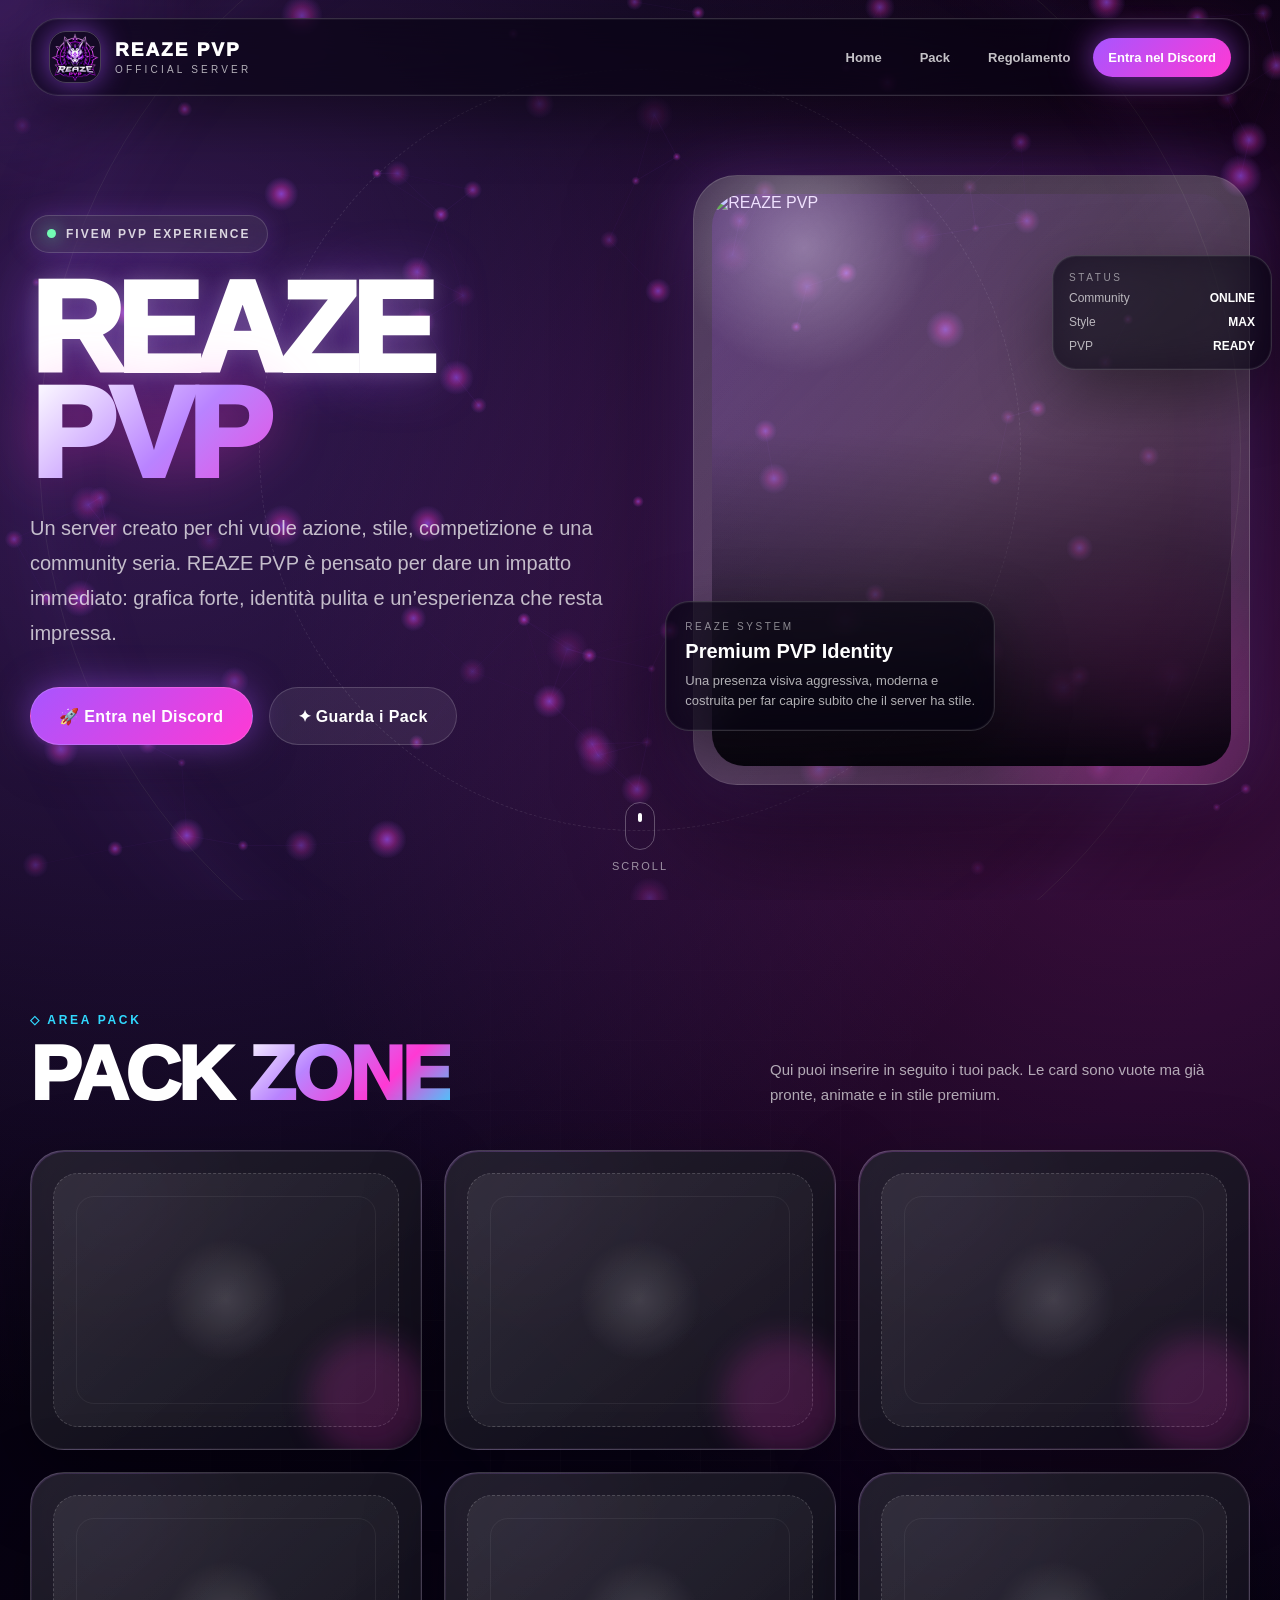
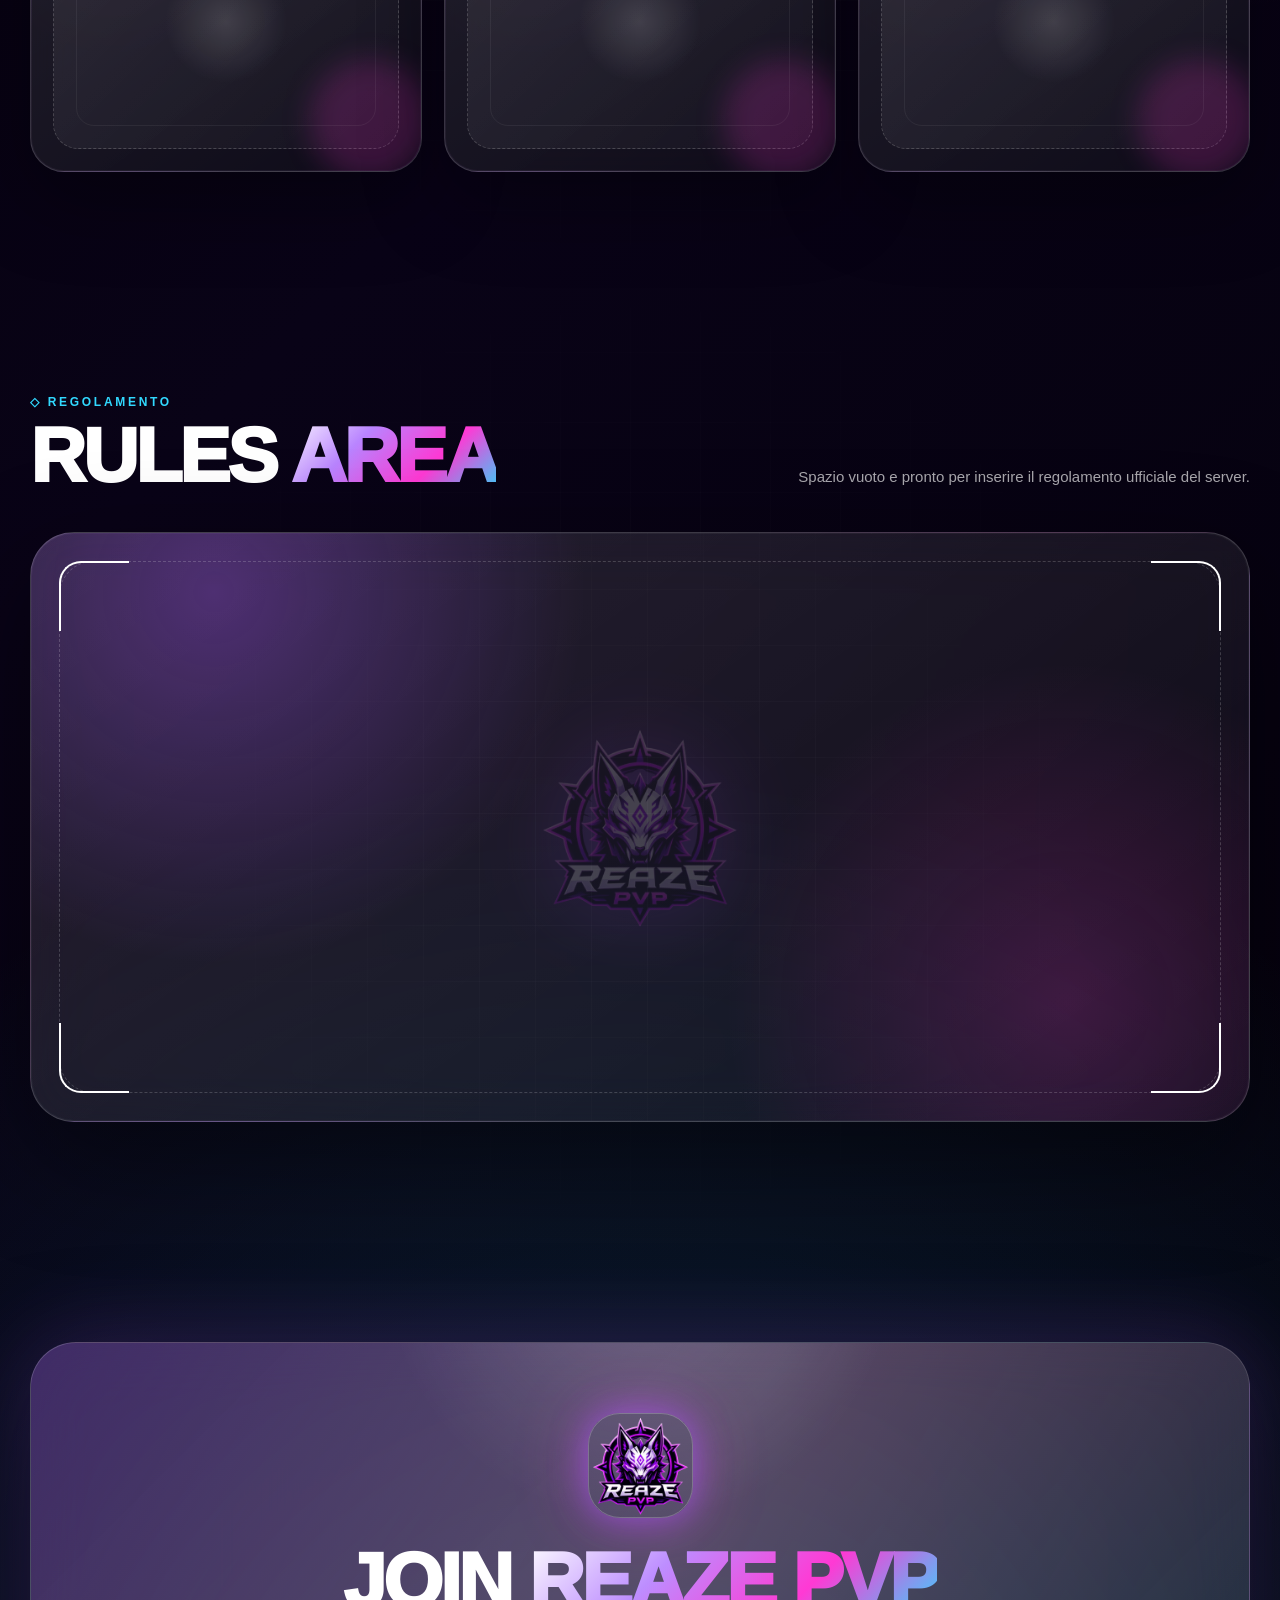
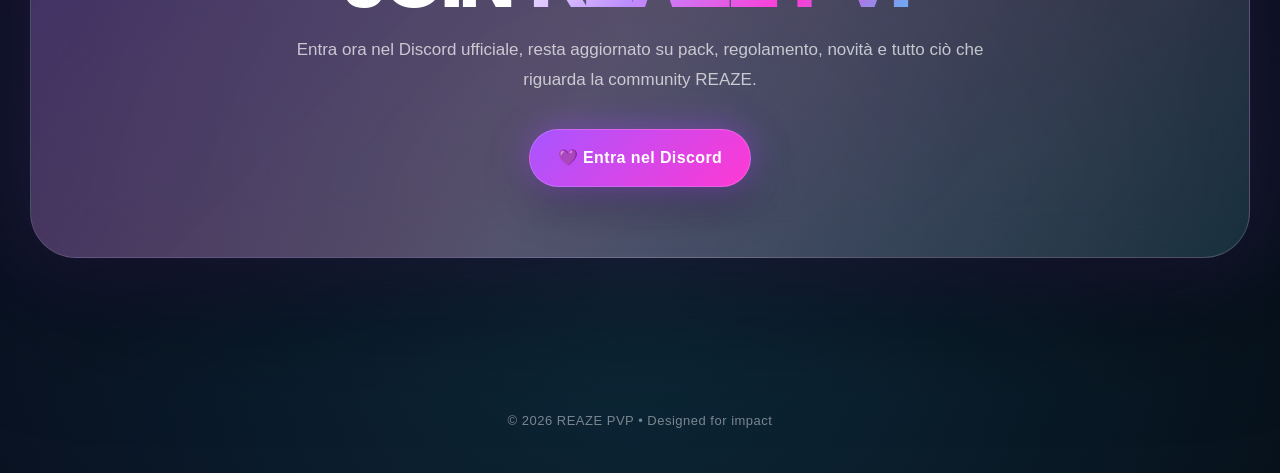
==== index.html @ be5c7ddd "Fix image filename case in index.html" ====
<!DOCTYPE html>
<html lang="it">
<head>
  <meta charset="UTF-8" />
  <meta name="viewport" content="width=device-width, initial-scale=1.0" />

  <title>REAZE PVP • Official Website</title>

  <style>
    :root {
      --bg: #030109;
      --bg2: #080313;
      --glass: rgba(255, 255, 255, 0.075);
      --glass2: rgba(255, 255, 255, 0.13);
      --border: rgba(255, 255, 255, 0.18);
      --white: #ffffff;
      --muted: rgba(255, 255, 255, 0.68);
      --purple: #a855ff;
      --purple2: #6d28ff;
      --pink: #ff39d4;
      --blue: #31d9ff;
      --green: #73ffb4;
      --danger: #ff4d6d;
      --shadow: 0 0 45px rgba(168, 85, 255, 0.45);
      --shadow2: 0 0 70px rgba(255, 57, 212, 0.32);
    }

    * {
      margin: 0;
      padding: 0;
      box-sizing: border-box;
      scroll-behavior: smooth;
    }

    html,
    body {
      min-height: 100%;
      background: var(--bg);
      color: var(--white);
      font-family: Inter, Poppins, Arial, sans-serif;
      overflow-x: hidden;
    }

    body {
      background:
        radial-gradient(circle at 10% 10%, rgba(168, 85, 255, 0.30), transparent 30%),
        radial-gradient(circle at 90% 20%, rgba(255, 57, 212, 0.22), transparent 28%),
        radial-gradient(circle at 50% 95%, rgba(49, 217, 255, 0.18), transparent 32%),
        linear-gradient(135deg, #020006 0%, #090317 45%, #030109 100%);
    }

    a {
      color: inherit;
      text-decoration: none;
    }

    button,
    input {
      font-family: inherit;
    }

    ::selection {
      background: var(--pink);
      color: white;
    }

    #particles {
      position: fixed;
      inset: 0;
      z-index: 0;
      pointer-events: none;
    }

    .noise {
      position: fixed;
      inset: 0;
      z-index: 1000;
      pointer-events: none;
      opacity: 0.07;
      background-image:
        linear-gradient(rgba(255,255,255,0.035) 1px, transparent 1px),
        linear-gradient(90deg, rgba(255,255,255,0.035) 1px, transparent 1px);
      background-size: 42px 42px;
      mask-image: linear-gradient(to bottom, black, transparent 92%);
    }

    .cursor {
      position: fixed;
      width: 420px;
      height: 420px;
      border-radius: 50%;
      background: radial-gradient(circle, rgba(168, 85, 255, 0.22), transparent 68%);
      transform: translate(-50%, -50%);
      z-index: 1;
      pointer-events: none;
      filter: blur(12px);
      opacity: 0.85;
    }

    .page {
      position: relative;
      z-index: 2;
    }

    .loader {
      position: fixed;
      inset: 0;
      z-index: 9999;
      background:
        radial-gradient(circle at center, rgba(168,85,255,0.22), transparent 35%),
        #020006;
      display: grid;
      place-items: center;
      transition: opacity 0.8s ease, visibility 0.8s ease;
    }

    .loader.hide {
      opacity: 0;
      visibility: hidden;
    }

    .loader-box {
      text-align: center;
      position: relative;
    }

    .loader-logo {
      width: 118px;
      height: 118px;
      border-radius: 34px;
      object-fit: cover;
      border: 1px solid rgba(255,255,255,0.22);
      box-shadow:
        0 0 35px rgba(168,85,255,0.65),
        0 0 80px rgba(255,57,212,0.35);
      animation: loaderPulse 1.8s infinite ease-in-out;
    }

    @keyframes loaderPulse {
      0%, 100% {
        transform: scale(1) rotate(0deg);
        filter: saturate(1.1);
      }
      50% {
        transform: scale(1.08) rotate(2deg);
        filter: saturate(1.45);
      }
    }

    .loader-title {
      margin-top: 22px;
      font-size: 28px;
      letter-spacing: 6px;
      font-weight: 900;
      text-transform: uppercase;
      background: linear-gradient(135deg, #fff, #cba5ff, #ff39d4);
      -webkit-background-clip: text;
      background-clip: text;
      color: transparent;
    }

    .loader-bar {
      width: 260px;
      height: 8px;
      border-radius: 999px;
      background: rgba(255,255,255,0.08);
      margin: 22px auto 0;
      overflow: hidden;
      border: 1px solid rgba(255,255,255,0.12);
    }

    .loader-bar span {
      display: block;
      width: 0%;
      height: 100%;
      border-radius: inherit;
      background: linear-gradient(90deg, var(--purple), var(--pink), var(--blue));
      animation: loading 1.6s ease forwards;
      box-shadow: 0 0 25px rgba(255,57,212,0.75);
    }

    @keyframes loading {
      to {
        width: 100%;
      }
    }

    .progress {
      position: fixed;
      top: 0;
      left: 0;
      height: 3px;
      width: 0%;
      z-index: 5000;
      background: linear-gradient(90deg, var(--purple), var(--pink), var(--blue));
      box-shadow: 0 0 25px rgba(255,57,212,0.9);
    }

    .nav {
      position: fixed;
      top: 18px;
      left: 50%;
      transform: translateX(-50%);
      width: min(1220px, calc(100% - 28px));
      min-height: 78px;
      padding: 12px 18px;
      border: 1px solid rgba(255,255,255,0.16);
      background: rgba(5, 2, 15, 0.62);
      backdrop-filter: blur(26px);
      -webkit-backdrop-filter: blur(26px);
      border-radius: 28px;
      display: flex;
      align-items: center;
      justify-content: space-between;
      z-index: 3000;
      box-shadow:
        0 22px 60px rgba(0,0,0,0.42),
        inset 0 0 0 1px rgba(255,255,255,0.045);
    }

    .brand {
      display: flex;
      align-items: center;
      gap: 14px;
    }

    .brand img {
      width: 52px;
      height: 52px;
      object-fit: cover;
      border-radius: 17px;
      border: 1px solid rgba(255,255,255,0.22);
      box-shadow: 0 0 28px rgba(168,85,255,0.62);
    }

    .brand-text {
      line-height: 1;
    }

    .brand-text strong {
      display: block;
      font-size: 19px;
      letter-spacing: 2px;
      font-weight: 950;
    }

    .brand-text span {
      display: block;
      margin-top: 6px;
      font-size: 10px;
      letter-spacing: 3.2px;
      color: var(--muted);
    }

    .nav-links {
      display: flex;
      align-items: center;
      gap: 8px;
    }

    .nav-links a {
      padding: 12px 15px;
      border-radius: 999px;
      color: rgba(255,255,255,0.76);
      font-size: 13px;
      font-weight: 700;
      transition: 0.25s ease;
    }

    .nav-links a:hover {
      color: white;
      background: rgba(255,255,255,0.10);
      box-shadow: inset 0 0 0 1px rgba(255,255,255,0.12);
    }

    .discord-btn {
      position: relative;
      color: white !important;
      background: linear-gradient(135deg, var(--purple), var(--pink)) !important;
      box-shadow:
        0 0 28px rgba(168,85,255,0.55),
        0 0 55px rgba(255,57,212,0.22);
      overflow: hidden;
    }

    .discord-btn::after {
      content: "";
      position: absolute;
      inset: 0;
      background: linear-gradient(120deg, transparent, rgba(255,255,255,0.55), transparent);
      transform: translateX(-110%);
      transition: 0.55s ease;
    }

    .discord-btn:hover::after {
      transform: translateX(110%);
    }

    .hero {
      min-height: 100vh;
      padding: 150px 22px 90px;
      display: grid;
      place-items: center;
      position: relative;
      overflow: hidden;
    }

    .hero::before {
      content: "";
      position: absolute;
      width: 1200px;
      height: 1200px;
      border-radius: 50%;
      border: 1px solid rgba(255,255,255,0.08);
      box-shadow:
        inset 0 0 80px rgba(168,85,255,0.08),
        0 0 120px rgba(168,85,255,0.08);
      animation: rotateRing 26s linear infinite;
    }

    .hero::after {
      content: "";
      position: absolute;
      width: 760px;
      height: 760px;
      border-radius: 50%;
      border: 1px dashed rgba(255,255,255,0.14);
      animation: rotateRing 18s linear infinite reverse;
      opacity: 0.7;
    }

    @keyframes rotateRing {
      from {
        transform: rotate(0deg);
      }
      to {
        transform: rotate(360deg);
      }
    }

    .hero-inner {
      width: min(1220px, 100%);
      display: grid;
      grid-template-columns: 1.05fr 0.95fr;
      align-items: center;
      gap: 48px;
      position: relative;
      z-index: 4;
    }

    .eyebrow {
      display: inline-flex;
      align-items: center;
      gap: 10px;
      padding: 11px 16px;
      border-radius: 999px;
      border: 1px solid rgba(255,255,255,0.16);
      background: rgba(255,255,255,0.075);
      backdrop-filter: blur(18px);
      color: rgba(255,255,255,0.82);
      font-size: 12px;
      letter-spacing: 2px;
      font-weight: 800;
      text-transform: uppercase;
      box-shadow: 0 0 25px rgba(168,85,255,0.22);
      margin-bottom: 24px;
      animation: fadeUp 0.7s ease both;
    }

    .pulse-dot {
      width: 9px;
      height: 9px;
      border-radius: 50%;
      background: var(--green);
      box-shadow: 0 0 18px var(--green);
      animation: livePulse 1.5s infinite;
    }

    @keyframes livePulse {
      0%, 100% {
        transform: scale(1);
        opacity: 1;
      }
      50% {
        transform: scale(1.6);
        opacity: 0.45;
      }
    }

    .hero-title {
      font-size: clamp(68px, 10vw, 148px);
      line-height: 0.82;
      letter-spacing: -7px;
      text-transform: uppercase;
      font-weight: 1000;
      animation: fadeUp 0.8s ease 0.1s both;
      position: relative;
    }

    .hero-title .top {
      display: block;
      color: white;
      text-shadow:
        0 0 20px rgba(255,255,255,0.18),
        0 0 55px rgba(168,85,255,0.45);
    }

    .hero-title .bottom {
      display: block;
      background: linear-gradient(135deg, #ffffff 0%, #b983ff 28%, #ff39d4 58%, #31d9ff 100%);
      -webkit-background-clip: text;
      background-clip: text;
      color: transparent;
      filter: drop-shadow(0 0 28px rgba(255,57,212,0.35));
      animation: gradientMove 4s ease-in-out infinite alternate;
    }

    @keyframes gradientMove {
      from {
        filter: drop-shadow(0 0 20px rgba(168,85,255,0.35));
      }
      to {
        filter: drop-shadow(0 0 45px rgba(49,217,255,0.28));
      }
    }

    .hero-desc {
      max-width: 690px;
      margin-top: 25px;
      font-size: clamp(16px, 2vw, 20px);
      color: rgba(255,255,255,0.72);
      line-height: 1.75;
      animation: fadeUp 0.8s ease 0.2s both;
    }

    .hero-actions {
      margin-top: 36px;
      display: flex;
      align-items: center;
      gap: 16px;
      flex-wrap: wrap;
      animation: fadeUp 0.8s ease 0.3s both;
    }

    .btn {
      position: relative;
      min-height: 58px;
      display: inline-flex;
      align-items: center;
      justify-content: center;
      gap: 11px;
      padding: 0 28px;
      border-radius: 999px;
      border: 1px solid rgba(255,255,255,0.16);
      font-weight: 900;
      letter-spacing: 0.4px;
      overflow: hidden;
      transition: 0.28s ease;
      isolation: isolate;
    }

    .btn::before {
      content: "";
      position: absolute;
      inset: -1px;
      background: linear-gradient(120deg, transparent, rgba(255,255,255,0.5), transparent);
      transform: translateX(-120%);
      transition: 0.65s ease;
      z-index: -1;
    }

    .btn:hover::before {
      transform: translateX(120%);
    }

    .btn-primary {
      background: linear-gradient(135deg, var(--purple), var(--pink));
      box-shadow:
        0 0 35px rgba(168,85,255,0.52),
        0 16px 45px rgba(0,0,0,0.34);
    }

    .btn-primary:hover {
      transform: translateY(-4px) scale(1.025);
      box-shadow:
        0 0 55px rgba(255,57,212,0.55),
        0 24px 60px rgba(0,0,0,0.44);
    }

    .btn-glass {
      background: rgba(255,255,255,0.075);
      backdrop-filter: blur(18px);
    }

    .btn-glass:hover {
      background: rgba(255,255,255,0.13);
      transform: translateY(-4px);
    }

    .hero-visual {
      position: relative;
      min-height: 610px;
      animation: fadeUp 0.9s ease 0.2s both;
      perspective: 1200px;
    }

    .visual-card {
      position: absolute;
      inset: 0;
      padding: 18px;
      border-radius: 44px;
      border: 1px solid rgba(255,255,255,0.18);
      background:
        linear-gradient(145deg, rgba(255,255,255,0.14), rgba(255,255,255,0.035)),
        rgba(255,255,255,0.045);
      backdrop-filter: blur(26px);
      box-shadow:
        0 45px 120px rgba(0,0,0,0.50),
        0 0 70px rgba(168,85,255,0.30);
      overflow: hidden;
      transform-style: preserve-3d;
      animation: megaFloat 5.5s ease-in-out infinite;
    }

    @keyframes megaFloat {
      0%, 100% {
        transform: translateY(0) rotateX(0deg) rotateY(0deg);
      }
      50% {
        transform: translateY(-17px) rotateX(2.2deg) rotateY(-2.4deg);
      }
    }

    .visual-card::before {
      content: "";
      position: absolute;
      inset: -2px;
      background:
        radial-gradient(circle at 20% 12%, rgba(255,255,255,0.35), transparent 18%),
        radial-gradient(circle at 80% 88%, rgba(255,57,212,0.24), transparent 24%),
        linear-gradient(130deg, transparent, rgba(255,255,255,0.10), transparent);
      z-index: 3;
      pointer-events: none;
    }

    .visual-card img {
      width: 100%;
      height: 100%;
      object-fit: cover;
      border-radius: 32px;
      display: block;
      filter: saturate(1.22) contrast(1.08);
    }

    .visual-overlay {
      position: absolute;
      inset: 18px;
      border-radius: 32px;
      z-index: 4;
      background:
        linear-gradient(to top, rgba(3,1,9,0.92), transparent 58%),
        linear-gradient(135deg, rgba(168,85,255,0.20), transparent 54%);
      pointer-events: none;
    }

    .hud {
      position: absolute;
      z-index: 6;
      border: 1px solid rgba(255,255,255,0.16);
      background: rgba(5,2,15,0.68);
      backdrop-filter: blur(20px);
      border-radius: 24px;
      box-shadow:
        0 25px 70px rgba(0,0,0,0.42),
        inset 0 0 0 1px rgba(255,255,255,0.045);
    }

    .hud-left {
      left: -28px;
      bottom: 54px;
      width: min(330px, 78%);
      padding: 19px;
      animation: hudFloat 4s ease-in-out infinite;
    }

    .hud-right {
      right: -22px;
      top: 80px;
      width: 220px;
      padding: 16px;
      animation: hudFloat 4.7s ease-in-out infinite reverse;
    }

    @keyframes hudFloat {
      0%, 100% {
        transform: translateY(0);
      }
      50% {
        transform: translateY(-12px);
      }
    }

    .hud small {
      display: block;
      color: rgba(255,255,255,0.52);
      letter-spacing: 2.6px;
      font-size: 10px;
      text-transform: uppercase;
      margin-bottom: 8px;
    }

    .hud strong {
      display: block;
      font-size: 20px;
      margin-bottom: 8px;
    }

    .hud p {
      color: rgba(255,255,255,0.68);
      font-size: 13px;
      line-height: 1.55;
    }

    .status-row {
      display: grid;
      gap: 10px;
    }

    .status {
      display: flex;
      align-items: center;
      justify-content: space-between;
      gap: 10px;
      font-size: 12px;
      color: rgba(255,255,255,0.68);
    }

    .status span:last-child {
      color: white;
      font-weight: 900;
    }

    .scroll-indicator {
      position: absolute;
      bottom: 28px;
      left: 50%;
      transform: translateX(-50%);
      z-index: 6;
      display: grid;
      place-items: center;
      gap: 10px;
      color: rgba(255,255,255,0.55);
      font-size: 11px;
      letter-spacing: 2px;
      text-transform: uppercase;
    }

    .mouse {
      width: 30px;
      height: 48px;
      border-radius: 999px;
      border: 1px solid rgba(255,255,255,0.28);
      position: relative;
    }

    .mouse::after {
      content: "";
      position: absolute;
      top: 10px;
      left: 50%;
      width: 4px;
      height: 9px;
      border-radius: 999px;
      background: white;
      transform: translateX(-50%);
      animation: mouseDot 1.45s infinite;
    }

    @keyframes mouseDot {
      0% {
        opacity: 0;
        transform: translate(-50%, 0);
      }
      35% {
        opacity: 1;
      }
      100% {
        opacity: 0;
        transform: translate(-50%, 15px);
      }
    }

    @keyframes fadeUp {
      from {
        opacity: 0;
        transform: translateY(38px);
      }
      to {
        opacity: 1;
        transform: translateY(0);
      }
    }

    section {
      position: relative;
      padding: 110px 22px;
    }

    .container {
      width: min(1220px, 100%);
      margin: 0 auto;
      position: relative;
      z-index: 3;
    }

    .section-head {
      display: flex;
      align-items: end;
      justify-content: space-between;
      gap: 28px;
      margin-bottom: 42px;
    }

    .kicker {
      display: inline-flex;
      align-items: center;
      gap: 10px;
      margin-bottom: 12px;
      color: var(--blue);
      font-size: 12px;
      font-weight: 900;
      letter-spacing: 2.7px;
      text-transform: uppercase;
    }

    .section-title {
      font-size: clamp(42px, 6vw, 82px);
      line-height: 0.9;
      text-transform: uppercase;
      letter-spacing: -3px;
      font-weight: 1000;
    }

    .section-title span {
      background: linear-gradient(135deg, #fff, #b984ff, #ff39d4, #31d9ff);
      -webkit-background-clip: text;
      background-clip: text;
      color: transparent;
    }

    .section-text {
      max-width: 480px;
      color: rgba(255,255,255,0.65);
      line-height: 1.72;
      font-size: 15px;
    }

    .pack-section::before,
    .rules-section::before {
      content: "";
      position: absolute;
      inset: 0;
      background:
        linear-gradient(rgba(255,255,255,0.025) 1px, transparent 1px),
        linear-gradient(90deg, rgba(255,255,255,0.025) 1px, transparent 1px);
      background-size: 70px 70px;
      mask-image: radial-gradient(circle at center, black 0%, transparent 75%);
      pointer-events: none;
    }

    .pack-grid {
      display: grid;
      grid-template-columns: repeat(3, 1fr);
      gap: 22px;
    }

    .pack-card {
      height: 300px;
      position: relative;
      border-radius: 34px;
      padding: 22px;
      border: 1px solid rgba(255,255,255,0.16);
      background:
        radial-gradient(circle at 22% 18%, rgba(168,85,255,0.26), transparent 34%),
        linear-gradient(145deg, rgba(255,255,255,0.12), rgba(255,255,255,0.035));
      backdrop-filter: blur(26px);
      overflow: hidden;
      box-shadow:
        0 28px 80px rgba(0,0,0,0.34),
        inset 0 0 0 1px rgba(255,255,255,0.04);
      transition: 0.35s ease;
    }

    .pack-card::before {
      content: "";
      position: absolute;
      inset: -2px;
      background: conic-gradient(
        from 180deg,
        transparent,
        rgba(168,85,255,0.75),
        rgba(255,57,212,0.72),
        rgba(49,217,255,0.55),
        transparent
      );
      opacity: 0;
      transition: 0.35s ease;
      animation: spin 5s linear infinite;
    }

    .pack-card::after {
      content: "";
      position: absolute;
      inset: 1px;
      border-radius: 33px;
      background:
        radial-gradient(circle at var(--mx, 50%) var(--my, 50%), rgba(255,255,255,0.14), transparent 25%),
        linear-gradient(145deg, rgba(255,255,255,0.10), rgba(255,255,255,0.035)),
        rgba(5,2,15,0.88);
      z-index: 1;
    }

    .pack-card:hover {
      transform: translateY(-12px) scale(1.018);
      box-shadow:
        0 38px 105px rgba(0,0,0,0.48),
        0 0 60px rgba(168,85,255,0.26);
    }

    .pack-card:hover::before {
      opacity: 1;
    }

    @keyframes spin {
      to {
        transform: rotate(360deg);
      }
    }

    .pack-empty {
      position: relative;
      z-index: 2;
      height: 100%;
      border-radius: 25px;
      border: 1px dashed rgba(255,255,255,0.18);
      background:
        linear-gradient(135deg, rgba(255,255,255,0.05), transparent),
        rgba(255,255,255,0.025);
    }

    .pack-empty::before {
      content: "";
      position: absolute;
      width: 120px;
      height: 120px;
      border-radius: 50%;
      right: -32px;
      bottom: -32px;
      background: rgba(255,57,212,0.18);
      filter: blur(14px);
    }

    .pack-empty::after {
      content: "";
      position: absolute;
      inset: 22px;
      border-radius: 18px;
      border: 1px solid rgba(255,255,255,0.06);
    }

    .rules-shell {
      position: relative;
      min-height: 590px;
      border-radius: 44px;
      border: 1px solid rgba(255,255,255,0.17);
      background:
        radial-gradient(circle at 15% 10%, rgba(168,85,255,0.32), transparent 32%),
        radial-gradient(circle at 85% 80%, rgba(255,57,212,0.18), transparent 30%),
        linear-gradient(145deg, rgba(255,255,255,0.12), rgba(255,255,255,0.035));
      backdrop-filter: blur(28px);
      box-shadow:
        0 38px 110px rgba(0,0,0,0.43),
        inset 0 0 0 1px rgba(255,255,255,0.04);
      overflow: hidden;
    }

    .rules-shell::before {
      content: "";
      position: absolute;
      inset: 28px;
      border-radius: 34px;
      border: 1px dashed rgba(255,255,255,0.18);
      z-index: 2;
    }

    .rules-shell::after {
      content: "";
      position: absolute;
      inset: 0;
      background:
        linear-gradient(rgba(255,255,255,0.035) 1px, transparent 1px),
        linear-gradient(90deg, rgba(255,255,255,0.035) 1px, transparent 1px);
      background-size: 56px 56px;
      mask-image: radial-gradient(circle at center, black, transparent 75%);
      opacity: 0.8;
    }

    .rules-logo {
      position: absolute;
      width: 210px;
      height: 210px;
      object-fit: cover;
      border-radius: 48px;
      left: 50%;
      top: 50%;
      transform: translate(-50%, -50%);
      opacity: 0.18;
      filter: drop-shadow(0 0 45px rgba(168,85,255,0.85));
      animation: rulesPulse 4s ease-in-out infinite;
      z-index: 1;
    }

    @keyframes rulesPulse {
      0%, 100% {
        transform: translate(-50%, -50%) scale(1) rotate(0deg);
      }
      50% {
        transform: translate(-50%, -50%) scale(1.08) rotate(2deg);
      }
    }

    .rules-corners span {
      position: absolute;
      width: 70px;
      height: 70px;
      border-color: rgba(255,255,255,0.28);
      z-index: 4;
    }

    .rules-corners span:nth-child(1) {
      top: 28px;
      left: 28px;
      border-top: 2px solid;
      border-left: 2px solid;
      border-radius: 22px 0 0 0;
    }

    .rules-corners span:nth-child(2) {
      top: 28px;
      right: 28px;
      border-top: 2px solid;
      border-right: 2px solid;
      border-radius: 0 22px 0 0;
    }

    .rules-corners span:nth-child(3) {
      bottom: 28px;
      left: 28px;
      border-bottom: 2px solid;
      border-left: 2px solid;
      border-radius: 0 0 0 22px;
    }

    .rules-corners span:nth-child(4) {
      bottom: 28px;
      right: 28px;
      border-bottom: 2px solid;
      border-right: 2px solid;
      border-radius: 0 0 22px 0;
    }

    .cta {
      padding-bottom: 120px;
    }

    .cta-box {
      position: relative;
      text-align: center;
      padding: 70px 35px;
      border-radius: 46px;
      border: 1px solid rgba(255,255,255,0.18);
      background:
        radial-gradient(circle at 50% -15%, rgba(255,255,255,0.18), transparent 30%),
        linear-gradient(135deg, rgba(168,85,255,0.28), rgba(255,57,212,0.13), rgba(49,217,255,0.08)),
        rgba(255,255,255,0.06);
      backdrop-filter: blur(30px);
      box-shadow:
        0 45px 120px rgba(0,0,0,0.50),
        0 0 90px rgba(168,85,255,0.25);
      overflow: hidden;
    }

    .cta-box::before {
      content: "";
      position: absolute;
      inset: -2px;
      background: linear-gradient(120deg, transparent, rgba(255,255,255,0.16), transparent);
      animation: shineBox 4s infinite;
    }

    @keyframes shineBox {
      0% {
        transform: translateX(-120%);
      }
      40%, 100% {
        transform: translateX(120%);
      }
    }

    .cta-content {
      position: relative;
      z-index: 2;
    }

    .cta-logo {
      width: 105px;
      height: 105px;
      object-fit: cover;
      border-radius: 32px;
      border: 1px solid rgba(255,255,255,0.22);
      box-shadow:
        0 0 35px rgba(168,85,255,0.68),
        0 0 75px rgba(255,57,212,0.32);
      margin-bottom: 24px;
      animation: loaderPulse 2.4s infinite ease-in-out;
    }

    .cta-title {
      font-size: clamp(42px, 6vw, 88px);
      line-height: 0.9;
      letter-spacing: -3px;
      text-transform: uppercase;
      font-weight: 1000;
      margin-bottom: 20px;
    }

    .cta-title span {
      background: linear-gradient(135deg, #fff, #bd8dff, #ff39d4, #31d9ff);
      -webkit-background-clip: text;
      background-clip: text;
      color: transparent;
    }

    .cta-text {
      max-width: 720px;
      margin: 0 auto 34px;
      color: rgba(255,255,255,0.70);
      line-height: 1.75;
      font-size: 17px;
    }

    footer {
      padding: 35px 22px 45px;
      text-align: center;
      color: rgba(255,255,255,0.46);
      font-size: 13px;
      letter-spacing: 0.5px;
    }

    .reveal {
      opacity: 0;
      transform: translateY(42px);
      transition: 0.85s ease;
    }

    .reveal.show {
      opacity: 1;
      transform: translateY(0);
    }

    @media (max-width: 980px) {
      .nav-links a:not(.discord-btn) {
        display: none;
      }

      .hero-inner {
        grid-template-columns: 1fr;
      }

      .hero-visual {
        min-height: 480px;
      }

      .hud-right {
        display: none;
      }

      .pack-grid {
        grid-template-columns: 1fr;
      }

      .section-head {
        flex-direction: column;
        align-items: start;
      }
    }

    @media (max-width: 560px) {
      .nav {
        width: calc(100% - 22px);
        border-radius: 22px;
      }

      .brand img {
        width: 46px;
        height: 46px;
      }

      .brand-text strong {
        font-size: 15px;
      }

      .brand-text span {
        font-size: 8px;
      }

      .discord-btn {
        padding: 11px 13px !important;
        font-size: 12px !important;
      }

      .hero {
        padding-top: 132px;
      }

      .hero-title {
        font-size: 68px;
        letter-spacing: -4px;
      }

      .hero-actions {
        width: 100%;
      }

      .btn {
        width: 100%;
      }

      .hero-visual {
        min-height: 390px;
      }

      .visual-card {
        border-radius: 30px;
      }

      .visual-card img,
      .visual-overlay {
        border-radius: 22px;
      }

      .hud-left {
        left: 14px;
        bottom: 32px;
      }

      section {
        padding: 82px 18px;
      }

      .pack-card {
        height: 250px;
      }

      .rules-shell {
        min-height: 430px;
      }

      .cta-box {
        padding: 50px 20px;
        border-radius: 34px;
      }
    }
  </style>
</head>

<body>
  <div class="loader" id="loader">
    <div class="loader-box">
      <img src="REAZE.png" class="loader-logo" alt="REAZE Logo">
      <div class="loader-title">REAZE PVP</div>
      <div class="loader-bar">
        <span></span>
      </div>
    </div>
  </div>

  <div class="progress" id="progress"></div>
  <canvas id="particles"></canvas>
  <div class="cursor" id="cursor"></div>
  <div class="noise"></div>

  <main class="page">
    <nav class="nav">
      <a href="#home" class="brand">
        <img src="REAZE.png" alt="REAZE PVP Logo">
        <div class="brand-text">
          <strong>REAZE PVP</strong>
          <span>OFFICIAL SERVER</span>
        </div>
      </a>

      <div class="nav-links">
        <a href="#home">Home</a>
        <a href="#pack">Pack</a>
        <a href="#regolamento">Regolamento</a>
        <a href="https://discord.gg/Bb2KFnT65" target="_blank" class="discord-btn">Entra nel Discord</a>
      </div>
    </nav>

    <header class="hero" id="home">
      <div class="hero-inner">
        <div class="hero-copy">
          <div class="eyebrow">
            <span class="pulse-dot"></span>
            FiveM PVP Experience
          </div>

          <h1 class="hero-title">
            <span class="top">REAZE</span>
            <span class="bottom">PVP</span>
          </h1>

          <p class="hero-desc">
            Un server creato per chi vuole azione, stile, competizione e una community seria.
            REAZE PVP è pensato per dare un impatto immediato: grafica forte, identità pulita
            e un’esperienza che resta impressa.
          </p>

          <div class="hero-actions">
            <a href="https://discord.gg/Bb2KFnT65" target="_blank" class="btn btn-primary">
              🚀 Entra nel Discord
            </a>

            <a href="#pack" class="btn btn-glass">
              ✦ Guarda i Pack
            </a>
          </div>
        </div>

        <div class="hero-visual">
          <div class="visual-card" id="visualCard">
            <img src="REAZE.gif" alt="REAZE PVP ">
            <div class="visual-overlay"></div>
          </div>

          <div class="hud hud-left">
            <small>REAZE SYSTEM</small>
            <strong>Premium PVP Identity</strong>
            <p>
              Una presenza visiva aggressiva, moderna e costruita per far capire subito
              che il server ha stile.
            </p>
          </div>

          <div class="hud hud-right">
            <small>STATUS</small>
            <div class="status-row">
              <div class="status">
                <span>Community</span>
                <span>ONLINE</span>
              </div>
              <div class="status">
                <span>Style</span>
                <span>MAX</span>
              </div>
              <div class="status">
                <span>PVP</span>
                <span>READY</span>
              </div>
            </div>
          </div>
        </div>
      </div>

      <a href="#pack" class="scroll-indicator">
        <div class="mouse"></div>
        Scroll
      </a>
    </header>

    <section class="pack-section" id="pack">
      <div class="container">
        <div class="section-head reveal">
          <div>
            <div class="kicker">◇ Area Pack</div>
            <h2 class="section-title">Pack <span>Zone</span></h2>
          </div>

          <p class="section-text">
            Qui puoi inserire in seguito i tuoi pack. Le card sono vuote ma già pronte,
            animate e in stile premium.
          </p>
        </div>

        <div class="pack-grid reveal">
          <div class="pack-card">
            <div class="pack-empty"></div>
          </div>

          <div class="pack-card">
            <div class="pack-empty"></div>
          </div>

          <div class="pack-card">
            <div class="pack-empty"></div>
          </div>

          <div class="pack-card">
            <div class="pack-empty"></div>
          </div>

          <div class="pack-card">
            <div class="pack-empty"></div>
          </div>

          <div class="pack-card">
            <div class="pack-empty"></div>
          </div>
        </div>
      </div>
    </section>

    <section class="rules-section" id="regolamento">
      <div class="container">
        <div class="section-head reveal">
          <div>
            <div class="kicker">◇ Regolamento</div>
            <h2 class="section-title">Rules <span>Area</span></h2>
          </div>

          <p class="section-text">
            Spazio vuoto e pronto per inserire il regolamento ufficiale del server.
          </p>
        </div>

        <div class="rules-shell reveal">
          <img src="REAZE.png" class="rules-logo" alt="REAZE Logo">

          <div class="rules-corners">
            <span></span>
            <span></span>
            <span></span>
            <span></span>
          </div>

          <!-- REGOLAMENTO VUOTO -->
        </div>
      </div>
    </section>

    <section class="cta">
      <div class="container">
        <div class="cta-box reveal">
          <div class="cta-content">
            <img src="REAZE.png" class="cta-logo" alt="REAZE Logo">

            <h2 class="cta-title">
              Join <span>REAZE PVP</span>
            </h2>

            <p class="cta-text">
              Entra ora nel Discord ufficiale, resta aggiornato su pack, regolamento,
              novità e tutto ciò che riguarda la community REAZE.
            </p>

            <a href="https://discord.gg/Bb2KFnT65" target="_blank" class="btn btn-primary">
              💜 Entra nel Discord
            </a>
          </div>
        </div>
      </div>
    </section>

    <footer>
      © 2026 REAZE PVP • Designed for impact
    </footer>
  </main>

  <script>
    const loader = document.getElementById("loader");

    window.addEventListener("load", () => {
      setTimeout(() => {
        loader.classList.add("hide");
      }, 1350);
    });

    const cursor = document.getElementById("cursor");

    window.addEventListener("mousemove", (e) => {
      cursor.style.left = e.clientX + "px";
      cursor.style.top = e.clientY + "px";
    });

    const progress = document.getElementById("progress");

    window.addEventListener("scroll", () => {
      const scrollTop = window.scrollY;
      const docHeight = document.documentElement.scrollHeight - window.innerHeight;
      const width = docHeight > 0 ? (scrollTop / docHeight) * 100 : 0;
      progress.style.width = width + "%";
    });

    const reveals = document.querySelectorAll(".reveal");

    const observer = new IntersectionObserver(
      (entries) => {
        entries.forEach((entry) => {
          if (entry.isIntersecting) {
            entry.target.classList.add("show");
          }
        });
      },
      {
        threshold: 0.14
      }
    );

    reveals.forEach((el) => observer.observe(el));

    const visualCard = document.getElementById("visualCard");

    if (visualCard) {
      visualCard.addEventListener("mousemove", (e) => {
        const rect = visualCard.getBoundingClientRect();
        const x = e.clientX - rect.left;
        const y = e.clientY - rect.top;

        const centerX = rect.width / 2;
        const centerY = rect.height / 2;

        const rotateX = ((y - centerY) / centerY) * -6;
        const rotateY = ((x - centerX) / centerX) * 6;

        visualCard.style.transform = `translateY(-14px) rotateX(${rotateX}deg) rotateY(${rotateY}deg)`;
      });

      visualCard.addEventListener("mouseleave", () => {
        visualCard.style.transform = "";
      });
    }

    const packCards = document.querySelectorAll(".pack-card");

    packCards.forEach((card) => {
      card.addEventListener("mousemove", (e) => {
        const rect = card.getBoundingClientRect();
        const x = e.clientX - rect.left;
        const y = e.clientY - rect.top;

        card.style.setProperty("--mx", x + "px");
        card.style.setProperty("--my", y + "px");
      });
    });

    const canvas = document.getElementById("particles");
    const ctx = canvas.getContext("2d");

    let particles = [];

    function resizeCanvas() {
      canvas.width = window.innerWidth;
      canvas.height = window.innerHeight;
    }

    resizeCanvas();

    window.addEventListener("resize", () => {
      resizeCanvas();
      createParticles();
    });

    function createParticles() {
      particles = [];

      const amount = Math.min(120, Math.floor(window.innerWidth / 12));

      for (let i = 0; i < amount; i++) {
        particles.push({
          x: Math.random() * canvas.width,
          y: Math.random() * canvas.height,
          size: Math.random() * 2.2 + 0.5,
          speedX: (Math.random() - 0.5) * 0.35,
          speedY: (Math.random() - 0.5) * 0.35,
          opacity: Math.random() * 0.55 + 0.16
        });
      }
    }

    createParticles();

    function drawParticles() {
      ctx.clearRect(0, 0, canvas.width, canvas.height);

      particles.forEach((p, index) => {
        p.x += p.speedX;
        p.y += p.speedY;

        if (p.x < 0 || p.x > canvas.width) p.speedX *= -1;
        if (p.y < 0 || p.y > canvas.height) p.speedY *= -1;

        const gradient = ctx.createRadialGradient(p.x, p.y, 0, p.x, p.y, p.size * 8);
        gradient.addColorStop(0, `rgba(168, 85, 255, ${p.opacity})`);
        gradient.addColorStop(0.45, `rgba(255, 57, 212, ${p.opacity * 0.45})`);
        gradient.addColorStop(1, "rgba(168, 85, 255, 0)");

        ctx.fillStyle = gradient;
        ctx.beginPath();
        ctx.arc(p.x, p.y, p.size * 8, 0, Math.PI * 2);
        ctx.fill();

        for (let j = index + 1; j < particles.length; j++) {
          const p2 = particles[j];
          const dx = p.x - p2.x;
          const dy = p.y - p2.y;
          const dist = Math.sqrt(dx * dx + dy * dy);

          if (dist < 115) {
            ctx.strokeStyle = `rgba(168, 85, 255, ${0.10 * (1 - dist / 115)})`;
            ctx.lineWidth = 1;
            ctx.beginPath();
            ctx.moveTo(p.x, p.y);
            ctx.lineTo(p2.x, p2.y);
            ctx.stroke();
          }
        }
      });

      requestAnimationFrame(drawParticles);
    }

    drawParticles();
  </script>
</body>
</html>
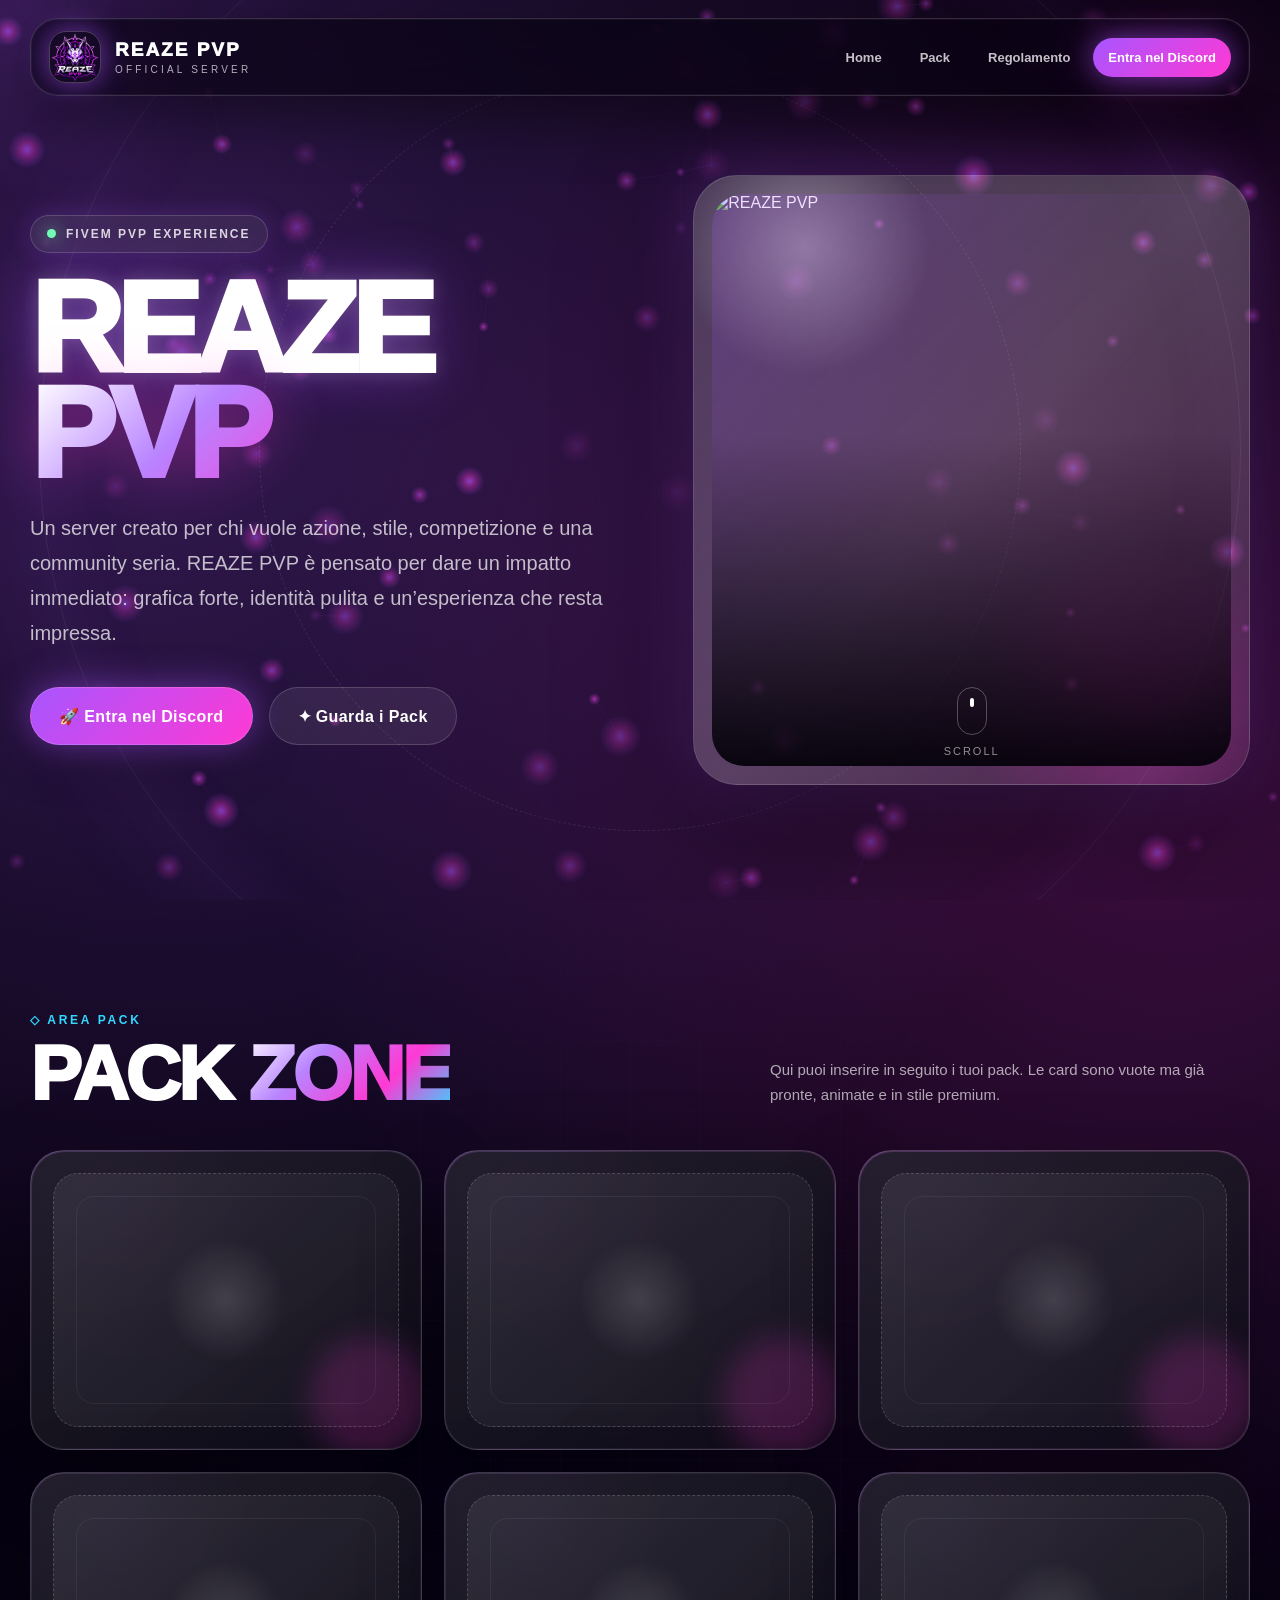
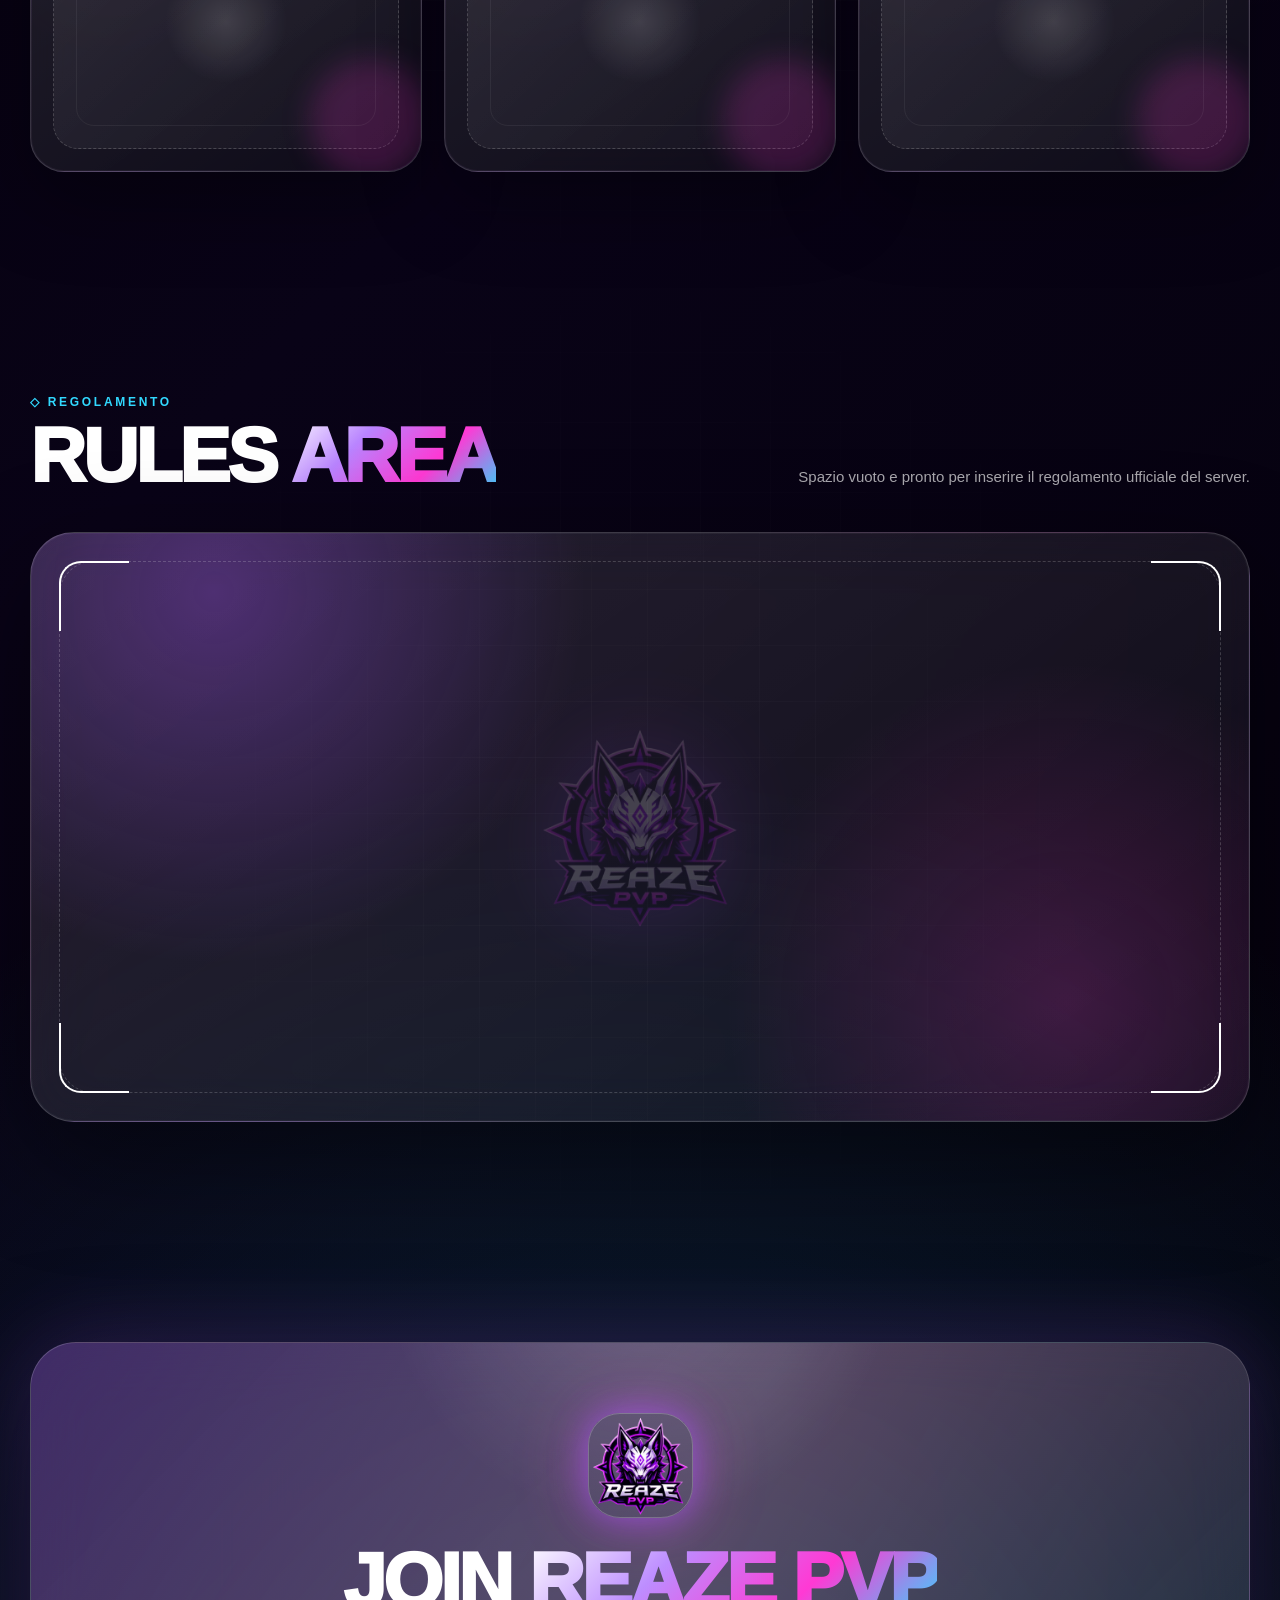
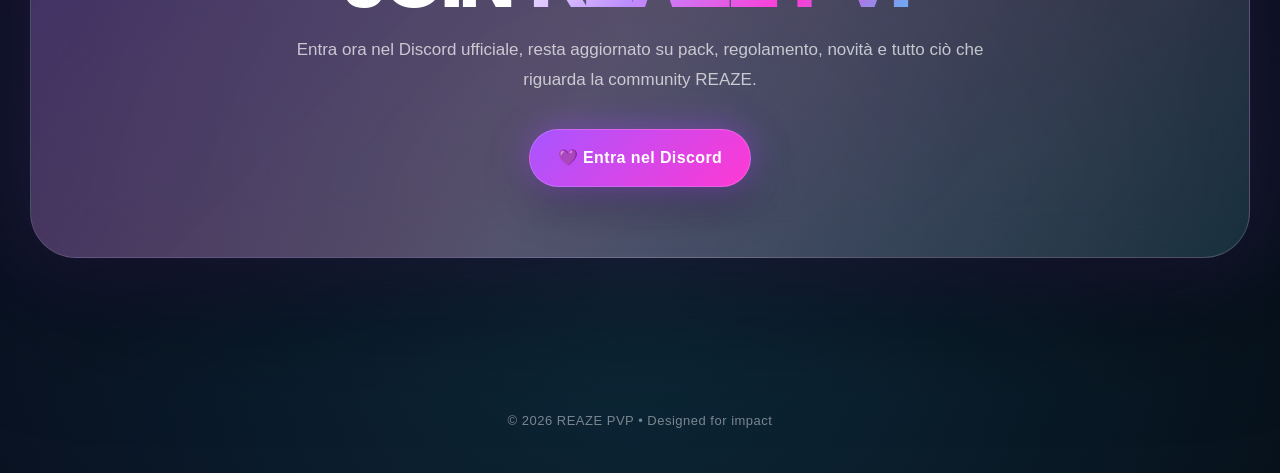
==== commit 3d62f78c: "Remove HUD sections from index.html Removed HUD elements including system status and descriptions." ====
--- a/index.html
+++ b/index.html
@@ -1244,34 +1244,8 @@
             <div class="visual-overlay"></div>
           </div>
 
-          <div class="hud hud-left">
-            <small>REAZE SYSTEM</small>
-            <strong>Premium PVP Identity</strong>
-            <p>
-              Una presenza visiva aggressiva, moderna e costruita per far capire subito
-              che il server ha stile.
-            </p>
-          </div>
-
-          <div class="hud hud-right">
-            <small>STATUS</small>
-            <div class="status-row">
-              <div class="status">
-                <span>Community</span>
-                <span>ONLINE</span>
-              </div>
-              <div class="status">
-                <span>Style</span>
-                <span>MAX</span>
-              </div>
-              <div class="status">
-                <span>PVP</span>
-                <span>READY</span>
-              </div>
-            </div>
-          </div>
-        </div>
-      </div>
+
+
 
       <a href="#pack" class="scroll-indicator">
         <div class="mouse"></div>
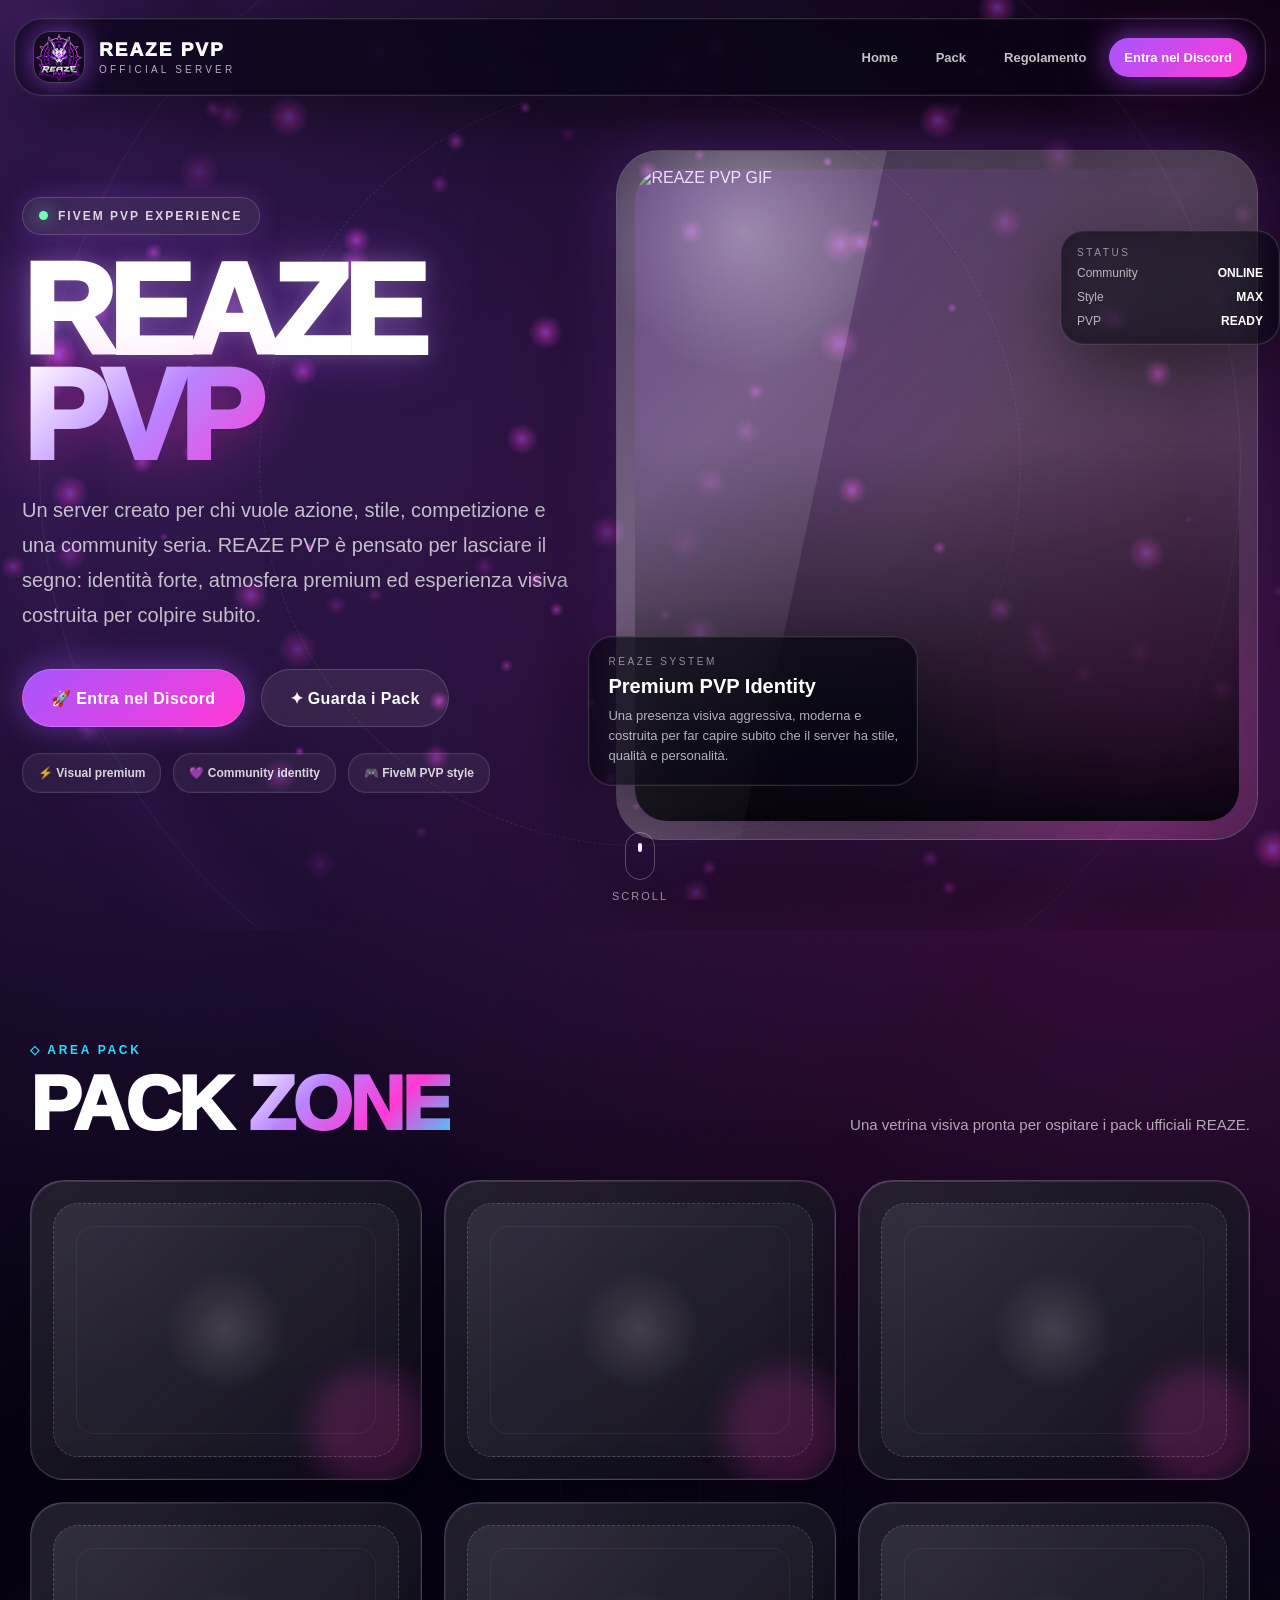
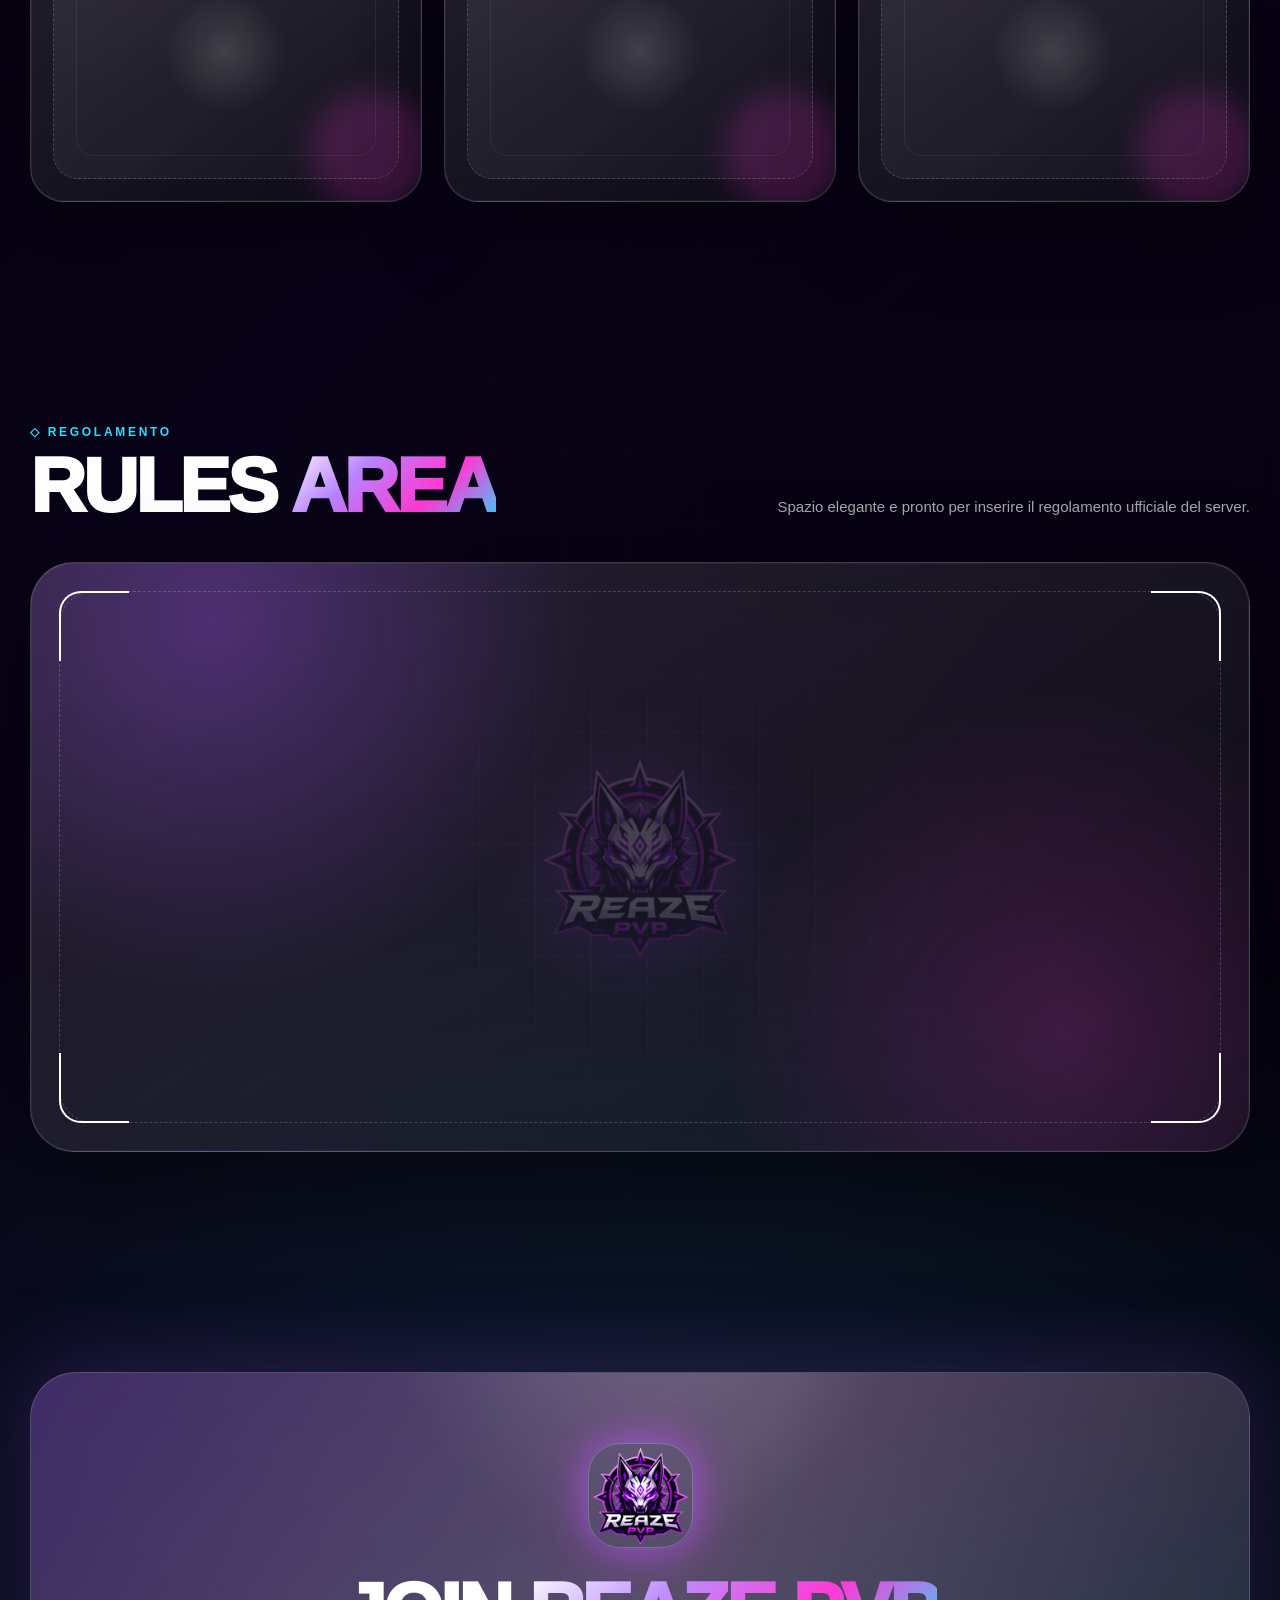
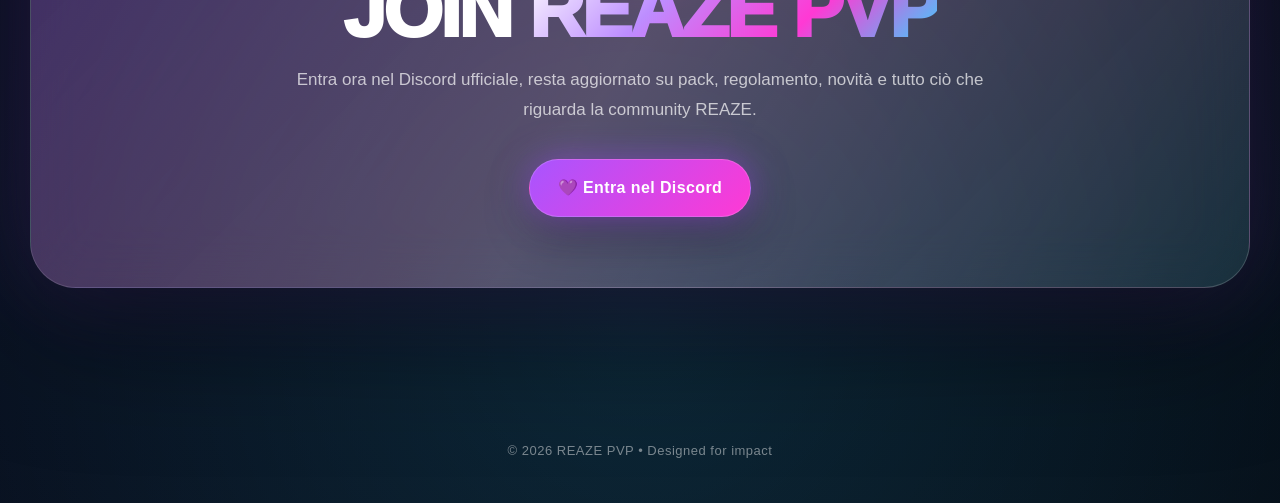
==== commit 9af48c45: "Update index.html" ====
--- a/index.html
+++ b/index.html
@@ -3,7 +3,6 @@
 <head>
   <meta charset="UTF-8" />
   <meta name="viewport" content="width=device-width, initial-scale=1.0" />
-
   <title>REAZE PVP • Official Website</title>
 
   <style>
@@ -20,7 +19,6 @@
       --pink: #ff39d4;
       --blue: #31d9ff;
       --green: #73ffb4;
-      --danger: #ff4d6d;
       --shadow: 0 0 45px rgba(168, 85, 255, 0.45);
       --shadow2: 0 0 70px rgba(255, 57, 212, 0.32);
     }
@@ -201,7 +199,7 @@
       top: 18px;
       left: 50%;
       transform: translateX(-50%);
-      width: min(1220px, calc(100% - 28px));
+      width: min(1260px, calc(100% - 28px));
       min-height: 78px;
       padding: 12px 18px;
       border: 1px solid rgba(255,255,255,0.16);
@@ -330,18 +328,14 @@
     }
 
     @keyframes rotateRing {
-      from {
-        transform: rotate(0deg);
-      }
-      to {
-        transform: rotate(360deg);
-      }
+      from { transform: rotate(0deg); }
+      to { transform: rotate(360deg); }
     }
 
     .hero-inner {
-      width: min(1220px, 100%);
+      width: min(1280px, 100%);
       display: grid;
-      grid-template-columns: 1.05fr 0.95fr;
+      grid-template-columns: 0.92fr 1.08fr;
       align-items: center;
       gap: 48px;
       position: relative;
@@ -377,14 +371,8 @@
     }
 
     @keyframes livePulse {
-      0%, 100% {
-        transform: scale(1);
-        opacity: 1;
-      }
-      50% {
-        transform: scale(1.6);
-        opacity: 0.45;
-      }
+      0%, 100% { transform: scale(1); opacity: 1; }
+      50% { transform: scale(1.6); opacity: 0.45; }
     }
 
     .hero-title {
@@ -416,12 +404,8 @@
     }
 
     @keyframes gradientMove {
-      from {
-        filter: drop-shadow(0 0 20px rgba(168,85,255,0.35));
-      }
-      to {
-        filter: drop-shadow(0 0 45px rgba(49,217,255,0.28));
-      }
+      from { filter: drop-shadow(0 0 20px rgba(168,85,255,0.35)); }
+      to { filter: drop-shadow(0 0 45px rgba(49,217,255,0.28)); }
     }
 
     .hero-desc {
@@ -440,6 +424,26 @@
       gap: 16px;
       flex-wrap: wrap;
       animation: fadeUp 0.8s ease 0.3s both;
+    }
+
+    .hero-mini-info {
+      margin-top: 26px;
+      display: flex;
+      flex-wrap: wrap;
+      gap: 12px;
+      animation: fadeUp 0.8s ease 0.4s both;
+    }
+
+    .mini-box {
+      padding: 12px 15px;
+      border-radius: 18px;
+      border: 1px solid rgba(255,255,255,0.12);
+      background: rgba(255,255,255,0.055);
+      backdrop-filter: blur(16px);
+      color: rgba(255,255,255,0.82);
+      font-size: 12px;
+      font-weight: 700;
+      box-shadow: inset 0 0 0 1px rgba(255,255,255,0.03);
     }
 
     .btn {
@@ -499,7 +503,7 @@
 
     .hero-visual {
       position: relative;
-      min-height: 610px;
+      min-height: 690px;
       animation: fadeUp 0.9s ease 0.2s both;
       perspective: 1200px;
     }
@@ -523,12 +527,8 @@
     }
 
     @keyframes megaFloat {
-      0%, 100% {
-        transform: translateY(0) rotateX(0deg) rotateY(0deg);
-      }
-      50% {
-        transform: translateY(-17px) rotateX(2.2deg) rotateY(-2.4deg);
-      }
+      0%, 100% { transform: translateY(0) rotateX(0deg) rotateY(0deg); }
+      50% { transform: translateY(-17px) rotateX(2.2deg) rotateY(-2.4deg); }
     }
 
     .visual-card::before {
@@ -561,6 +561,24 @@
         linear-gradient(to top, rgba(3,1,9,0.92), transparent 58%),
         linear-gradient(135deg, rgba(168,85,255,0.20), transparent 54%);
       pointer-events: none;
+    }
+
+    .visual-shine {
+      position: absolute;
+      top: -15%;
+      left: -20%;
+      width: 50%;
+      height: 130%;
+      background: linear-gradient(120deg, transparent, rgba(255,255,255,0.16), transparent);
+      transform: rotate(12deg);
+      z-index: 5;
+      pointer-events: none;
+      animation: shineMove 5s linear infinite;
+    }
+
+    @keyframes shineMove {
+      0% { transform: translateX(-120%) rotate(12deg); }
+      100% { transform: translateX(320%) rotate(12deg); }
     }
 
     .hud {
@@ -592,12 +610,8 @@
     }
 
     @keyframes hudFloat {
-      0%, 100% {
-        transform: translateY(0);
-      }
-      50% {
-        transform: translateY(-12px);
-      }
+      0%, 100% { transform: translateY(0); }
+      50% { transform: translateY(-12px); }
     }
 
     .hud small {
@@ -677,28 +691,14 @@
     }
 
     @keyframes mouseDot {
-      0% {
-        opacity: 0;
-        transform: translate(-50%, 0);
-      }
-      35% {
-        opacity: 1;
-      }
-      100% {
-        opacity: 0;
-        transform: translate(-50%, 15px);
-      }
+      0% { opacity: 0; transform: translate(-50%, 0); }
+      35% { opacity: 1; }
+      100% { opacity: 0; transform: translate(-50%, 15px); }
     }
 
     @keyframes fadeUp {
-      from {
-        opacity: 0;
-        transform: translateY(38px);
-      }
-      to {
-        opacity: 1;
-        transform: translateY(0);
-      }
+      from { opacity: 0; transform: translateY(38px); }
+      to { opacity: 1; transform: translateY(0); }
     }
 
     section {
@@ -749,7 +749,7 @@
     }
 
     .section-text {
-      max-width: 480px;
+      max-width: 500px;
       color: rgba(255,255,255,0.65);
       line-height: 1.72;
       font-size: 15px;
@@ -832,9 +832,7 @@
     }
 
     @keyframes spin {
-      to {
-        transform: rotate(360deg);
-      }
+      to { transform: rotate(360deg); }
     }
 
     .pack-empty {
@@ -921,12 +919,8 @@
     }
 
     @keyframes rulesPulse {
-      0%, 100% {
-        transform: translate(-50%, -50%) scale(1) rotate(0deg);
-      }
-      50% {
-        transform: translate(-50%, -50%) scale(1.08) rotate(2deg);
-      }
+      0%, 100% { transform: translate(-50%, -50%) scale(1) rotate(0deg); }
+      50% { transform: translate(-50%, -50%) scale(1.08) rotate(2deg); }
     }
 
     .rules-corners span {
@@ -999,12 +993,8 @@
     }
 
     @keyframes shineBox {
-      0% {
-        transform: translateX(-120%);
-      }
-      40%, 100% {
-        transform: translateX(120%);
-      }
+      0% { transform: translateX(-120%); }
+      40%, 100% { transform: translateX(120%); }
     }
 
     .cta-content {
@@ -1078,7 +1068,7 @@
       }
 
       .hero-visual {
-        min-height: 480px;
+        min-height: 520px;
       }
 
       .hud-right {
@@ -1137,7 +1127,7 @@
       }
 
       .hero-visual {
-        min-height: 390px;
+        min-height: 410px;
       }
 
       .visual-card {
@@ -1223,8 +1213,8 @@
 
           <p class="hero-desc">
             Un server creato per chi vuole azione, stile, competizione e una community seria.
-            REAZE PVP è pensato per dare un impatto immediato: grafica forte, identità pulita
-            e un’esperienza che resta impressa.
+            REAZE PVP è pensato per lasciare il segno: identità forte, atmosfera premium
+            ed esperienza visiva costruita per colpire subito.
           </p>
 
           <div class="hero-actions">
@@ -1236,16 +1226,49 @@
               ✦ Guarda i Pack
             </a>
           </div>
+
+          <div class="hero-mini-info">
+            <div class="mini-box">⚡ Visual premium</div>
+            <div class="mini-box">💜 Community identity</div>
+            <div class="mini-box">🎮 FiveM PVP style</div>
+          </div>
         </div>
 
         <div class="hero-visual">
           <div class="visual-card" id="visualCard">
-            <img src="REAZE.gif" alt="REAZE PVP ">
+            <img src="REAZE.gif" alt="REAZE PVP GIF">
             <div class="visual-overlay"></div>
+            <div class="visual-shine"></div>
           </div>
 
-
-
+          <div class="hud hud-left">
+            <small>REAZE SYSTEM</small>
+            <strong>Premium PVP Identity</strong>
+            <p>
+              Una presenza visiva aggressiva, moderna e costruita per far capire subito
+              che il server ha stile, qualità e personalità.
+            </p>
+          </div>
+
+          <div class="hud hud-right">
+            <small>STATUS</small>
+            <div class="status-row">
+              <div class="status">
+                <span>Community</span>
+                <span>ONLINE</span>
+              </div>
+              <div class="status">
+                <span>Style</span>
+                <span>MAX</span>
+              </div>
+              <div class="status">
+                <span>PVP</span>
+                <span>READY</span>
+              </div>
+            </div>
+          </div>
+        </div>
+      </div>
 
       <a href="#pack" class="scroll-indicator">
         <div class="mouse"></div>
@@ -1262,35 +1285,17 @@
           </div>
 
           <p class="section-text">
-            Qui puoi inserire in seguito i tuoi pack. Le card sono vuote ma già pronte,
-            animate e in stile premium.
+            Una vetrina visiva pronta per ospitare i pack ufficiali REAZE.
           </p>
         </div>
 
         <div class="pack-grid reveal">
-          <div class="pack-card">
-            <div class="pack-empty"></div>
-          </div>
-
-          <div class="pack-card">
-            <div class="pack-empty"></div>
-          </div>
-
-          <div class="pack-card">
-            <div class="pack-empty"></div>
-          </div>
-
-          <div class="pack-card">
-            <div class="pack-empty"></div>
-          </div>
-
-          <div class="pack-card">
-            <div class="pack-empty"></div>
-          </div>
-
-          <div class="pack-card">
-            <div class="pack-empty"></div>
-          </div>
+          <div class="pack-card"><div class="pack-empty"></div></div>
+          <div class="pack-card"><div class="pack-empty"></div></div>
+          <div class="pack-card"><div class="pack-empty"></div></div>
+          <div class="pack-card"><div class="pack-empty"></div></div>
+          <div class="pack-card"><div class="pack-empty"></div></div>
+          <div class="pack-card"><div class="pack-empty"></div></div>
         </div>
       </div>
     </section>
@@ -1304,7 +1309,7 @@
           </div>
 
           <p class="section-text">
-            Spazio vuoto e pronto per inserire il regolamento ufficiale del server.
+            Spazio elegante e pronto per inserire il regolamento ufficiale del server.
           </p>
         </div>
 
@@ -1447,7 +1452,6 @@
 
     function createParticles() {
       particles = [];
-
       const amount = Math.min(120, Math.floor(window.innerWidth / 12));
 
       for (let i = 0; i < amount; i++) {
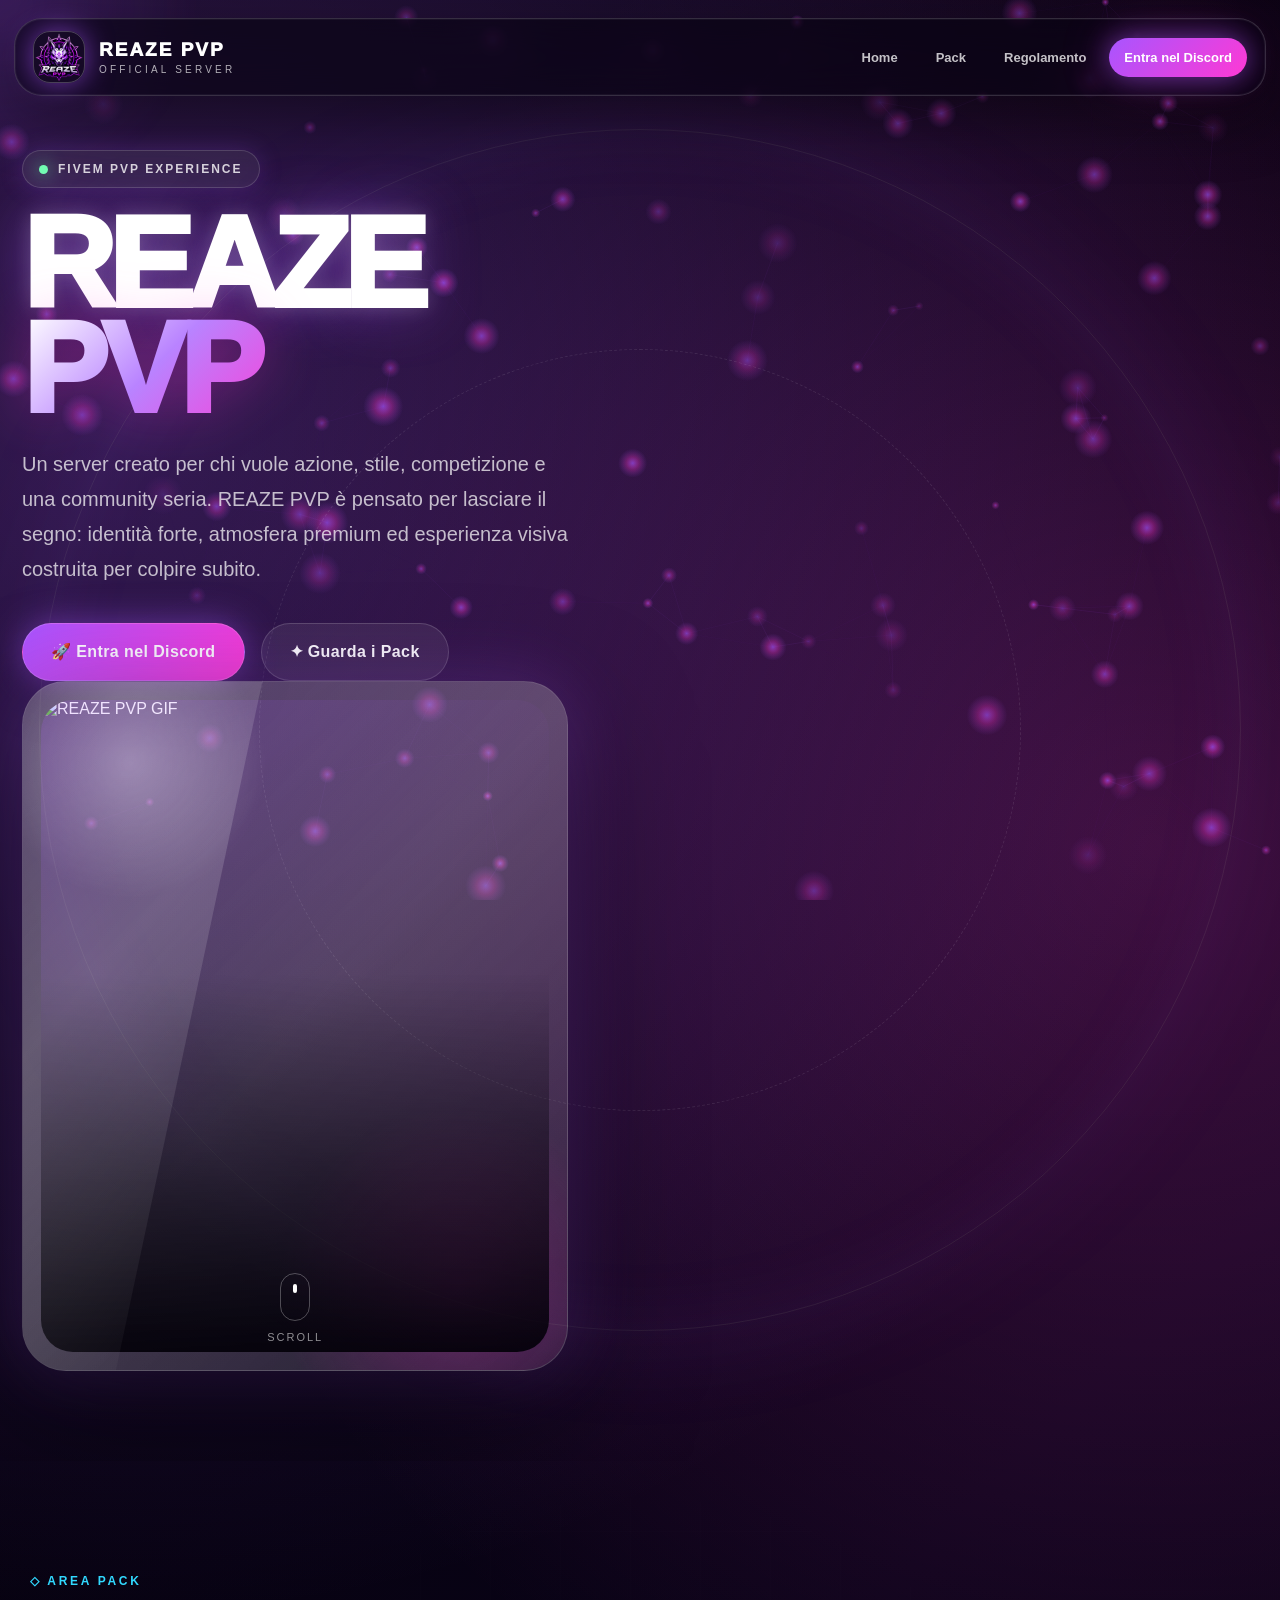
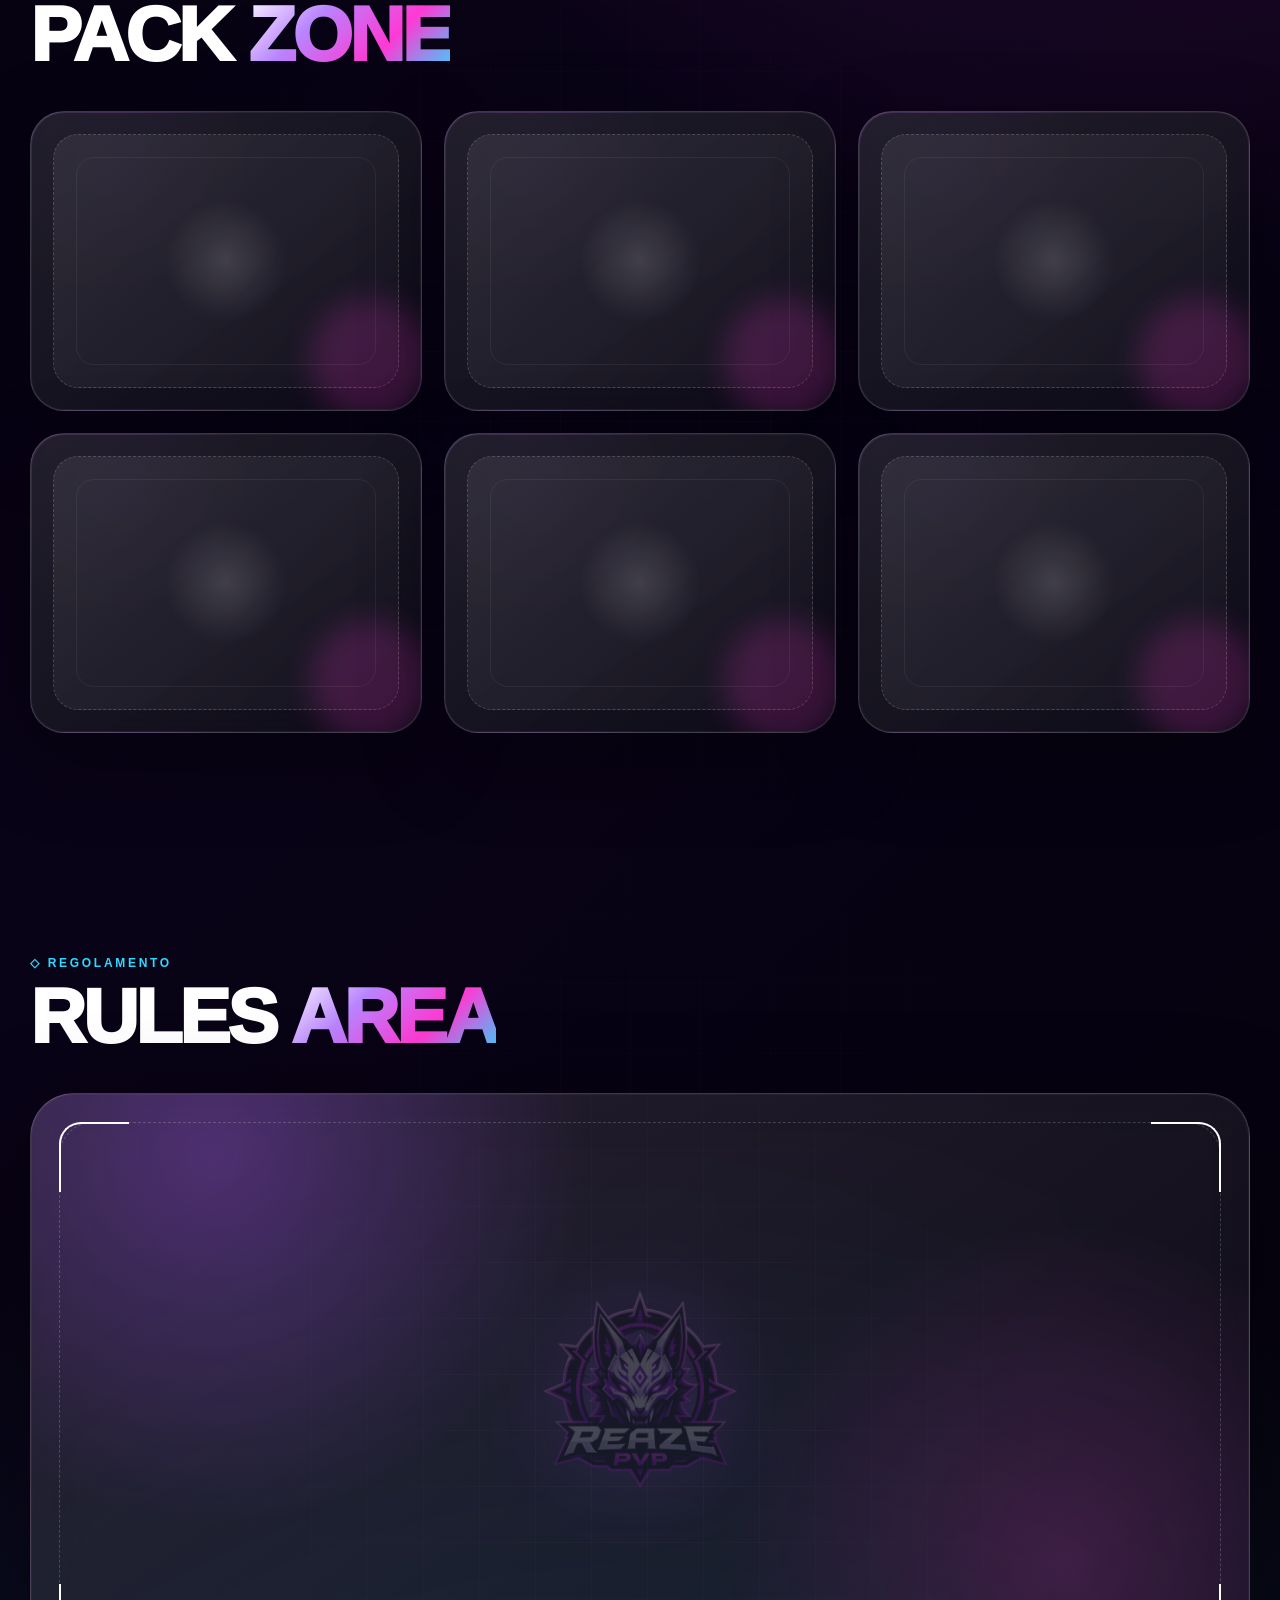
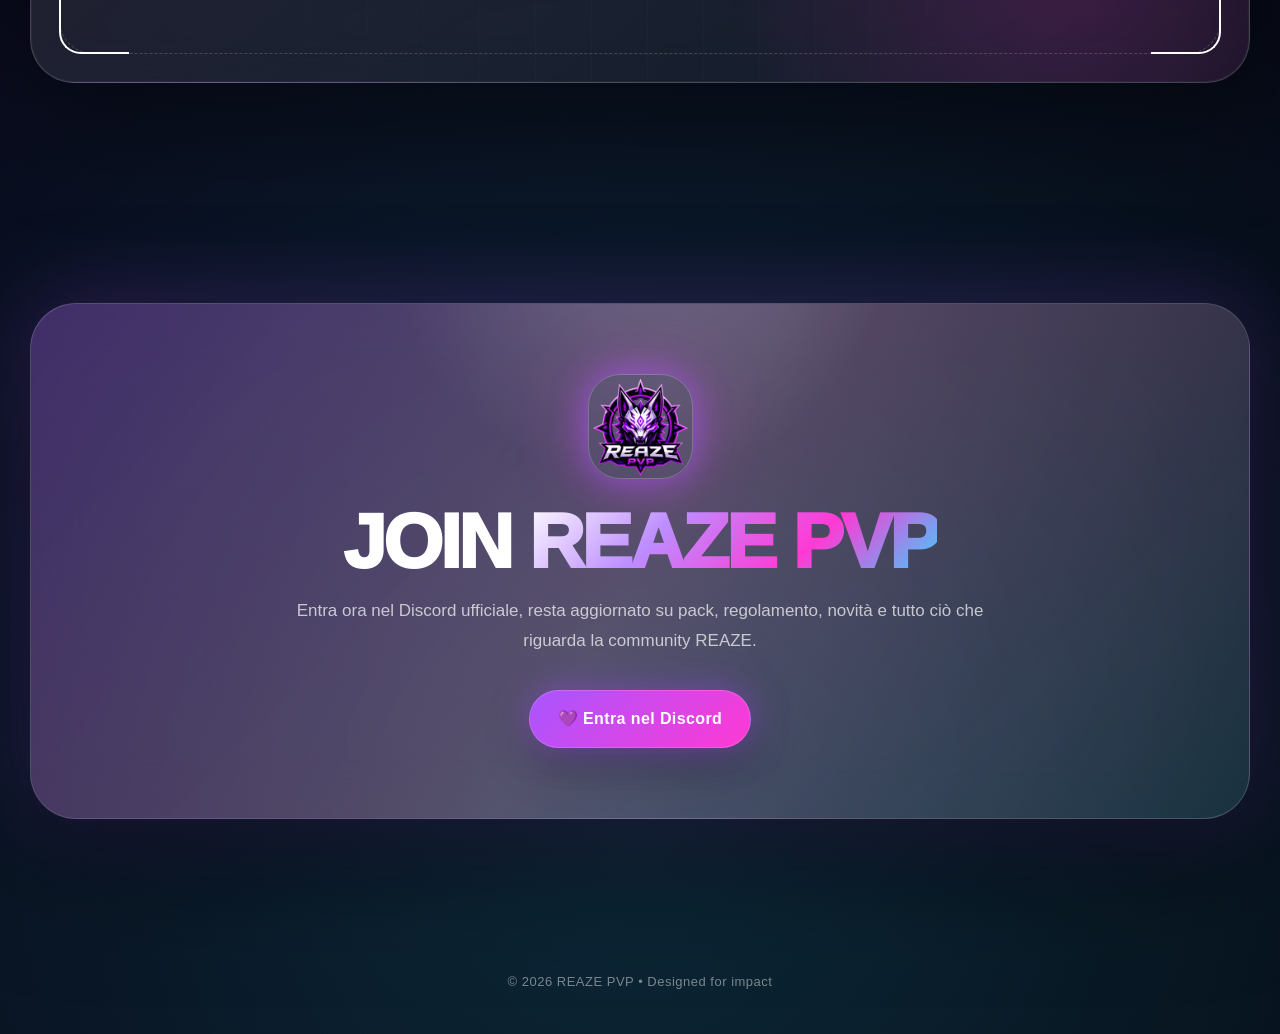
==== commit 7863e128: "Remove visual and status sections from index.html Removed several sections related to visual and sta" ====
--- a/index.html
+++ b/index.html
@@ -1227,12 +1227,6 @@
             </a>
           </div>
 
-          <div class="hero-mini-info">
-            <div class="mini-box">⚡ Visual premium</div>
-            <div class="mini-box">💜 Community identity</div>
-            <div class="mini-box">🎮 FiveM PVP style</div>
-          </div>
-        </div>
 
         <div class="hero-visual">
           <div class="visual-card" id="visualCard">
@@ -1241,34 +1235,7 @@
             <div class="visual-shine"></div>
           </div>
 
-          <div class="hud hud-left">
-            <small>REAZE SYSTEM</small>
-            <strong>Premium PVP Identity</strong>
-            <p>
-              Una presenza visiva aggressiva, moderna e costruita per far capire subito
-              che il server ha stile, qualità e personalità.
-            </p>
-          </div>
-
-          <div class="hud hud-right">
-            <small>STATUS</small>
-            <div class="status-row">
-              <div class="status">
-                <span>Community</span>
-                <span>ONLINE</span>
-              </div>
-              <div class="status">
-                <span>Style</span>
-                <span>MAX</span>
-              </div>
-              <div class="status">
-                <span>PVP</span>
-                <span>READY</span>
-              </div>
-            </div>
-          </div>
-        </div>
-      </div>
+
 
       <a href="#pack" class="scroll-indicator">
         <div class="mouse"></div>
@@ -1285,7 +1252,7 @@
           </div>
 
           <p class="section-text">
-            Una vetrina visiva pronta per ospitare i pack ufficiali REAZE.
+
           </p>
         </div>
 
@@ -1309,7 +1276,7 @@
           </div>
 
           <p class="section-text">
-            Spazio elegante e pronto per inserire il regolamento ufficiale del server.
+
           </p>
         </div>
 
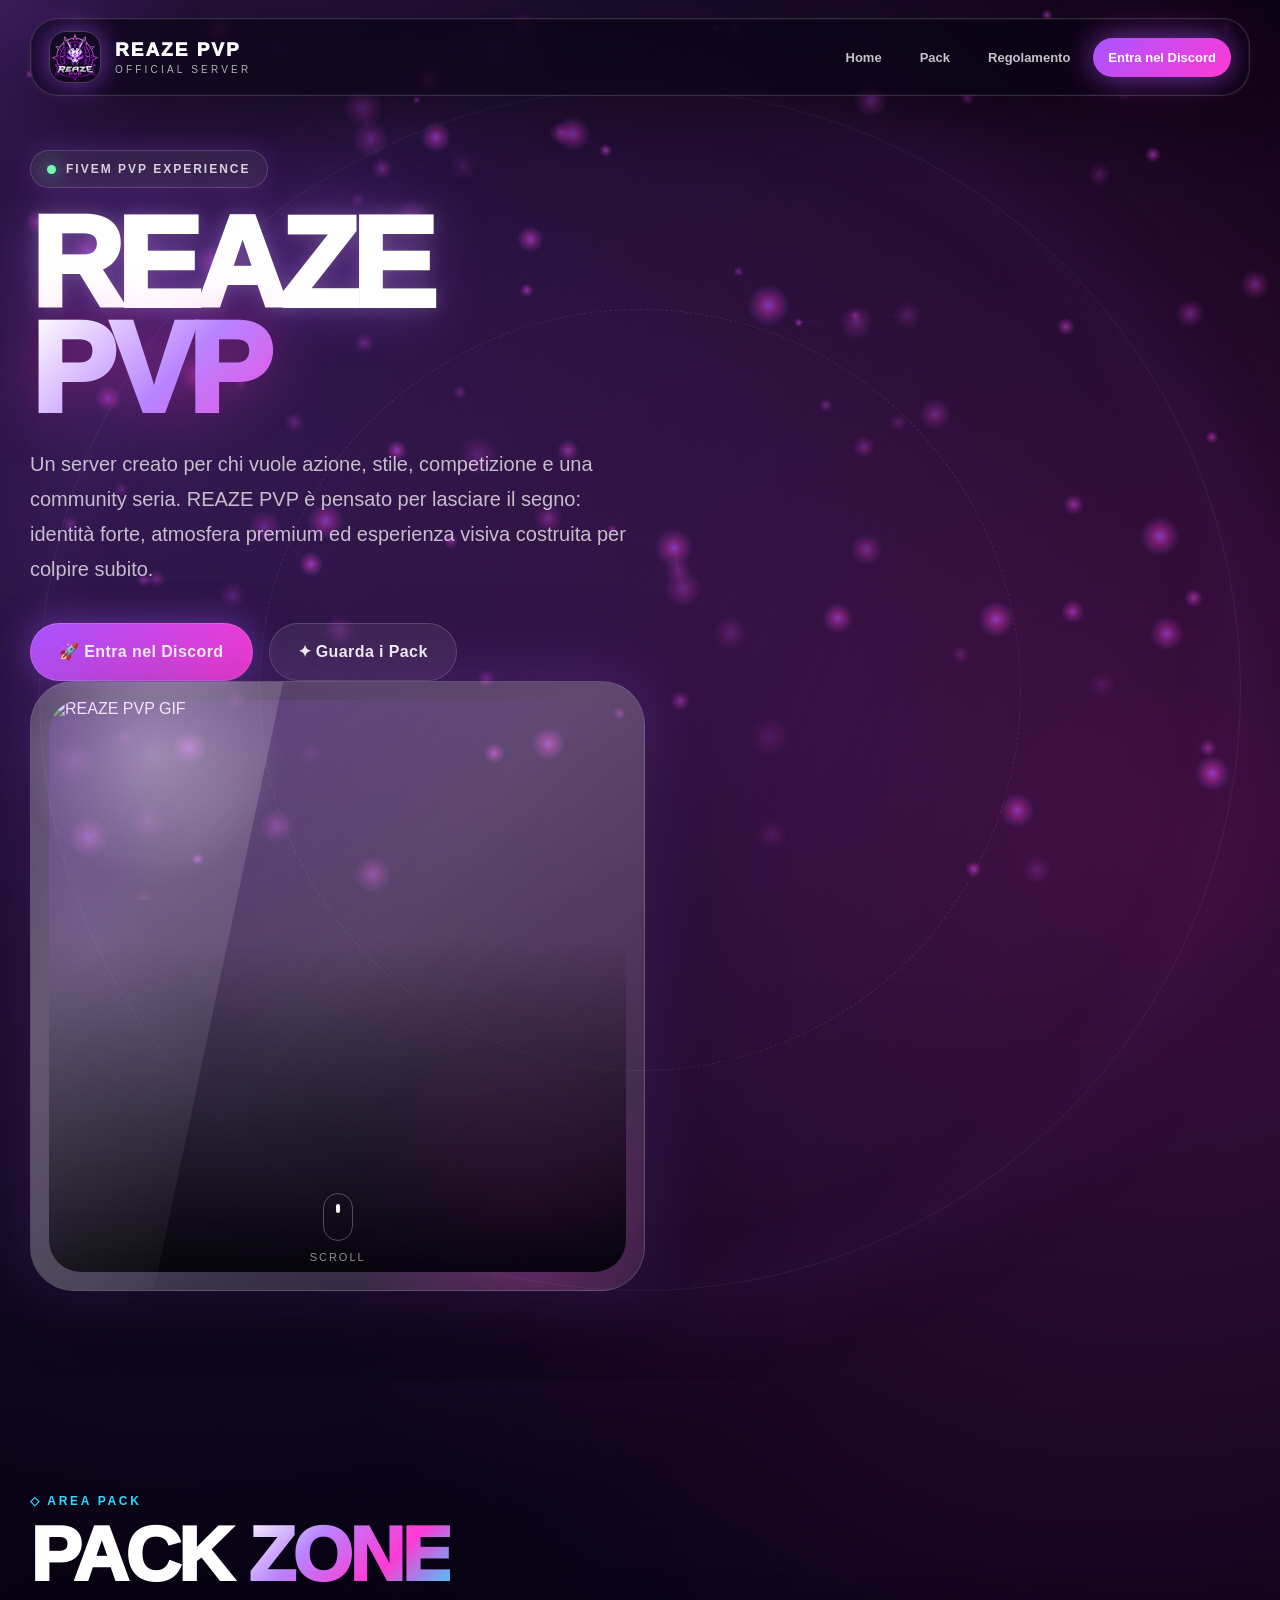
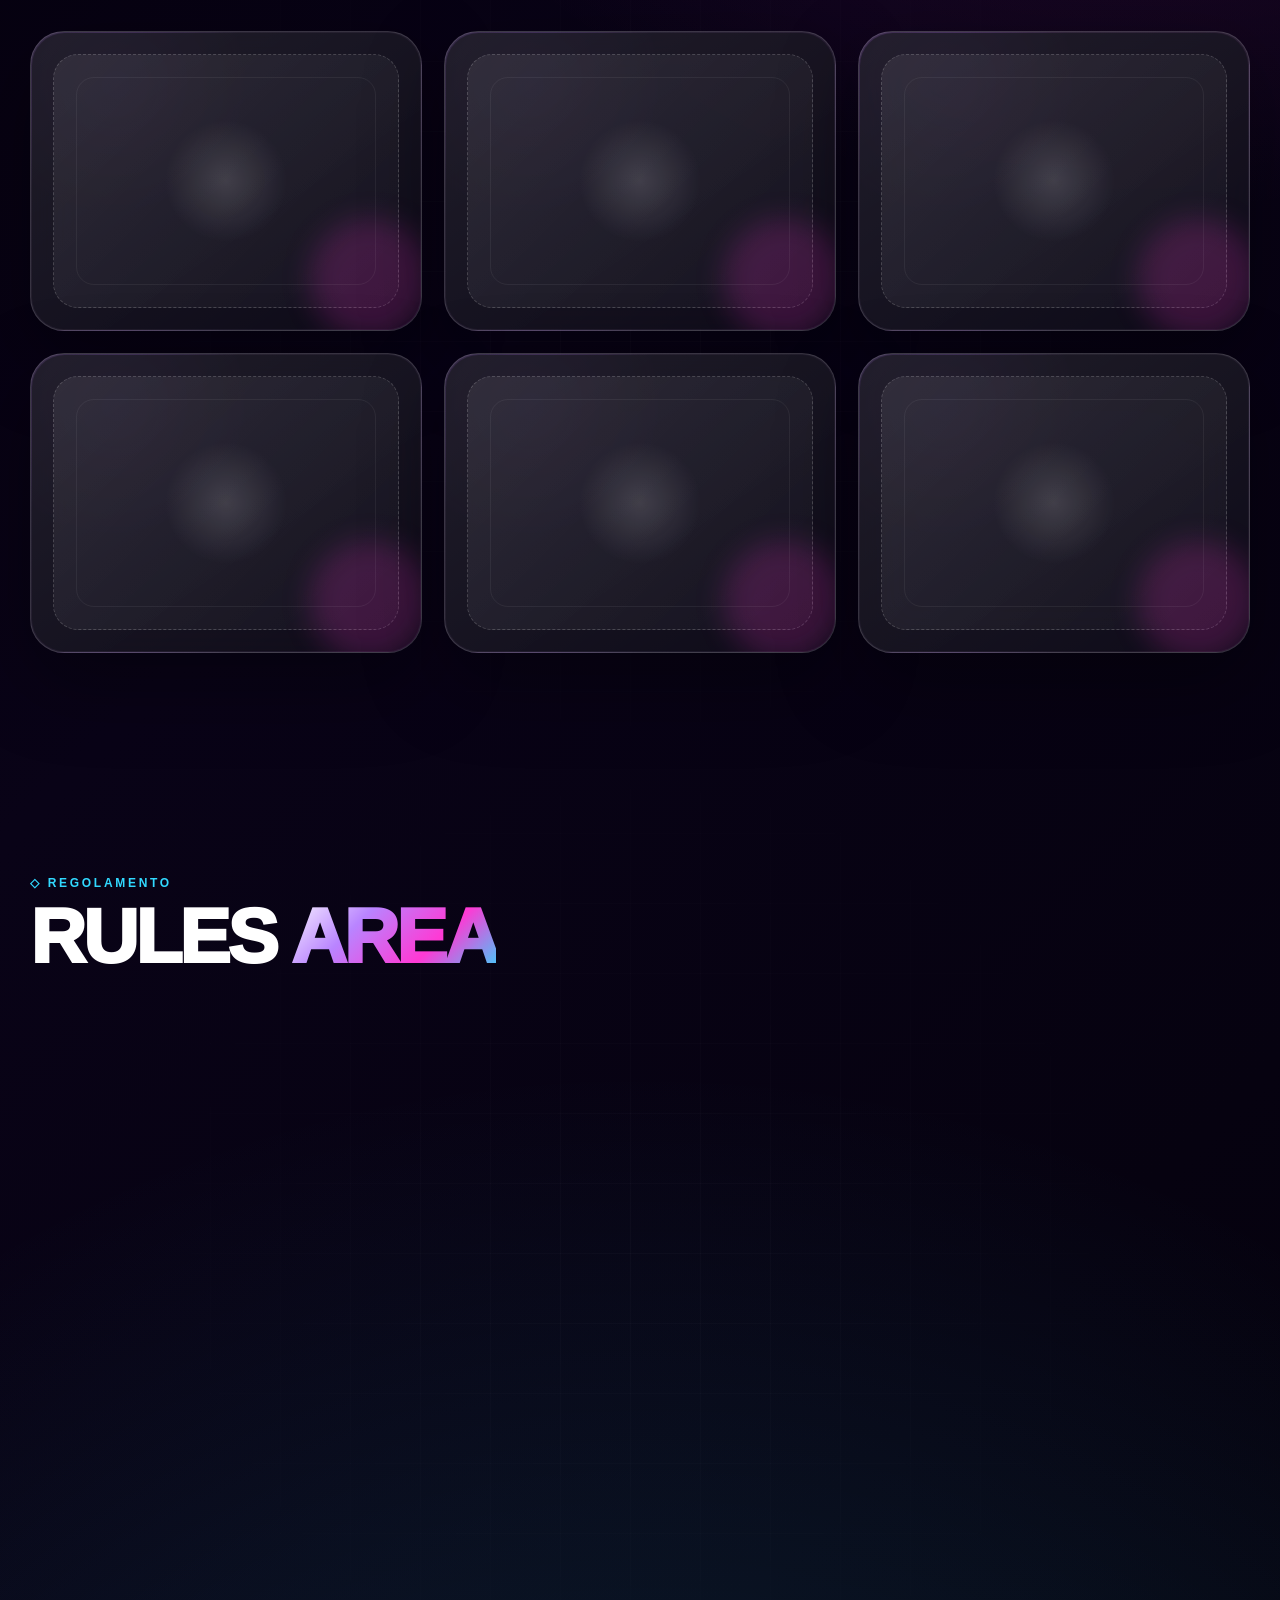
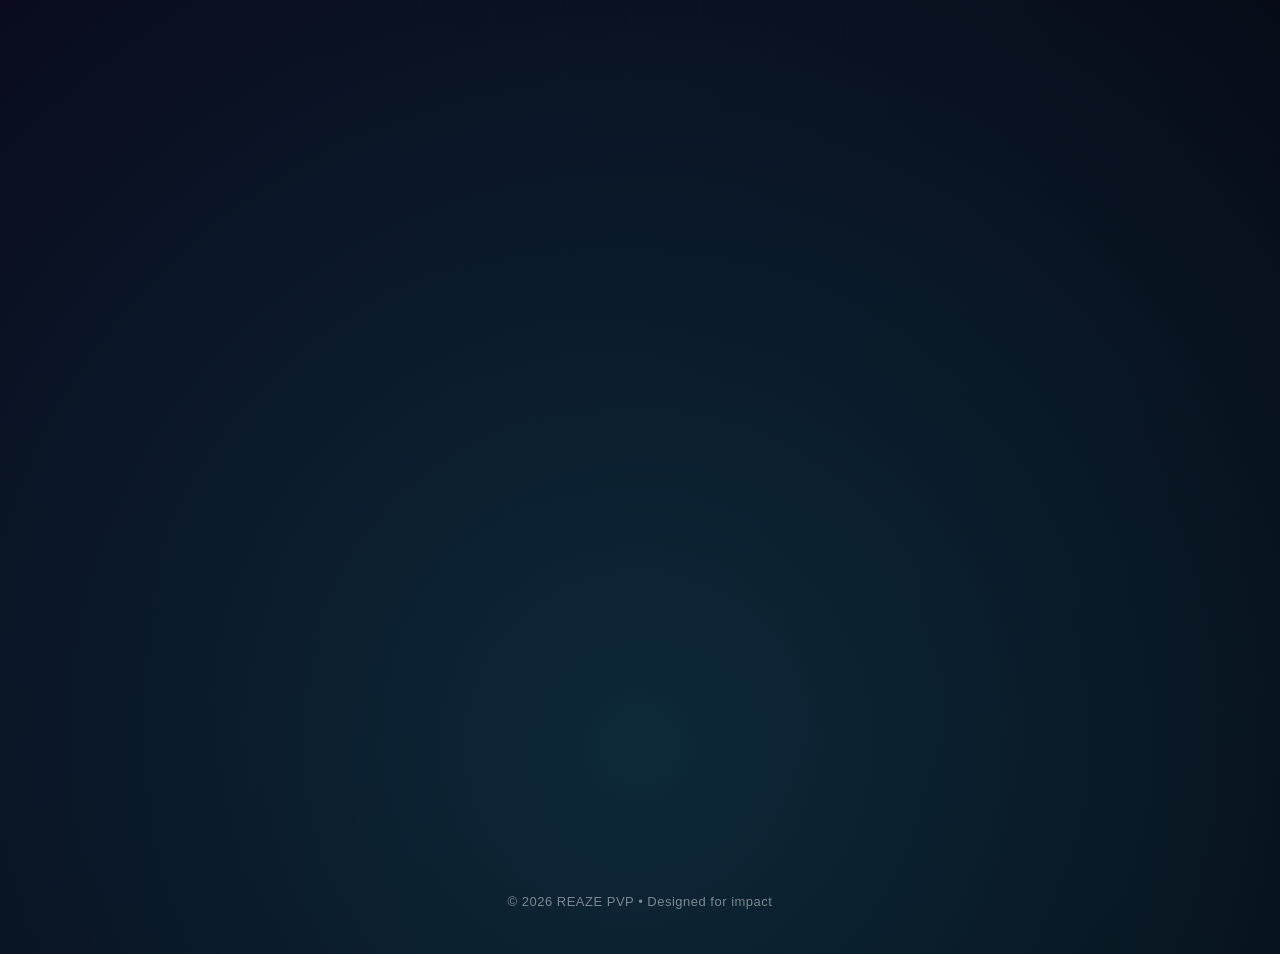
==== commit 06d3a4ad: "Refactor CSS styles for layout adjustments Adjusted various width and min-height properties for resp" ====
--- a/index.html
+++ b/index.html
@@ -199,7 +199,7 @@
       top: 18px;
       left: 50%;
       transform: translateX(-50%);
-      width: min(1260px, calc(100% - 28px));
+      width: min(1220px, calc(100% - 28px));
       min-height: 78px;
       padding: 12px 18px;
       border: 1px solid rgba(255,255,255,0.16);
@@ -333,9 +333,9 @@
     }
 
     .hero-inner {
-      width: min(1280px, 100%);
+      width: min(1220px, 100%);
       display: grid;
-      grid-template-columns: 0.92fr 1.08fr;
+      grid-template-columns: 1.05fr 0.95fr;
       align-items: center;
       gap: 48px;
       position: relative;
@@ -503,7 +503,7 @@
 
     .hero-visual {
       position: relative;
-      min-height: 690px;
+      min-height: 610px;
       animation: fadeUp 0.9s ease 0.2s both;
       perspective: 1200px;
     }
@@ -1068,7 +1068,7 @@
       }
 
       .hero-visual {
-        min-height: 520px;
+        min-height: 480px;
       }
 
       .hud-right {
@@ -1127,7 +1127,7 @@
       }
 
       .hero-visual {
-        min-height: 410px;
+        min-height: 390px;
       }
 
       .visual-card {
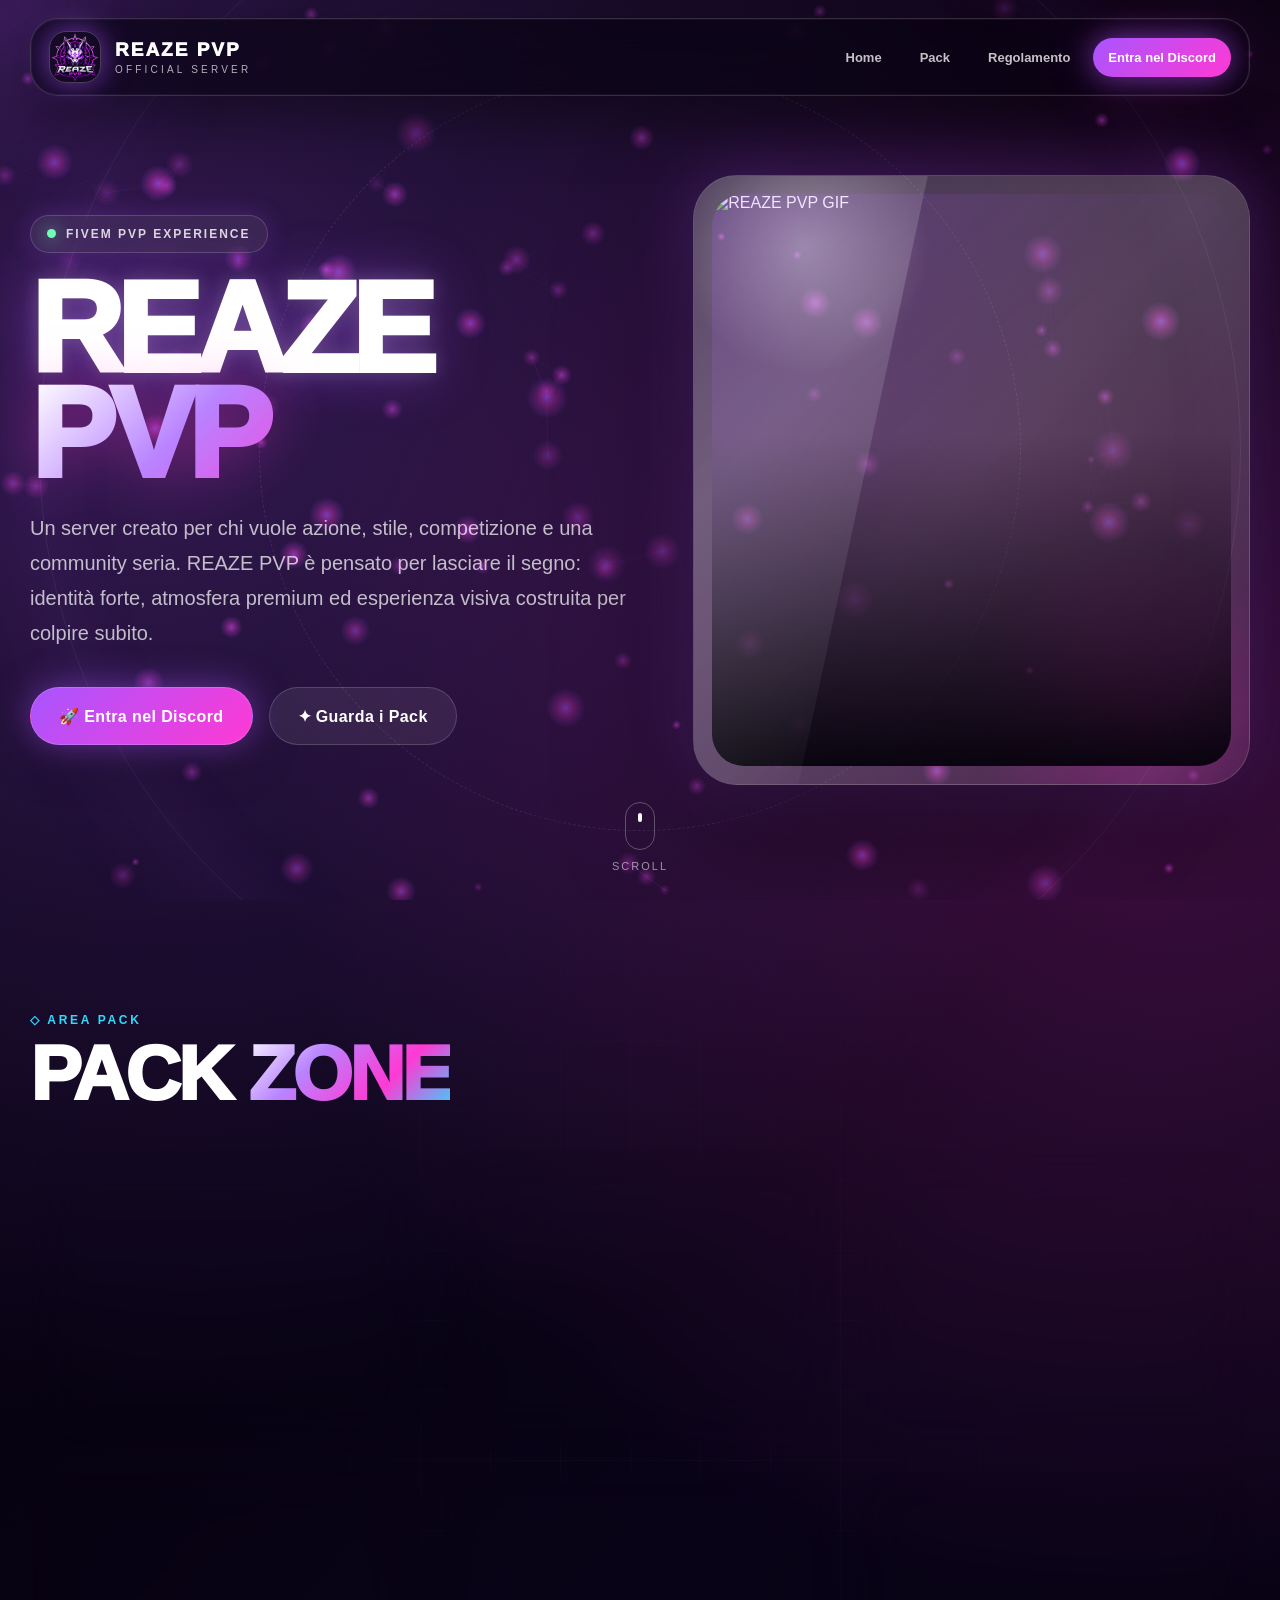
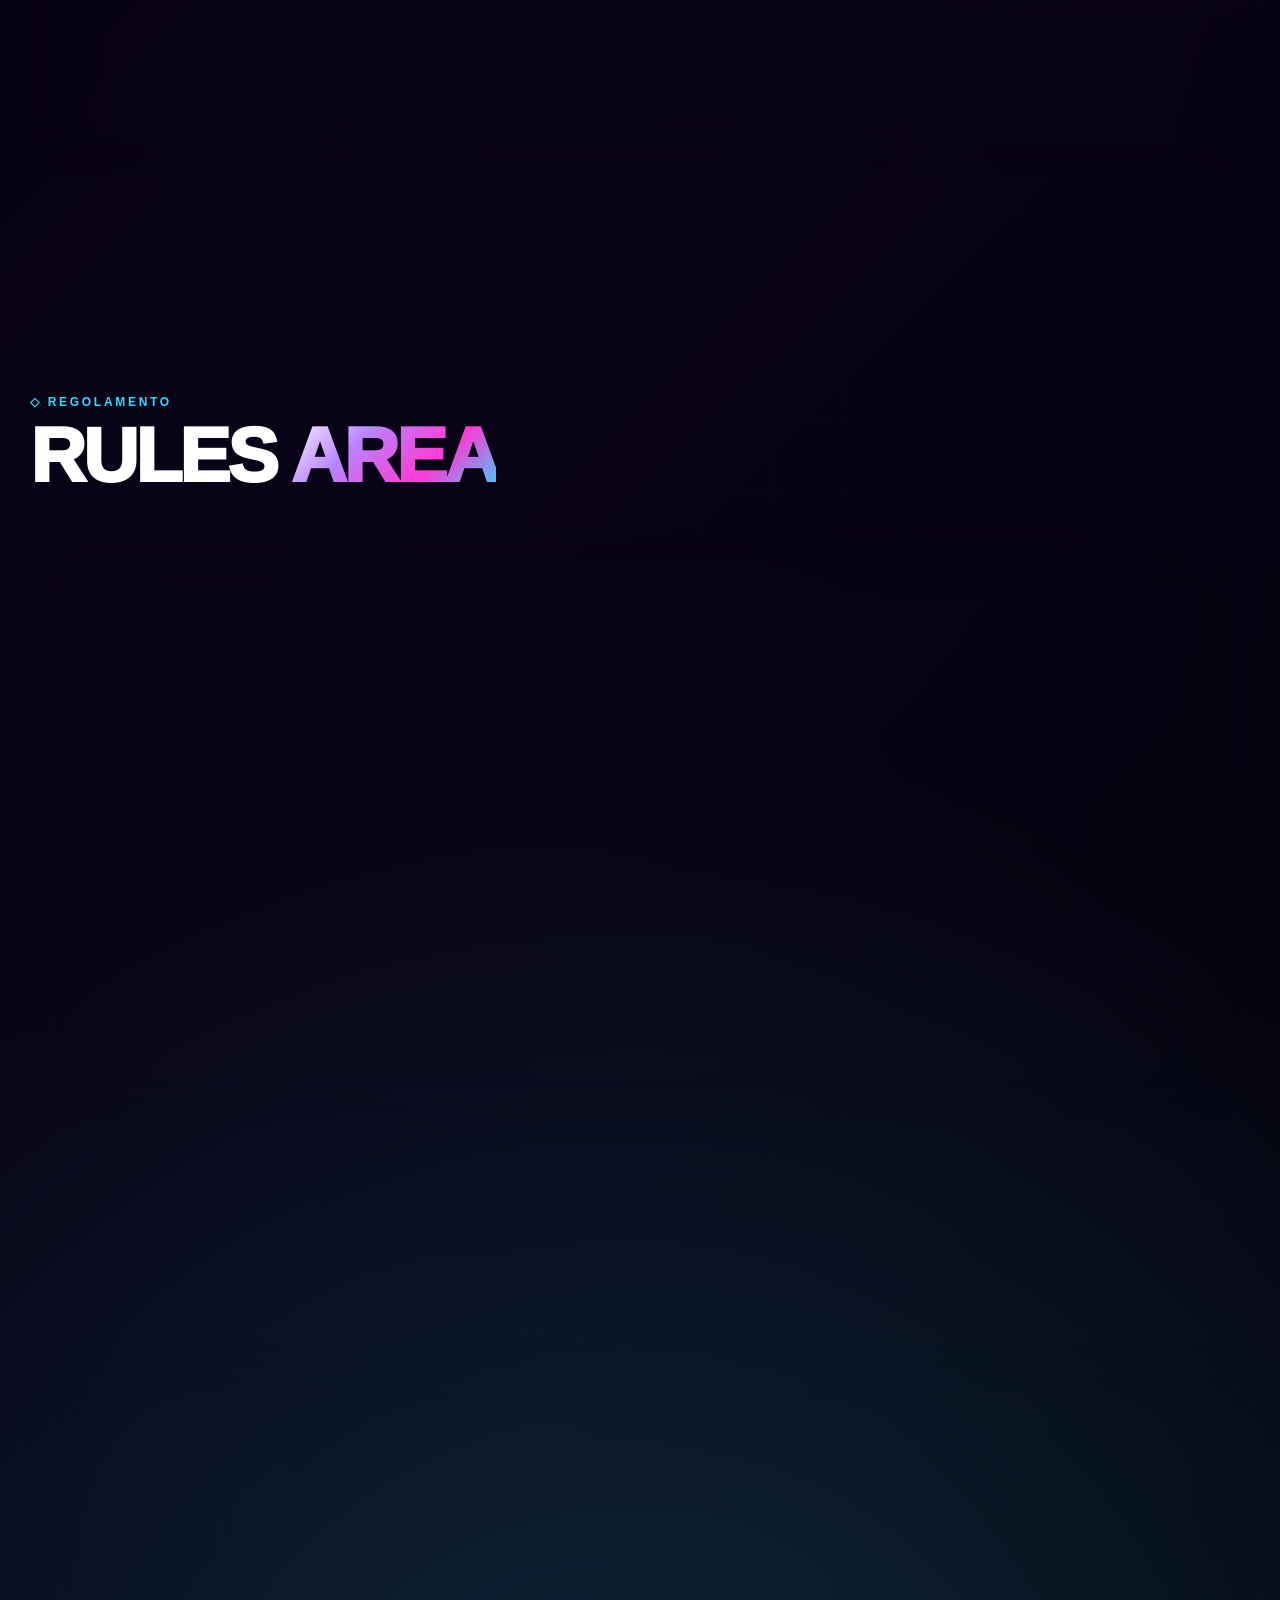
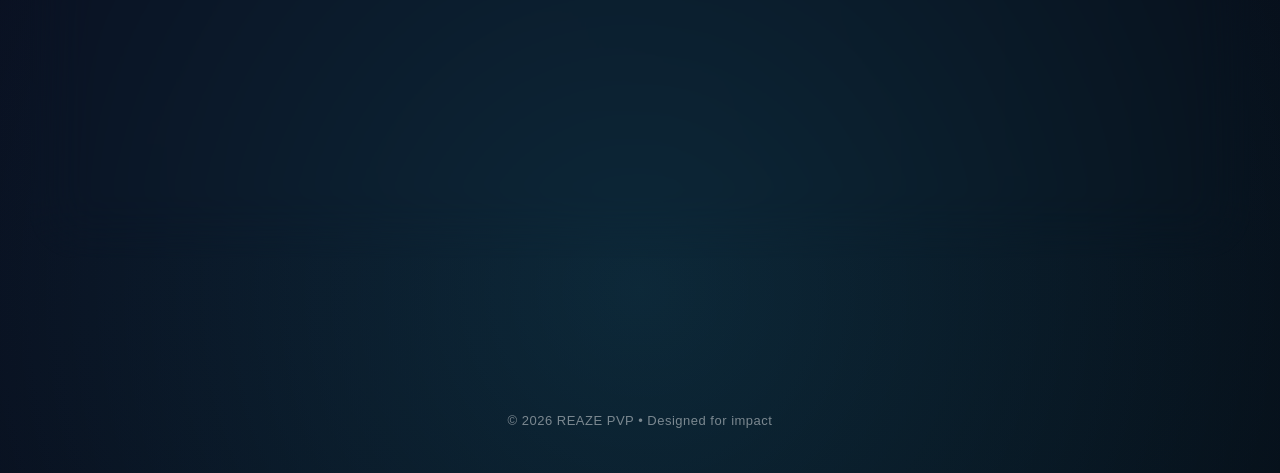
==== commit a266c02c: "Refactor HTML structure in index.html" ====
--- a/index.html
+++ b/index.html
@@ -1226,7 +1226,7 @@
               ✦ Guarda i Pack
             </a>
           </div>
-
+        </div>
 
         <div class="hero-visual">
           <div class="visual-card" id="visualCard">
@@ -1234,8 +1234,8 @@
             <div class="visual-overlay"></div>
             <div class="visual-shine"></div>
           </div>
-
-
+        </div>
+      </div>
 
       <a href="#pack" class="scroll-indicator">
         <div class="mouse"></div>
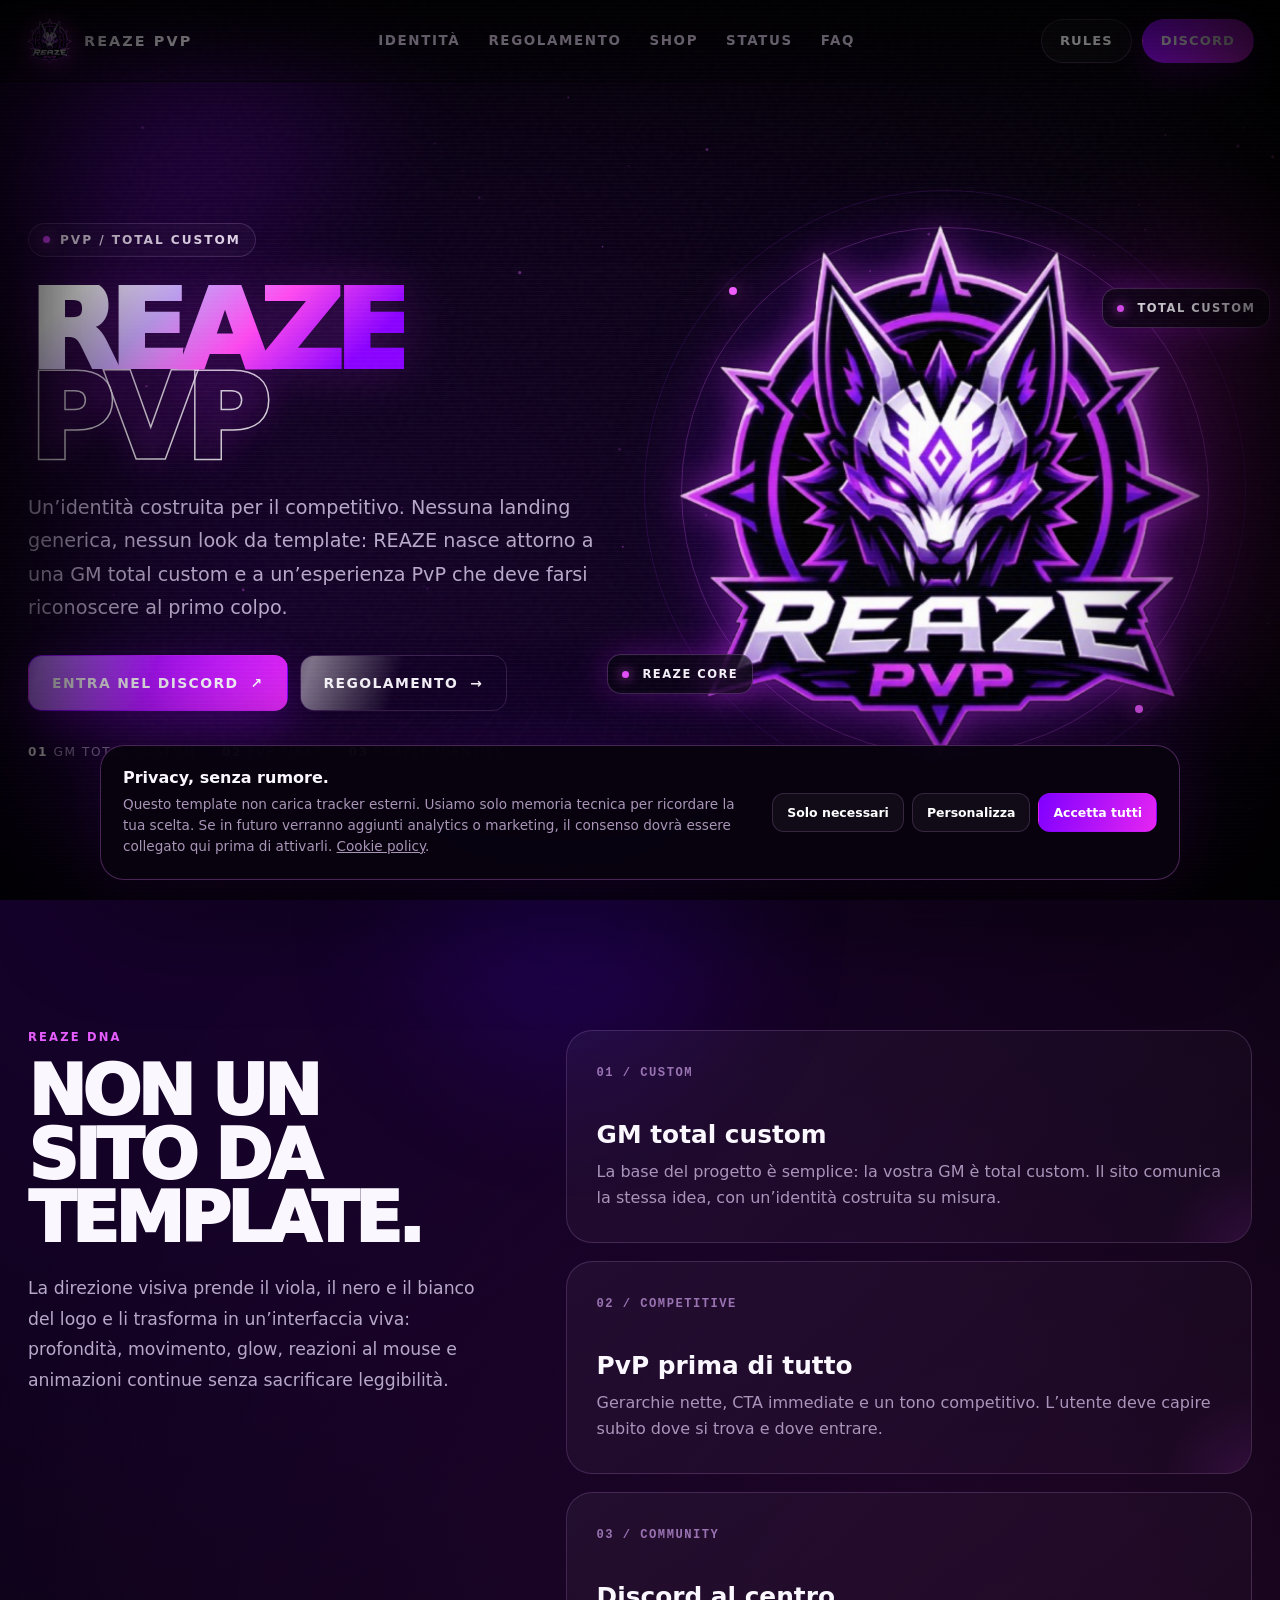
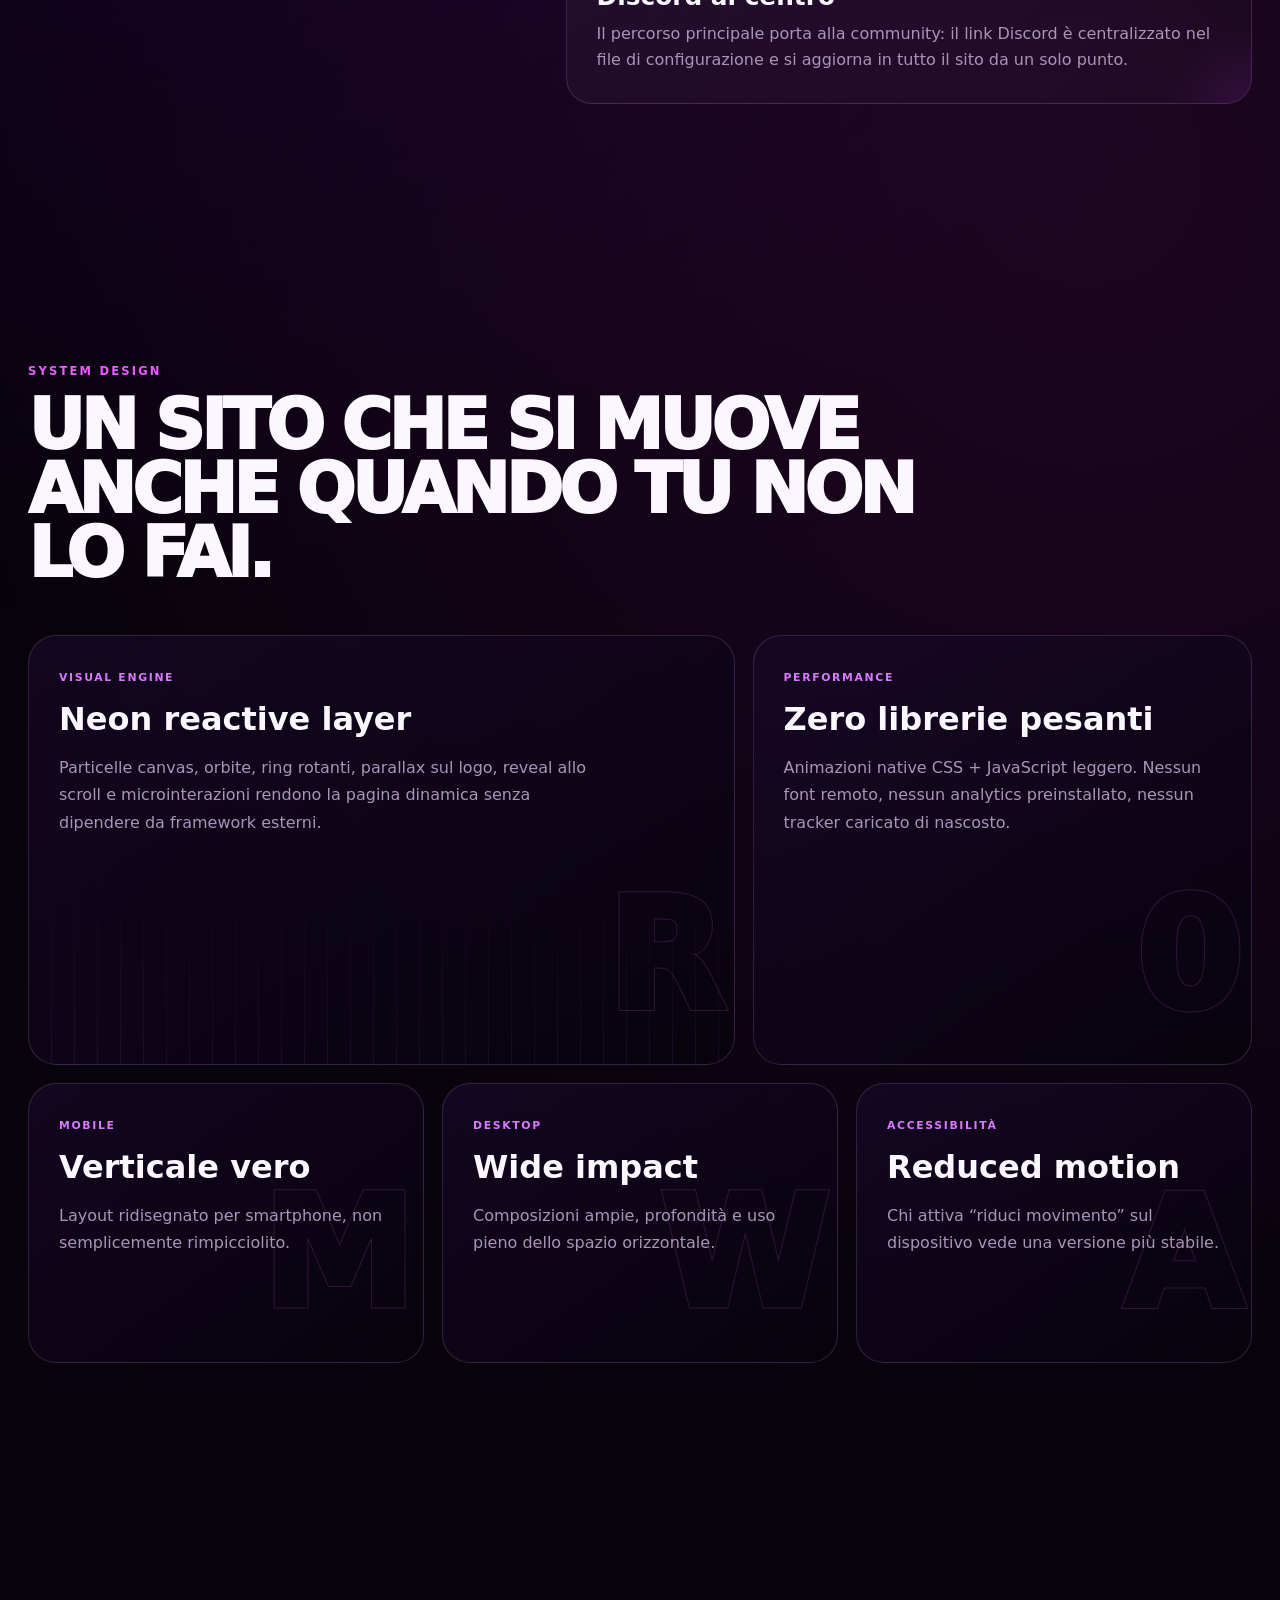
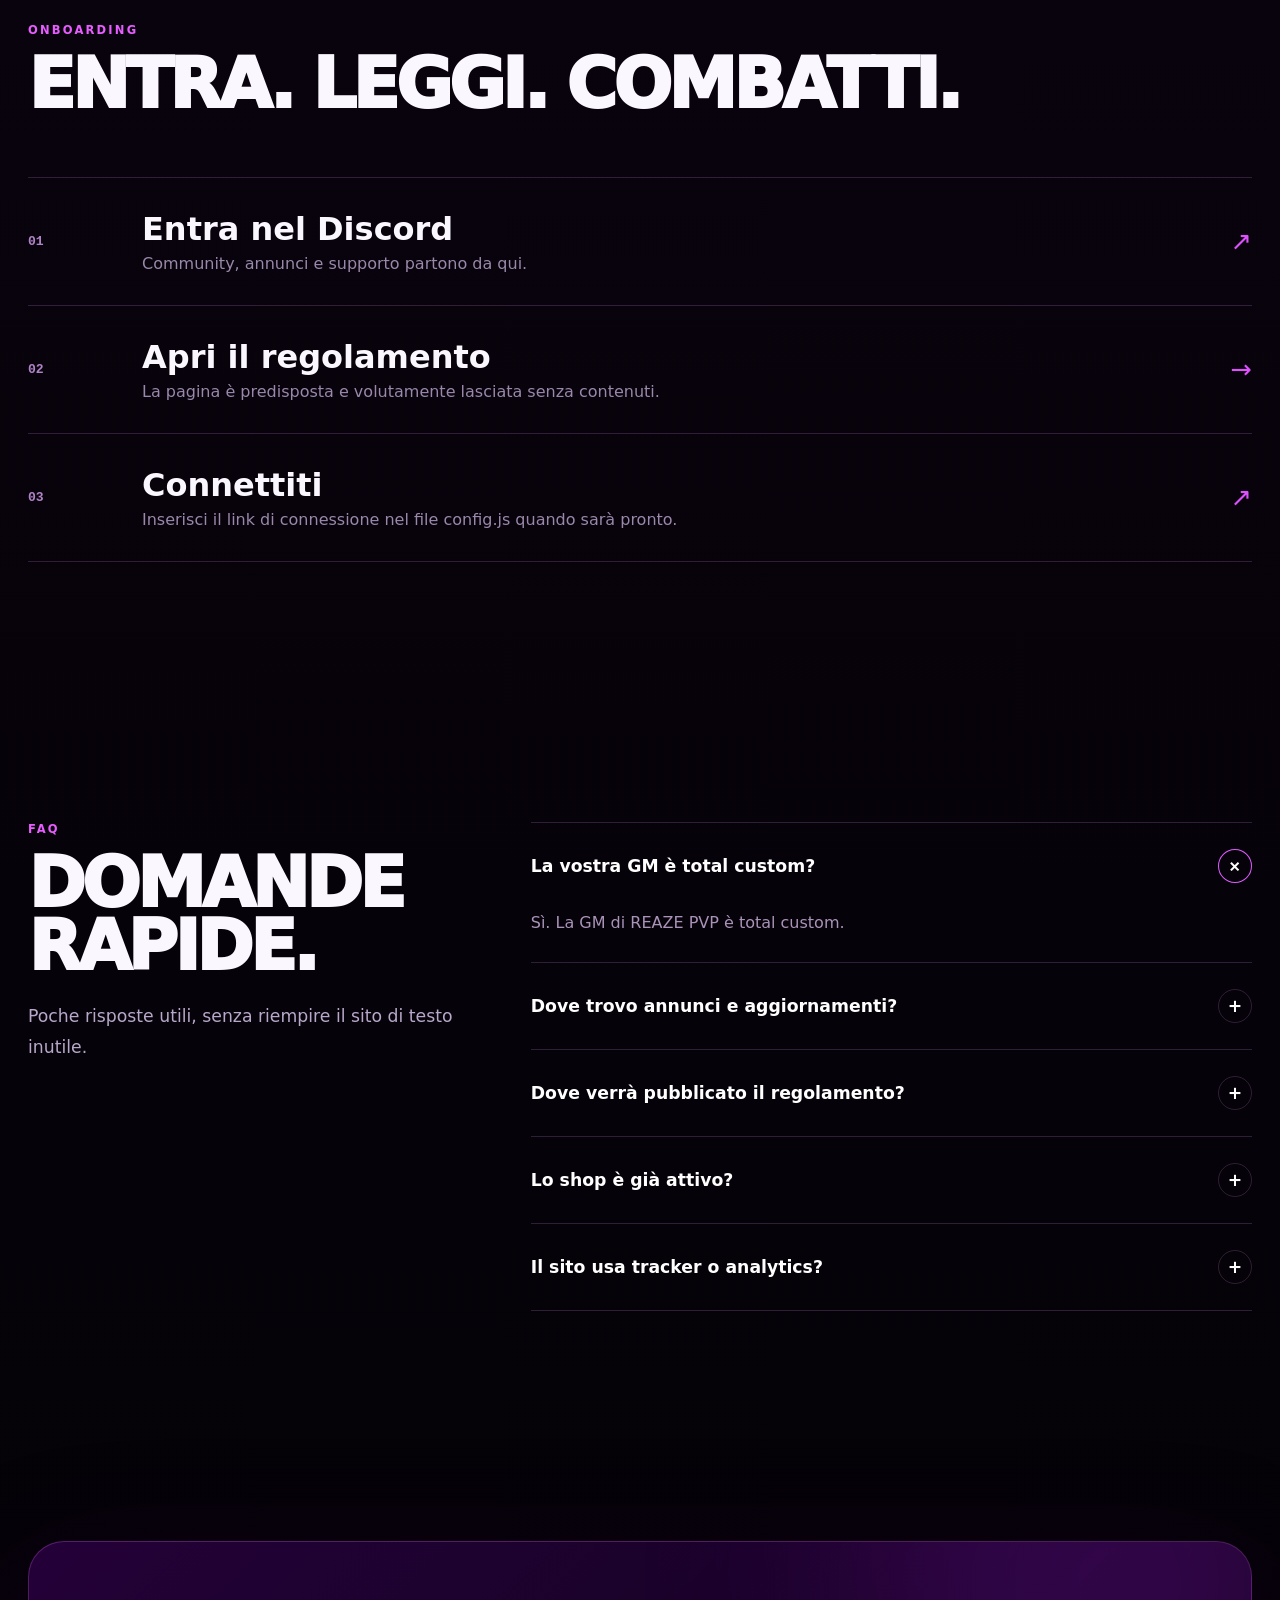
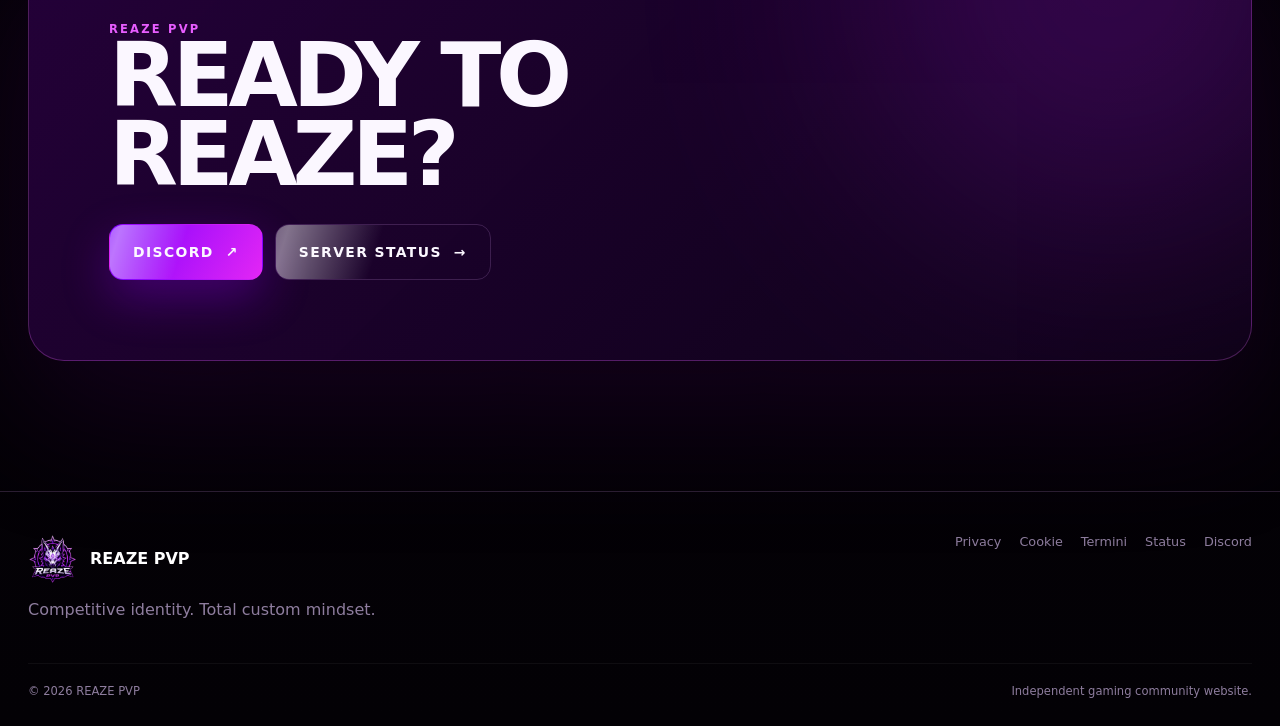
==== commit 558cd169: "Add files via upload" ====
--- a/index.html
+++ b/index.html
@@ -1,1481 +1,9 @@
-<!DOCTYPE html>
-<html lang="it">
-<head>
-  <meta charset="UTF-8" />
-  <meta name="viewport" content="width=device-width, initial-scale=1.0" />
-  <title>REAZE PVP • Official Website</title>
-
-  <style>
-    :root {
-      --bg: #030109;
-      --bg2: #080313;
-      --glass: rgba(255, 255, 255, 0.075);
-      --glass2: rgba(255, 255, 255, 0.13);
-      --border: rgba(255, 255, 255, 0.18);
-      --white: #ffffff;
-      --muted: rgba(255, 255, 255, 0.68);
-      --purple: #a855ff;
-      --purple2: #6d28ff;
-      --pink: #ff39d4;
-      --blue: #31d9ff;
-      --green: #73ffb4;
-      --shadow: 0 0 45px rgba(168, 85, 255, 0.45);
-      --shadow2: 0 0 70px rgba(255, 57, 212, 0.32);
-    }
-
-    * {
-      margin: 0;
-      padding: 0;
-      box-sizing: border-box;
-      scroll-behavior: smooth;
-    }
-
-    html,
-    body {
-      min-height: 100%;
-      background: var(--bg);
-      color: var(--white);
-      font-family: Inter, Poppins, Arial, sans-serif;
-      overflow-x: hidden;
-    }
-
-    body {
-      background:
-        radial-gradient(circle at 10% 10%, rgba(168, 85, 255, 0.30), transparent 30%),
-        radial-gradient(circle at 90% 20%, rgba(255, 57, 212, 0.22), transparent 28%),
-        radial-gradient(circle at 50% 95%, rgba(49, 217, 255, 0.18), transparent 32%),
-        linear-gradient(135deg, #020006 0%, #090317 45%, #030109 100%);
-    }
-
-    a {
-      color: inherit;
-      text-decoration: none;
-    }
-
-    button,
-    input {
-      font-family: inherit;
-    }
-
-    ::selection {
-      background: var(--pink);
-      color: white;
-    }
-
-    #particles {
-      position: fixed;
-      inset: 0;
-      z-index: 0;
-      pointer-events: none;
-    }
-
-    .noise {
-      position: fixed;
-      inset: 0;
-      z-index: 1000;
-      pointer-events: none;
-      opacity: 0.07;
-      background-image:
-        linear-gradient(rgba(255,255,255,0.035) 1px, transparent 1px),
-        linear-gradient(90deg, rgba(255,255,255,0.035) 1px, transparent 1px);
-      background-size: 42px 42px;
-      mask-image: linear-gradient(to bottom, black, transparent 92%);
-    }
-
-    .cursor {
-      position: fixed;
-      width: 420px;
-      height: 420px;
-      border-radius: 50%;
-      background: radial-gradient(circle, rgba(168, 85, 255, 0.22), transparent 68%);
-      transform: translate(-50%, -50%);
-      z-index: 1;
-      pointer-events: none;
-      filter: blur(12px);
-      opacity: 0.85;
-    }
-
-    .page {
-      position: relative;
-      z-index: 2;
-    }
-
-    .loader {
-      position: fixed;
-      inset: 0;
-      z-index: 9999;
-      background:
-        radial-gradient(circle at center, rgba(168,85,255,0.22), transparent 35%),
-        #020006;
-      display: grid;
-      place-items: center;
-      transition: opacity 0.8s ease, visibility 0.8s ease;
-    }
-
-    .loader.hide {
-      opacity: 0;
-      visibility: hidden;
-    }
-
-    .loader-box {
-      text-align: center;
-      position: relative;
-    }
-
-    .loader-logo {
-      width: 118px;
-      height: 118px;
-      border-radius: 34px;
-      object-fit: cover;
-      border: 1px solid rgba(255,255,255,0.22);
-      box-shadow:
-        0 0 35px rgba(168,85,255,0.65),
-        0 0 80px rgba(255,57,212,0.35);
-      animation: loaderPulse 1.8s infinite ease-in-out;
-    }
-
-    @keyframes loaderPulse {
-      0%, 100% {
-        transform: scale(1) rotate(0deg);
-        filter: saturate(1.1);
-      }
-      50% {
-        transform: scale(1.08) rotate(2deg);
-        filter: saturate(1.45);
-      }
-    }
-
-    .loader-title {
-      margin-top: 22px;
-      font-size: 28px;
-      letter-spacing: 6px;
-      font-weight: 900;
-      text-transform: uppercase;
-      background: linear-gradient(135deg, #fff, #cba5ff, #ff39d4);
-      -webkit-background-clip: text;
-      background-clip: text;
-      color: transparent;
-    }
-
-    .loader-bar {
-      width: 260px;
-      height: 8px;
-      border-radius: 999px;
-      background: rgba(255,255,255,0.08);
-      margin: 22px auto 0;
-      overflow: hidden;
-      border: 1px solid rgba(255,255,255,0.12);
-    }
-
-    .loader-bar span {
-      display: block;
-      width: 0%;
-      height: 100%;
-      border-radius: inherit;
-      background: linear-gradient(90deg, var(--purple), var(--pink), var(--blue));
-      animation: loading 1.6s ease forwards;
-      box-shadow: 0 0 25px rgba(255,57,212,0.75);
-    }
-
-    @keyframes loading {
-      to {
-        width: 100%;
-      }
-    }
-
-    .progress {
-      position: fixed;
-      top: 0;
-      left: 0;
-      height: 3px;
-      width: 0%;
-      z-index: 5000;
-      background: linear-gradient(90deg, var(--purple), var(--pink), var(--blue));
-      box-shadow: 0 0 25px rgba(255,57,212,0.9);
-    }
-
-    .nav {
-      position: fixed;
-      top: 18px;
-      left: 50%;
-      transform: translateX(-50%);
-      width: min(1220px, calc(100% - 28px));
-      min-height: 78px;
-      padding: 12px 18px;
-      border: 1px solid rgba(255,255,255,0.16);
-      background: rgba(5, 2, 15, 0.62);
-      backdrop-filter: blur(26px);
-      -webkit-backdrop-filter: blur(26px);
-      border-radius: 28px;
-      display: flex;
-      align-items: center;
-      justify-content: space-between;
-      z-index: 3000;
-      box-shadow:
-        0 22px 60px rgba(0,0,0,0.42),
-        inset 0 0 0 1px rgba(255,255,255,0.045);
-    }
-
-    .brand {
-      display: flex;
-      align-items: center;
-      gap: 14px;
-    }
-
-    .brand img {
-      width: 52px;
-      height: 52px;
-      object-fit: cover;
-      border-radius: 17px;
-      border: 1px solid rgba(255,255,255,0.22);
-      box-shadow: 0 0 28px rgba(168,85,255,0.62);
-    }
-
-    .brand-text {
-      line-height: 1;
-    }
-
-    .brand-text strong {
-      display: block;
-      font-size: 19px;
-      letter-spacing: 2px;
-      font-weight: 950;
-    }
-
-    .brand-text span {
-      display: block;
-      margin-top: 6px;
-      font-size: 10px;
-      letter-spacing: 3.2px;
-      color: var(--muted);
-    }
-
-    .nav-links {
-      display: flex;
-      align-items: center;
-      gap: 8px;
-    }
-
-    .nav-links a {
-      padding: 12px 15px;
-      border-radius: 999px;
-      color: rgba(255,255,255,0.76);
-      font-size: 13px;
-      font-weight: 700;
-      transition: 0.25s ease;
-    }
-
-    .nav-links a:hover {
-      color: white;
-      background: rgba(255,255,255,0.10);
-      box-shadow: inset 0 0 0 1px rgba(255,255,255,0.12);
-    }
-
-    .discord-btn {
-      position: relative;
-      color: white !important;
-      background: linear-gradient(135deg, var(--purple), var(--pink)) !important;
-      box-shadow:
-        0 0 28px rgba(168,85,255,0.55),
-        0 0 55px rgba(255,57,212,0.22);
-      overflow: hidden;
-    }
-
-    .discord-btn::after {
-      content: "";
-      position: absolute;
-      inset: 0;
-      background: linear-gradient(120deg, transparent, rgba(255,255,255,0.55), transparent);
-      transform: translateX(-110%);
-      transition: 0.55s ease;
-    }
-
-    .discord-btn:hover::after {
-      transform: translateX(110%);
-    }
-
-    .hero {
-      min-height: 100vh;
-      padding: 150px 22px 90px;
-      display: grid;
-      place-items: center;
-      position: relative;
-      overflow: hidden;
-    }
-
-    .hero::before {
-      content: "";
-      position: absolute;
-      width: 1200px;
-      height: 1200px;
-      border-radius: 50%;
-      border: 1px solid rgba(255,255,255,0.08);
-      box-shadow:
-        inset 0 0 80px rgba(168,85,255,0.08),
-        0 0 120px rgba(168,85,255,0.08);
-      animation: rotateRing 26s linear infinite;
-    }
-
-    .hero::after {
-      content: "";
-      position: absolute;
-      width: 760px;
-      height: 760px;
-      border-radius: 50%;
-      border: 1px dashed rgba(255,255,255,0.14);
-      animation: rotateRing 18s linear infinite reverse;
-      opacity: 0.7;
-    }
-
-    @keyframes rotateRing {
-      from { transform: rotate(0deg); }
-      to { transform: rotate(360deg); }
-    }
-
-    .hero-inner {
-      width: min(1220px, 100%);
-      display: grid;
-      grid-template-columns: 1.05fr 0.95fr;
-      align-items: center;
-      gap: 48px;
-      position: relative;
-      z-index: 4;
-    }
-
-    .eyebrow {
-      display: inline-flex;
-      align-items: center;
-      gap: 10px;
-      padding: 11px 16px;
-      border-radius: 999px;
-      border: 1px solid rgba(255,255,255,0.16);
-      background: rgba(255,255,255,0.075);
-      backdrop-filter: blur(18px);
-      color: rgba(255,255,255,0.82);
-      font-size: 12px;
-      letter-spacing: 2px;
-      font-weight: 800;
-      text-transform: uppercase;
-      box-shadow: 0 0 25px rgba(168,85,255,0.22);
-      margin-bottom: 24px;
-      animation: fadeUp 0.7s ease both;
-    }
-
-    .pulse-dot {
-      width: 9px;
-      height: 9px;
-      border-radius: 50%;
-      background: var(--green);
-      box-shadow: 0 0 18px var(--green);
-      animation: livePulse 1.5s infinite;
-    }
-
-    @keyframes livePulse {
-      0%, 100% { transform: scale(1); opacity: 1; }
-      50% { transform: scale(1.6); opacity: 0.45; }
-    }
-
-    .hero-title {
-      font-size: clamp(68px, 10vw, 148px);
-      line-height: 0.82;
-      letter-spacing: -7px;
-      text-transform: uppercase;
-      font-weight: 1000;
-      animation: fadeUp 0.8s ease 0.1s both;
-      position: relative;
-    }
-
-    .hero-title .top {
-      display: block;
-      color: white;
-      text-shadow:
-        0 0 20px rgba(255,255,255,0.18),
-        0 0 55px rgba(168,85,255,0.45);
-    }
-
-    .hero-title .bottom {
-      display: block;
-      background: linear-gradient(135deg, #ffffff 0%, #b983ff 28%, #ff39d4 58%, #31d9ff 100%);
-      -webkit-background-clip: text;
-      background-clip: text;
-      color: transparent;
-      filter: drop-shadow(0 0 28px rgba(255,57,212,0.35));
-      animation: gradientMove 4s ease-in-out infinite alternate;
-    }
-
-    @keyframes gradientMove {
-      from { filter: drop-shadow(0 0 20px rgba(168,85,255,0.35)); }
-      to { filter: drop-shadow(0 0 45px rgba(49,217,255,0.28)); }
-    }
-
-    .hero-desc {
-      max-width: 690px;
-      margin-top: 25px;
-      font-size: clamp(16px, 2vw, 20px);
-      color: rgba(255,255,255,0.72);
-      line-height: 1.75;
-      animation: fadeUp 0.8s ease 0.2s both;
-    }
-
-    .hero-actions {
-      margin-top: 36px;
-      display: flex;
-      align-items: center;
-      gap: 16px;
-      flex-wrap: wrap;
-      animation: fadeUp 0.8s ease 0.3s both;
-    }
-
-    .hero-mini-info {
-      margin-top: 26px;
-      display: flex;
-      flex-wrap: wrap;
-      gap: 12px;
-      animation: fadeUp 0.8s ease 0.4s both;
-    }
-
-    .mini-box {
-      padding: 12px 15px;
-      border-radius: 18px;
-      border: 1px solid rgba(255,255,255,0.12);
-      background: rgba(255,255,255,0.055);
-      backdrop-filter: blur(16px);
-      color: rgba(255,255,255,0.82);
-      font-size: 12px;
-      font-weight: 700;
-      box-shadow: inset 0 0 0 1px rgba(255,255,255,0.03);
-    }
-
-    .btn {
-      position: relative;
-      min-height: 58px;
-      display: inline-flex;
-      align-items: center;
-      justify-content: center;
-      gap: 11px;
-      padding: 0 28px;
-      border-radius: 999px;
-      border: 1px solid rgba(255,255,255,0.16);
-      font-weight: 900;
-      letter-spacing: 0.4px;
-      overflow: hidden;
-      transition: 0.28s ease;
-      isolation: isolate;
-    }
-
-    .btn::before {
-      content: "";
-      position: absolute;
-      inset: -1px;
-      background: linear-gradient(120deg, transparent, rgba(255,255,255,0.5), transparent);
-      transform: translateX(-120%);
-      transition: 0.65s ease;
-      z-index: -1;
-    }
-
-    .btn:hover::before {
-      transform: translateX(120%);
-    }
-
-    .btn-primary {
-      background: linear-gradient(135deg, var(--purple), var(--pink));
-      box-shadow:
-        0 0 35px rgba(168,85,255,0.52),
-        0 16px 45px rgba(0,0,0,0.34);
-    }
-
-    .btn-primary:hover {
-      transform: translateY(-4px) scale(1.025);
-      box-shadow:
-        0 0 55px rgba(255,57,212,0.55),
-        0 24px 60px rgba(0,0,0,0.44);
-    }
-
-    .btn-glass {
-      background: rgba(255,255,255,0.075);
-      backdrop-filter: blur(18px);
-    }
-
-    .btn-glass:hover {
-      background: rgba(255,255,255,0.13);
-      transform: translateY(-4px);
-    }
-
-    .hero-visual {
-      position: relative;
-      min-height: 610px;
-      animation: fadeUp 0.9s ease 0.2s both;
-      perspective: 1200px;
-    }
-
-    .visual-card {
-      position: absolute;
-      inset: 0;
-      padding: 18px;
-      border-radius: 44px;
-      border: 1px solid rgba(255,255,255,0.18);
-      background:
-        linear-gradient(145deg, rgba(255,255,255,0.14), rgba(255,255,255,0.035)),
-        rgba(255,255,255,0.045);
-      backdrop-filter: blur(26px);
-      box-shadow:
-        0 45px 120px rgba(0,0,0,0.50),
-        0 0 70px rgba(168,85,255,0.30);
-      overflow: hidden;
-      transform-style: preserve-3d;
-      animation: megaFloat 5.5s ease-in-out infinite;
-    }
-
-    @keyframes megaFloat {
-      0%, 100% { transform: translateY(0) rotateX(0deg) rotateY(0deg); }
-      50% { transform: translateY(-17px) rotateX(2.2deg) rotateY(-2.4deg); }
-    }
-
-    .visual-card::before {
-      content: "";
-      position: absolute;
-      inset: -2px;
-      background:
-        radial-gradient(circle at 20% 12%, rgba(255,255,255,0.35), transparent 18%),
-        radial-gradient(circle at 80% 88%, rgba(255,57,212,0.24), transparent 24%),
-        linear-gradient(130deg, transparent, rgba(255,255,255,0.10), transparent);
-      z-index: 3;
-      pointer-events: none;
-    }
-
-    .visual-card img {
-      width: 100%;
-      height: 100%;
-      object-fit: cover;
-      border-radius: 32px;
-      display: block;
-      filter: saturate(1.22) contrast(1.08);
-    }
-
-    .visual-overlay {
-      position: absolute;
-      inset: 18px;
-      border-radius: 32px;
-      z-index: 4;
-      background:
-        linear-gradient(to top, rgba(3,1,9,0.92), transparent 58%),
-        linear-gradient(135deg, rgba(168,85,255,0.20), transparent 54%);
-      pointer-events: none;
-    }
-
-    .visual-shine {
-      position: absolute;
-      top: -15%;
-      left: -20%;
-      width: 50%;
-      height: 130%;
-      background: linear-gradient(120deg, transparent, rgba(255,255,255,0.16), transparent);
-      transform: rotate(12deg);
-      z-index: 5;
-      pointer-events: none;
-      animation: shineMove 5s linear infinite;
-    }
-
-    @keyframes shineMove {
-      0% { transform: translateX(-120%) rotate(12deg); }
-      100% { transform: translateX(320%) rotate(12deg); }
-    }
-
-    .hud {
-      position: absolute;
-      z-index: 6;
-      border: 1px solid rgba(255,255,255,0.16);
-      background: rgba(5,2,15,0.68);
-      backdrop-filter: blur(20px);
-      border-radius: 24px;
-      box-shadow:
-        0 25px 70px rgba(0,0,0,0.42),
-        inset 0 0 0 1px rgba(255,255,255,0.045);
-    }
-
-    .hud-left {
-      left: -28px;
-      bottom: 54px;
-      width: min(330px, 78%);
-      padding: 19px;
-      animation: hudFloat 4s ease-in-out infinite;
-    }
-
-    .hud-right {
-      right: -22px;
-      top: 80px;
-      width: 220px;
-      padding: 16px;
-      animation: hudFloat 4.7s ease-in-out infinite reverse;
-    }
-
-    @keyframes hudFloat {
-      0%, 100% { transform: translateY(0); }
-      50% { transform: translateY(-12px); }
-    }
-
-    .hud small {
-      display: block;
-      color: rgba(255,255,255,0.52);
-      letter-spacing: 2.6px;
-      font-size: 10px;
-      text-transform: uppercase;
-      margin-bottom: 8px;
-    }
-
-    .hud strong {
-      display: block;
-      font-size: 20px;
-      margin-bottom: 8px;
-    }
-
-    .hud p {
-      color: rgba(255,255,255,0.68);
-      font-size: 13px;
-      line-height: 1.55;
-    }
-
-    .status-row {
-      display: grid;
-      gap: 10px;
-    }
-
-    .status {
-      display: flex;
-      align-items: center;
-      justify-content: space-between;
-      gap: 10px;
-      font-size: 12px;
-      color: rgba(255,255,255,0.68);
-    }
-
-    .status span:last-child {
-      color: white;
-      font-weight: 900;
-    }
-
-    .scroll-indicator {
-      position: absolute;
-      bottom: 28px;
-      left: 50%;
-      transform: translateX(-50%);
-      z-index: 6;
-      display: grid;
-      place-items: center;
-      gap: 10px;
-      color: rgba(255,255,255,0.55);
-      font-size: 11px;
-      letter-spacing: 2px;
-      text-transform: uppercase;
-    }
-
-    .mouse {
-      width: 30px;
-      height: 48px;
-      border-radius: 999px;
-      border: 1px solid rgba(255,255,255,0.28);
-      position: relative;
-    }
-
-    .mouse::after {
-      content: "";
-      position: absolute;
-      top: 10px;
-      left: 50%;
-      width: 4px;
-      height: 9px;
-      border-radius: 999px;
-      background: white;
-      transform: translateX(-50%);
-      animation: mouseDot 1.45s infinite;
-    }
-
-    @keyframes mouseDot {
-      0% { opacity: 0; transform: translate(-50%, 0); }
-      35% { opacity: 1; }
-      100% { opacity: 0; transform: translate(-50%, 15px); }
-    }
-
-    @keyframes fadeUp {
-      from { opacity: 0; transform: translateY(38px); }
-      to { opacity: 1; transform: translateY(0); }
-    }
-
-    section {
-      position: relative;
-      padding: 110px 22px;
-    }
-
-    .container {
-      width: min(1220px, 100%);
-      margin: 0 auto;
-      position: relative;
-      z-index: 3;
-    }
-
-    .section-head {
-      display: flex;
-      align-items: end;
-      justify-content: space-between;
-      gap: 28px;
-      margin-bottom: 42px;
-    }
-
-    .kicker {
-      display: inline-flex;
-      align-items: center;
-      gap: 10px;
-      margin-bottom: 12px;
-      color: var(--blue);
-      font-size: 12px;
-      font-weight: 900;
-      letter-spacing: 2.7px;
-      text-transform: uppercase;
-    }
-
-    .section-title {
-      font-size: clamp(42px, 6vw, 82px);
-      line-height: 0.9;
-      text-transform: uppercase;
-      letter-spacing: -3px;
-      font-weight: 1000;
-    }
-
-    .section-title span {
-      background: linear-gradient(135deg, #fff, #b984ff, #ff39d4, #31d9ff);
-      -webkit-background-clip: text;
-      background-clip: text;
-      color: transparent;
-    }
-
-    .section-text {
-      max-width: 500px;
-      color: rgba(255,255,255,0.65);
-      line-height: 1.72;
-      font-size: 15px;
-    }
-
-    .pack-section::before,
-    .rules-section::before {
-      content: "";
-      position: absolute;
-      inset: 0;
-      background:
-        linear-gradient(rgba(255,255,255,0.025) 1px, transparent 1px),
-        linear-gradient(90deg, rgba(255,255,255,0.025) 1px, transparent 1px);
-      background-size: 70px 70px;
-      mask-image: radial-gradient(circle at center, black 0%, transparent 75%);
-      pointer-events: none;
-    }
-
-    .pack-grid {
-      display: grid;
-      grid-template-columns: repeat(3, 1fr);
-      gap: 22px;
-    }
-
-    .pack-card {
-      height: 300px;
-      position: relative;
-      border-radius: 34px;
-      padding: 22px;
-      border: 1px solid rgba(255,255,255,0.16);
-      background:
-        radial-gradient(circle at 22% 18%, rgba(168,85,255,0.26), transparent 34%),
-        linear-gradient(145deg, rgba(255,255,255,0.12), rgba(255,255,255,0.035));
-      backdrop-filter: blur(26px);
-      overflow: hidden;
-      box-shadow:
-        0 28px 80px rgba(0,0,0,0.34),
-        inset 0 0 0 1px rgba(255,255,255,0.04);
-      transition: 0.35s ease;
-    }
-
-    .pack-card::before {
-      content: "";
-      position: absolute;
-      inset: -2px;
-      background: conic-gradient(
-        from 180deg,
-        transparent,
-        rgba(168,85,255,0.75),
-        rgba(255,57,212,0.72),
-        rgba(49,217,255,0.55),
-        transparent
-      );
-      opacity: 0;
-      transition: 0.35s ease;
-      animation: spin 5s linear infinite;
-    }
-
-    .pack-card::after {
-      content: "";
-      position: absolute;
-      inset: 1px;
-      border-radius: 33px;
-      background:
-        radial-gradient(circle at var(--mx, 50%) var(--my, 50%), rgba(255,255,255,0.14), transparent 25%),
-        linear-gradient(145deg, rgba(255,255,255,0.10), rgba(255,255,255,0.035)),
-        rgba(5,2,15,0.88);
-      z-index: 1;
-    }
-
-    .pack-card:hover {
-      transform: translateY(-12px) scale(1.018);
-      box-shadow:
-        0 38px 105px rgba(0,0,0,0.48),
-        0 0 60px rgba(168,85,255,0.26);
-    }
-
-    .pack-card:hover::before {
-      opacity: 1;
-    }
-
-    @keyframes spin {
-      to { transform: rotate(360deg); }
-    }
-
-    .pack-empty {
-      position: relative;
-      z-index: 2;
-      height: 100%;
-      border-radius: 25px;
-      border: 1px dashed rgba(255,255,255,0.18);
-      background:
-        linear-gradient(135deg, rgba(255,255,255,0.05), transparent),
-        rgba(255,255,255,0.025);
-    }
-
-    .pack-empty::before {
-      content: "";
-      position: absolute;
-      width: 120px;
-      height: 120px;
-      border-radius: 50%;
-      right: -32px;
-      bottom: -32px;
-      background: rgba(255,57,212,0.18);
-      filter: blur(14px);
-    }
-
-    .pack-empty::after {
-      content: "";
-      position: absolute;
-      inset: 22px;
-      border-radius: 18px;
-      border: 1px solid rgba(255,255,255,0.06);
-    }
-
-    .rules-shell {
-      position: relative;
-      min-height: 590px;
-      border-radius: 44px;
-      border: 1px solid rgba(255,255,255,0.17);
-      background:
-        radial-gradient(circle at 15% 10%, rgba(168,85,255,0.32), transparent 32%),
-        radial-gradient(circle at 85% 80%, rgba(255,57,212,0.18), transparent 30%),
-        linear-gradient(145deg, rgba(255,255,255,0.12), rgba(255,255,255,0.035));
-      backdrop-filter: blur(28px);
-      box-shadow:
-        0 38px 110px rgba(0,0,0,0.43),
-        inset 0 0 0 1px rgba(255,255,255,0.04);
-      overflow: hidden;
-    }
-
-    .rules-shell::before {
-      content: "";
-      position: absolute;
-      inset: 28px;
-      border-radius: 34px;
-      border: 1px dashed rgba(255,255,255,0.18);
-      z-index: 2;
-    }
-
-    .rules-shell::after {
-      content: "";
-      position: absolute;
-      inset: 0;
-      background:
-        linear-gradient(rgba(255,255,255,0.035) 1px, transparent 1px),
-        linear-gradient(90deg, rgba(255,255,255,0.035) 1px, transparent 1px);
-      background-size: 56px 56px;
-      mask-image: radial-gradient(circle at center, black, transparent 75%);
-      opacity: 0.8;
-    }
-
-    .rules-logo {
-      position: absolute;
-      width: 210px;
-      height: 210px;
-      object-fit: cover;
-      border-radius: 48px;
-      left: 50%;
-      top: 50%;
-      transform: translate(-50%, -50%);
-      opacity: 0.18;
-      filter: drop-shadow(0 0 45px rgba(168,85,255,0.85));
-      animation: rulesPulse 4s ease-in-out infinite;
-      z-index: 1;
-    }
-
-    @keyframes rulesPulse {
-      0%, 100% { transform: translate(-50%, -50%) scale(1) rotate(0deg); }
-      50% { transform: translate(-50%, -50%) scale(1.08) rotate(2deg); }
-    }
-
-    .rules-corners span {
-      position: absolute;
-      width: 70px;
-      height: 70px;
-      border-color: rgba(255,255,255,0.28);
-      z-index: 4;
-    }
-
-    .rules-corners span:nth-child(1) {
-      top: 28px;
-      left: 28px;
-      border-top: 2px solid;
-      border-left: 2px solid;
-      border-radius: 22px 0 0 0;
-    }
-
-    .rules-corners span:nth-child(2) {
-      top: 28px;
-      right: 28px;
-      border-top: 2px solid;
-      border-right: 2px solid;
-      border-radius: 0 22px 0 0;
-    }
-
-    .rules-corners span:nth-child(3) {
-      bottom: 28px;
-      left: 28px;
-      border-bottom: 2px solid;
-      border-left: 2px solid;
-      border-radius: 0 0 0 22px;
-    }
-
-    .rules-corners span:nth-child(4) {
-      bottom: 28px;
-      right: 28px;
-      border-bottom: 2px solid;
-      border-right: 2px solid;
-      border-radius: 0 0 22px 0;
-    }
-
-    .cta {
-      padding-bottom: 120px;
-    }
-
-    .cta-box {
-      position: relative;
-      text-align: center;
-      padding: 70px 35px;
-      border-radius: 46px;
-      border: 1px solid rgba(255,255,255,0.18);
-      background:
-        radial-gradient(circle at 50% -15%, rgba(255,255,255,0.18), transparent 30%),
-        linear-gradient(135deg, rgba(168,85,255,0.28), rgba(255,57,212,0.13), rgba(49,217,255,0.08)),
-        rgba(255,255,255,0.06);
-      backdrop-filter: blur(30px);
-      box-shadow:
-        0 45px 120px rgba(0,0,0,0.50),
-        0 0 90px rgba(168,85,255,0.25);
-      overflow: hidden;
-    }
-
-    .cta-box::before {
-      content: "";
-      position: absolute;
-      inset: -2px;
-      background: linear-gradient(120deg, transparent, rgba(255,255,255,0.16), transparent);
-      animation: shineBox 4s infinite;
-    }
-
-    @keyframes shineBox {
-      0% { transform: translateX(-120%); }
-      40%, 100% { transform: translateX(120%); }
-    }
-
-    .cta-content {
-      position: relative;
-      z-index: 2;
-    }
-
-    .cta-logo {
-      width: 105px;
-      height: 105px;
-      object-fit: cover;
-      border-radius: 32px;
-      border: 1px solid rgba(255,255,255,0.22);
-      box-shadow:
-        0 0 35px rgba(168,85,255,0.68),
-        0 0 75px rgba(255,57,212,0.32);
-      margin-bottom: 24px;
-      animation: loaderPulse 2.4s infinite ease-in-out;
-    }
-
-    .cta-title {
-      font-size: clamp(42px, 6vw, 88px);
-      line-height: 0.9;
-      letter-spacing: -3px;
-      text-transform: uppercase;
-      font-weight: 1000;
-      margin-bottom: 20px;
-    }
-
-    .cta-title span {
-      background: linear-gradient(135deg, #fff, #bd8dff, #ff39d4, #31d9ff);
-      -webkit-background-clip: text;
-      background-clip: text;
-      color: transparent;
-    }
-
-    .cta-text {
-      max-width: 720px;
-      margin: 0 auto 34px;
-      color: rgba(255,255,255,0.70);
-      line-height: 1.75;
-      font-size: 17px;
-    }
-
-    footer {
-      padding: 35px 22px 45px;
-      text-align: center;
-      color: rgba(255,255,255,0.46);
-      font-size: 13px;
-      letter-spacing: 0.5px;
-    }
-
-    .reveal {
-      opacity: 0;
-      transform: translateY(42px);
-      transition: 0.85s ease;
-    }
-
-    .reveal.show {
-      opacity: 1;
-      transform: translateY(0);
-    }
-
-    @media (max-width: 980px) {
-      .nav-links a:not(.discord-btn) {
-        display: none;
-      }
-
-      .hero-inner {
-        grid-template-columns: 1fr;
-      }
-
-      .hero-visual {
-        min-height: 480px;
-      }
-
-      .hud-right {
-        display: none;
-      }
-
-      .pack-grid {
-        grid-template-columns: 1fr;
-      }
-
-      .section-head {
-        flex-direction: column;
-        align-items: start;
-      }
-    }
-
-    @media (max-width: 560px) {
-      .nav {
-        width: calc(100% - 22px);
-        border-radius: 22px;
-      }
-
-      .brand img {
-        width: 46px;
-        height: 46px;
-      }
-
-      .brand-text strong {
-        font-size: 15px;
-      }
-
-      .brand-text span {
-        font-size: 8px;
-      }
-
-      .discord-btn {
-        padding: 11px 13px !important;
-        font-size: 12px !important;
-      }
-
-      .hero {
-        padding-top: 132px;
-      }
-
-      .hero-title {
-        font-size: 68px;
-        letter-spacing: -4px;
-      }
-
-      .hero-actions {
-        width: 100%;
-      }
-
-      .btn {
-        width: 100%;
-      }
-
-      .hero-visual {
-        min-height: 390px;
-      }
-
-      .visual-card {
-        border-radius: 30px;
-      }
-
-      .visual-card img,
-      .visual-overlay {
-        border-radius: 22px;
-      }
-
-      .hud-left {
-        left: 14px;
-        bottom: 32px;
-      }
-
-      section {
-        padding: 82px 18px;
-      }
-
-      .pack-card {
-        height: 250px;
-      }
-
-      .rules-shell {
-        min-height: 430px;
-      }
-
-      .cta-box {
-        padding: 50px 20px;
-        border-radius: 34px;
-      }
-    }
-  </style>
-</head>
-
-<body>
-  <div class="loader" id="loader">
-    <div class="loader-box">
-      <img src="REAZE.png" class="loader-logo" alt="REAZE Logo">
-      <div class="loader-title">REAZE PVP</div>
-      <div class="loader-bar">
-        <span></span>
-      </div>
-    </div>
-  </div>
-
-  <div class="progress" id="progress"></div>
-  <canvas id="particles"></canvas>
-  <div class="cursor" id="cursor"></div>
-  <div class="noise"></div>
-
-  <main class="page">
-    <nav class="nav">
-      <a href="#home" class="brand">
-        <img src="REAZE.png" alt="REAZE PVP Logo">
-        <div class="brand-text">
-          <strong>REAZE PVP</strong>
-          <span>OFFICIAL SERVER</span>
-        </div>
-      </a>
-
-      <div class="nav-links">
-        <a href="#home">Home</a>
-        <a href="#pack">Pack</a>
-        <a href="#regolamento">Regolamento</a>
-        <a href="https://discord.gg/Bb2KFnT65" target="_blank" class="discord-btn">Entra nel Discord</a>
-      </div>
-    </nav>
-
-    <header class="hero" id="home">
-      <div class="hero-inner">
-        <div class="hero-copy">
-          <div class="eyebrow">
-            <span class="pulse-dot"></span>
-            FiveM PVP Experience
-          </div>
-
-          <h1 class="hero-title">
-            <span class="top">REAZE</span>
-            <span class="bottom">PVP</span>
-          </h1>
-
-          <p class="hero-desc">
-            Un server creato per chi vuole azione, stile, competizione e una community seria.
-            REAZE PVP è pensato per lasciare il segno: identità forte, atmosfera premium
-            ed esperienza visiva costruita per colpire subito.
-          </p>
-
-          <div class="hero-actions">
-            <a href="https://discord.gg/Bb2KFnT65" target="_blank" class="btn btn-primary">
-              🚀 Entra nel Discord
-            </a>
-
-            <a href="#pack" class="btn btn-glass">
-              ✦ Guarda i Pack
-            </a>
-          </div>
-        </div>
-
-        <div class="hero-visual">
-          <div class="visual-card" id="visualCard">
-            <img src="REAZE.gif" alt="REAZE PVP GIF">
-            <div class="visual-overlay"></div>
-            <div class="visual-shine"></div>
-          </div>
-        </div>
-      </div>
-
-      <a href="#pack" class="scroll-indicator">
-        <div class="mouse"></div>
-        Scroll
-      </a>
-    </header>
-
-    <section class="pack-section" id="pack">
-      <div class="container">
-        <div class="section-head reveal">
-          <div>
-            <div class="kicker">◇ Area Pack</div>
-            <h2 class="section-title">Pack <span>Zone</span></h2>
-          </div>
-
-          <p class="section-text">
-
-          </p>
-        </div>
-
-        <div class="pack-grid reveal">
-          <div class="pack-card"><div class="pack-empty"></div></div>
-          <div class="pack-card"><div class="pack-empty"></div></div>
-          <div class="pack-card"><div class="pack-empty"></div></div>
-          <div class="pack-card"><div class="pack-empty"></div></div>
-          <div class="pack-card"><div class="pack-empty"></div></div>
-          <div class="pack-card"><div class="pack-empty"></div></div>
-        </div>
-      </div>
-    </section>
-
-    <section class="rules-section" id="regolamento">
-      <div class="container">
-        <div class="section-head reveal">
-          <div>
-            <div class="kicker">◇ Regolamento</div>
-            <h2 class="section-title">Rules <span>Area</span></h2>
-          </div>
-
-          <p class="section-text">
-
-          </p>
-        </div>
-
-        <div class="rules-shell reveal">
-          <img src="REAZE.png" class="rules-logo" alt="REAZE Logo">
-
-          <div class="rules-corners">
-            <span></span>
-            <span></span>
-            <span></span>
-            <span></span>
-          </div>
-
-          <!-- REGOLAMENTO VUOTO -->
-        </div>
-      </div>
-    </section>
-
-    <section class="cta">
-      <div class="container">
-        <div class="cta-box reveal">
-          <div class="cta-content">
-            <img src="REAZE.png" class="cta-logo" alt="REAZE Logo">
-
-            <h2 class="cta-title">
-              Join <span>REAZE PVP</span>
-            </h2>
-
-            <p class="cta-text">
-              Entra ora nel Discord ufficiale, resta aggiornato su pack, regolamento,
-              novità e tutto ciò che riguarda la community REAZE.
-            </p>
-
-            <a href="https://discord.gg/Bb2KFnT65" target="_blank" class="btn btn-primary">
-              💜 Entra nel Discord
-            </a>
-          </div>
-        </div>
-      </div>
-    </section>
-
-    <footer>
-      © 2026 REAZE PVP • Designed for impact
-    </footer>
-  </main>
-
-  <script>
-    const loader = document.getElementById("loader");
-
-    window.addEventListener("load", () => {
-      setTimeout(() => {
-        loader.classList.add("hide");
-      }, 1350);
-    });
-
-    const cursor = document.getElementById("cursor");
-
-    window.addEventListener("mousemove", (e) => {
-      cursor.style.left = e.clientX + "px";
-      cursor.style.top = e.clientY + "px";
-    });
-
-    const progress = document.getElementById("progress");
-
-    window.addEventListener("scroll", () => {
-      const scrollTop = window.scrollY;
-      const docHeight = document.documentElement.scrollHeight - window.innerHeight;
-      const width = docHeight > 0 ? (scrollTop / docHeight) * 100 : 0;
-      progress.style.width = width + "%";
-    });
-
-    const reveals = document.querySelectorAll(".reveal");
-
-    const observer = new IntersectionObserver(
-      (entries) => {
-        entries.forEach((entry) => {
-          if (entry.isIntersecting) {
-            entry.target.classList.add("show");
-          }
-        });
-      },
-      {
-        threshold: 0.14
-      }
-    );
-
-    reveals.forEach((el) => observer.observe(el));
-
-    const visualCard = document.getElementById("visualCard");
-
-    if (visualCard) {
-      visualCard.addEventListener("mousemove", (e) => {
-        const rect = visualCard.getBoundingClientRect();
-        const x = e.clientX - rect.left;
-        const y = e.clientY - rect.top;
-
-        const centerX = rect.width / 2;
-        const centerY = rect.height / 2;
-
-        const rotateX = ((y - centerY) / centerY) * -6;
-        const rotateY = ((x - centerX) / centerX) * 6;
-
-        visualCard.style.transform = `translateY(-14px) rotateX(${rotateX}deg) rotateY(${rotateY}deg)`;
-      });
-
-      visualCard.addEventListener("mouseleave", () => {
-        visualCard.style.transform = "";
-      });
-    }
-
-    const packCards = document.querySelectorAll(".pack-card");
-
-    packCards.forEach((card) => {
-      card.addEventListener("mousemove", (e) => {
-        const rect = card.getBoundingClientRect();
-        const x = e.clientX - rect.left;
-        const y = e.clientY - rect.top;
-
-        card.style.setProperty("--mx", x + "px");
-        card.style.setProperty("--my", y + "px");
-      });
-    });
-
-    const canvas = document.getElementById("particles");
-    const ctx = canvas.getContext("2d");
-
-    let particles = [];
-
-    function resizeCanvas() {
-      canvas.width = window.innerWidth;
-      canvas.height = window.innerHeight;
-    }
-
-    resizeCanvas();
-
-    window.addEventListener("resize", () => {
-      resizeCanvas();
-      createParticles();
-    });
-
-    function createParticles() {
-      particles = [];
-      const amount = Math.min(120, Math.floor(window.innerWidth / 12));
-
-      for (let i = 0; i < amount; i++) {
-        particles.push({
-          x: Math.random() * canvas.width,
-          y: Math.random() * canvas.height,
-          size: Math.random() * 2.2 + 0.5,
-          speedX: (Math.random() - 0.5) * 0.35,
-          speedY: (Math.random() - 0.5) * 0.35,
-          opacity: Math.random() * 0.55 + 0.16
-        });
-      }
-    }
-
-    createParticles();
-
-    function drawParticles() {
-      ctx.clearRect(0, 0, canvas.width, canvas.height);
-
-      particles.forEach((p, index) => {
-        p.x += p.speedX;
-        p.y += p.speedY;
-
-        if (p.x < 0 || p.x > canvas.width) p.speedX *= -1;
-        if (p.y < 0 || p.y > canvas.height) p.speedY *= -1;
-
-        const gradient = ctx.createRadialGradient(p.x, p.y, 0, p.x, p.y, p.size * 8);
-        gradient.addColorStop(0, `rgba(168, 85, 255, ${p.opacity})`);
-        gradient.addColorStop(0.45, `rgba(255, 57, 212, ${p.opacity * 0.45})`);
-        gradient.addColorStop(1, "rgba(168, 85, 255, 0)");
-
-        ctx.fillStyle = gradient;
-        ctx.beginPath();
-        ctx.arc(p.x, p.y, p.size * 8, 0, Math.PI * 2);
-        ctx.fill();
-
-        for (let j = index + 1; j < particles.length; j++) {
-          const p2 = particles[j];
-          const dx = p.x - p2.x;
-          const dy = p.y - p2.y;
-          const dist = Math.sqrt(dx * dx + dy * dy);
-
-          if (dist < 115) {
-            ctx.strokeStyle = `rgba(168, 85, 255, ${0.10 * (1 - dist / 115)})`;
-            ctx.lineWidth = 1;
-            ctx.beginPath();
-            ctx.moveTo(p.x, p.y);
-            ctx.lineTo(p2.x, p2.y);
-            ctx.stroke();
-          }
-        }
-      });
-
-      requestAnimationFrame(drawParticles);
-    }
-
-    drawParticles();
-  </script>
-</body>
-</html>
+<!doctype html><html lang="it"><head><meta charset="utf-8"><meta name="viewport" content="width=device-width,initial-scale=1,viewport-fit=cover"><meta name="theme-color" content="#07030c"><title>REAZE PVP — Total Custom</title><meta name="description" content="REAZE PVP — esperienza PvP total custom, identità competitiva e community Discord."><meta property="og:title" content="REAZE PVP"><meta property="og:description" content="Total custom. PvP first."><meta property="og:image" content="assets/img/reaze-pvp-logo.png"><link rel="icon" href="assets/icons/favicon-192.png"><link rel="manifest" href="site.webmanifest"><link rel="stylesheet" href="assets/css/style.css"></head><body><div class="site"><div class="noise"></div><div class="scanlines"></div><div class="vignette"></div><canvas id="particle-canvas"></canvas><div class="orb one"></div><div class="orb two"></div><div class="orb three"></div><div data-nav-slot></div>
+<main>
+<section class="hero"><div class="hero-grid"></div><div class="hero-wrap"><div class="hero-copy reveal"><span class="eyebrow"><i></i> PVP / TOTAL CUSTOM</span><h1><span class="grad">REAZE</span><br><span class="outline">PVP</span></h1><p>Un’identità costruita per il competitivo. Nessuna landing generica, nessun look da template: REAZE nasce attorno a una GM total custom e a un’esperienza PvP che deve farsi riconoscere al primo colpo.</p><div class="hero-cta"><a class="cta primary" href="#" data-discord>Entra nel Discord <span>↗</span></a><a class="cta" href="regolamento.html">Regolamento <span>→</span></a></div><div class="hero-meta"><span><b>01</b> GM TOTAL CUSTOM</span><span><b>02</b> PVP FIRST</span><span><b>03</b> PURPLE IDENTITY</span></div></div><div class="hero-visual reveal"><div class="logo-stage"><div class="ring"></div><img class="hero-logo" src="assets/img/reaze-pvp-logo.png" alt="Logo REAZE PVP"><div class="float-chip one"><i></i> TOTAL CUSTOM</div><div class="float-chip two"><i></i> REAZE CORE</div></div></div></div></section>
+<section class="section" id="identity"><div class="container manifesto"><div class="manifesto-sticky reveal"><div class="section-kicker">REAZE DNA</div><h2 class="section-title">NON UN<br>SITO DA<br>TEMPLATE.</h2><p class="section-lead">La direzione visiva prende il viola, il nero e il bianco del logo e li trasforma in un’interfaccia viva: profondità, movimento, glow, reazioni al mouse e animazioni continue senza sacrificare leggibilità.</p></div><div class="manifesto-list"><article class="manifesto-card reveal"><span class="n">01 / CUSTOM</span><h3>GM total custom</h3><p>La base del progetto è semplice: la vostra GM è total custom. Il sito comunica la stessa idea, con un’identità costruita su misura.</p></article><article class="manifesto-card reveal"><span class="n">02 / COMPETITIVE</span><h3>PvP prima di tutto</h3><p>Gerarchie nette, CTA immediate e un tono competitivo. L’utente deve capire subito dove si trova e dove entrare.</p></article><article class="manifesto-card reveal"><span class="n">03 / COMMUNITY</span><h3>Discord al centro</h3><p>Il percorso principale porta alla community: il link Discord è centralizzato nel file di configurazione e si aggiorna in tutto il sito da un solo punto.</p></article></div></div></section>
+<section class="section"><div class="container"><div class="section-kicker reveal">SYSTEM DESIGN</div><h2 class="section-title reveal">UN SITO CHE SI MUOVE<br>ANCHE QUANDO TU NON LO FAI.</h2><div class="bento"><article class="bento-card big reveal"><span class="tag">Visual engine</span><h3>Neon reactive layer</h3><p>Particelle canvas, orbite, ring rotanti, parallax sul logo, reveal allo scroll e microinterazioni rendono la pagina dinamica senza dipendere da framework esterni.</p><div class="bento-icon">R</div><div class="visual-lines"></div></article><article class="bento-card side reveal"><span class="tag">Performance</span><h3>Zero librerie pesanti</h3><p>Animazioni native CSS + JavaScript leggero. Nessun font remoto, nessun analytics preinstallato, nessun tracker caricato di nascosto.</p><div class="bento-icon">0</div></article><article class="bento-card third reveal"><span class="tag">Mobile</span><h3>Verticale vero</h3><p>Layout ridisegnato per smartphone, non semplicemente rimpicciolito.</p><div class="bento-icon">M</div></article><article class="bento-card third reveal"><span class="tag">Desktop</span><h3>Wide impact</h3><p>Composizioni ampie, profondità e uso pieno dello spazio orizzontale.</p><div class="bento-icon">W</div></article><article class="bento-card third reveal"><span class="tag">Accessibilità</span><h3>Reduced motion</h3><p>Chi attiva “riduci movimento” sul dispositivo vede una versione più stabile.</p><div class="bento-icon">A</div></article></div></div></section>
+<section class="section"><div class="container"><div class="section-kicker reveal">ONBOARDING</div><h2 class="section-title reveal">ENTRA. LEGGI. COMBATTI.</h2><div class="steps"><a class="step reveal" href="#" data-discord><span class="num">01</span><div><h3>Entra nel Discord</h3><p>Community, annunci e supporto partono da qui.</p></div><span class="arrow">↗</span></a><a class="step reveal" href="regolamento.html"><span class="num">02</span><div><h3>Apri il regolamento</h3><p>La pagina è predisposta e volutamente lasciata senza contenuti.</p></div><span class="arrow">→</span></a><a class="step reveal" href="#" data-connect><span class="num">03</span><div><h3>Connettiti</h3><p>Inserisci il link di connessione nel file config.js quando sarà pronto.</p></div><span class="arrow">↗</span></a></div></div></section>
+<section class="section" id="faq"><div class="container faq-grid"><div class="reveal"><div class="section-kicker">FAQ</div><h2 class="section-title">DOMANDE<br>RAPIDE.</h2><p class="section-lead">Poche risposte utili, senza riempire il sito di testo inutile.</p></div><div class="faq-list reveal"><div class="faq-item open"><button class="faq-q"><span>La vostra GM è total custom?</span><span>+</span></button><div class="faq-a"><div><p>Sì. La GM di REAZE PVP è total custom.</p></div></div></div><div class="faq-item"><button class="faq-q"><span>Dove trovo annunci e aggiornamenti?</span><span>+</span></button><div class="faq-a"><div><p>Il punto di riferimento è il Discord ufficiale, collegabile da un unico campo nel file <strong>assets/js/config.js</strong>.</p></div></div></div><div class="faq-item"><button class="faq-q"><span>Dove verrà pubblicato il regolamento?</span><span>+</span></button><div class="faq-a"><div><p>Nella pagina Regolamento. Al momento il contenuto è intenzionalmente vuoto e pronto per essere inserito direttamente da codice.</p></div></div></div><div class="faq-item"><button class="faq-q"><span>Lo shop è già attivo?</span><span>+</span></button><div class="faq-a"><div><p>No. La pagina Shop è stata lasciata volutamente senza prodotti o immagini, così potrà essere popolata in seguito direttamente dal codice.</p></div></div></div><div class="faq-item"><button class="faq-q"><span>Il sito usa tracker o analytics?</span><span>+</span></button><div class="faq-a"><div><p>Nel pacchetto consegnato no: non sono caricati tracker esterni. Il sistema consenso è già predisposto per essere collegato a eventuali strumenti futuri prima della loro attivazione.</p></div></div></div></div></div></section>
+<section class="cta-zone"><div class="cta-panel reveal"><div class="section-kicker">REAZE PVP</div><h2>READY TO<br>REAZE?</h2><div class="hero-cta"><a class="cta primary" href="#" data-discord>Discord <span>↗</span></a><a class="cta" href="status.html">Server status <span>→</span></a></div></div></section>
+</main><div data-footer-slot></div></div><script src="assets/js/config.js"></script><script src="assets/js/components.js"></script><script src="assets/js/app.js"></script><script src="assets/js/consent.js"></script></body></html>
--- a/assets/css/style.css
+++ b/assets/css/style.css
@@ -0,0 +1,17 @@
+:root{
+  --bg:#050208;--bg2:#0b0511;--panel:rgba(14,7,24,.62);--panel2:rgba(25,9,44,.72);
+  --ink:#fbf7ff;--muted:#b7a8c9;--violet:#7a00ff;--purple:#a800ff;--magenta:#ed25ff;
+  --pink:#ff77ff;--line:rgba(225,164,255,.18);--glow:0 0 35px rgba(194,31,255,.32);
+  --r:28px;--nav-h:82px;--max:1240px;
+}
+*{box-sizing:border-box}html{scroll-behavior:smooth;background:var(--bg)}body{margin:0;color:var(--ink);background:
+radial-gradient(circle at 15% 15%,rgba(121,0,255,.16),transparent 28%),
+radial-gradient(circle at 85% 32%,rgba(237,37,255,.10),transparent 30%),
+linear-gradient(180deg,#030105,#09030d 55%,#030105);font-family:Inter,ui-sans-serif,system-ui,-apple-system,BlinkMacSystemFont,"Segoe UI",sans-serif;overflow-x:hidden}
+a{color:inherit;text-decoration:none}button,input{font:inherit}.site{position:relative;isolation:isolate}.noise,.scanlines,.vignette{position:fixed;inset:0;pointer-events:none;z-index:100}.noise{opacity:.055;background-image:url("data:image/svg+xml,%3Csvg viewBox='0 0 180 180' xmlns='http://www.w3.org/2000/svg'%3E%3Cfilter id='n'%3E%3CfeTurbulence type='fractalNoise' baseFrequency='.85' numOctaves='4' stitchTiles='stitch'/%3E%3C/filter%3E%3Crect width='100%25' height='100%25' filter='url(%23n)' opacity='.55'/%3E%3C/svg%3E")}.scanlines{opacity:.045;background:repeating-linear-gradient(0deg,rgba(255,255,255,.6) 0,rgba(255,255,255,.6) 1px,transparent 1px,transparent 4px)}.vignette{box-shadow:inset 0 0 180px 50px #000}
+#particle-canvas{position:fixed;inset:0;width:100%;height:100%;pointer-events:none;z-index:-1;opacity:.8}.orb{position:fixed;border-radius:999px;filter:blur(70px);opacity:.16;pointer-events:none;z-index:-2;animation:orbFloat 13s ease-in-out infinite}.orb.one{width:42vw;height:42vw;background:#8d00ff;top:-18vw;left:-14vw}.orb.two{width:34vw;height:34vw;background:#ff24e9;right:-15vw;top:26vh;animation-delay:-4s}.orb.three{width:25vw;height:25vw;background:#4a00ff;left:32vw;bottom:-14vw;animation-delay:-8s}@keyframes orbFloat{50%{transform:translate3d(7vw,4vh,0) scale(1.15)}}
+.nav{height:var(--nav-h);position:fixed;top:0;left:0;right:0;z-index:80;display:flex;align-items:center;justify-content:center;padding:0 26px;background:linear-gradient(180deg,rgba(4,2,7,.86),rgba(4,2,7,.28));backdrop-filter:blur(18px);border-bottom:1px solid transparent;transition:.35s}.nav.scrolled{border-color:var(--line);background:rgba(5,2,9,.82)}.nav-inner{width:min(var(--max),100%);display:grid;grid-template-columns:auto 1fr auto;align-items:center;gap:26px}.brand{display:flex;align-items:center;gap:10px;font-weight:900;letter-spacing:.13em}.brand img{width:48px;height:48px;object-fit:contain;filter:drop-shadow(0 0 12px rgba(225,55,255,.55))}.brand span{font-size:.9rem}.nav-links{display:flex;justify-content:center;gap:28px;color:#dacbe6;font-size:.84rem;font-weight:750;letter-spacing:.12em;text-transform:uppercase}.nav-links a{position:relative;padding:10px 0}.nav-links a:after{content:"";position:absolute;left:0;right:100%;bottom:3px;height:1px;background:linear-gradient(90deg,var(--pink),var(--purple));transition:.3s}.nav-links a:hover:after{right:0}.nav-actions{display:flex;gap:10px}.icon-btn,.pill{border:1px solid var(--line);background:rgba(255,255,255,.035);color:#fff;border-radius:999px;height:44px;display:inline-flex;align-items:center;justify-content:center;cursor:pointer;transition:.25s}.icon-btn{width:44px}.icon-btn:hover,.pill:hover{border-color:rgba(235,97,255,.56);box-shadow:0 0 22px rgba(203,35,255,.18);transform:translateY(-1px)}.pill{padding:0 18px;font-size:.82rem;font-weight:850;letter-spacing:.08em;text-transform:uppercase}.pill.primary{background:linear-gradient(110deg,#8a00ff,#e020f3);border-color:transparent;box-shadow:0 10px 35px rgba(173,0,255,.26)}.mobile-toggle{display:none}
+.hero{min-height:100svh;padding:calc(var(--nav-h) + 40px) 28px 40px;display:grid;place-items:center;position:relative;overflow:hidden}.hero-grid{position:absolute;inset:0;background-image:linear-gradient(rgba(211,105,255,.06) 1px,transparent 1px),linear-gradient(90deg,rgba(211,105,255,.06) 1px,transparent 1px);background-size:54px 54px;mask-image:linear-gradient(to bottom,transparent 0,#000 22%,#000 70%,transparent 100%);transform:perspective(700px) rotateX(62deg) translateY(26vh) scale(1.4);transform-origin:center bottom;opacity:.55}.hero-wrap{width:min(1300px,100%);display:grid;grid-template-columns:1.02fr .98fr;align-items:center;gap:38px;position:relative}.eyebrow{display:inline-flex;align-items:center;gap:10px;border:1px solid var(--line);border-radius:999px;padding:9px 14px;color:#e6d9ee;background:rgba(255,255,255,.028);font-size:.76rem;font-weight:800;letter-spacing:.16em;text-transform:uppercase}.eyebrow i{width:7px;height:7px;border-radius:50%;background:#d63aff;box-shadow:0 0 16px #e649ff;animation:pulse 1.8s ease-in-out infinite}@keyframes pulse{50%{transform:scale(1.65);opacity:.5}}.hero h1{font-size:clamp(4.4rem,9vw,9.4rem);line-height:.78;letter-spacing:-.075em;margin:28px 0 26px;text-transform:uppercase;font-weight:950}.hero h1 .outline{-webkit-text-stroke:1.5px rgba(255,255,255,.8);color:transparent;text-shadow:0 0 36px rgba(203,48,255,.19)}.hero h1 .grad{display:inline-block;background:linear-gradient(135deg,#fff 12%,#caa8ff 34%,#ff49f0 58%,#8a00ff 86%);-webkit-background-clip:text;color:transparent;filter:drop-shadow(0 0 26px rgba(196,38,255,.25))}.hero-copy p{max-width:640px;color:var(--muted);font-size:clamp(1rem,1.6vw,1.2rem);line-height:1.75}.hero-cta{display:flex;flex-wrap:wrap;gap:12px;margin-top:30px}.cta{position:relative;min-height:56px;padding:0 23px;border-radius:14px;display:inline-flex;align-items:center;gap:12px;font-size:.87rem;font-weight:900;text-transform:uppercase;letter-spacing:.1em;border:1px solid var(--line);overflow:hidden;transition:.25s}.cta.primary{background:linear-gradient(120deg,#7d00ff 0,#e326f5 100%);border-color:transparent;box-shadow:0 18px 48px rgba(157,0,255,.32)}.cta:before{content:"";position:absolute;inset:-120% 55% -120% -40%;background:linear-gradient(90deg,transparent,rgba(255,255,255,.45),transparent);transform:rotate(17deg);transition:.55s}.cta:hover:before{transform:translateX(350%) rotate(17deg)}.cta:hover{transform:translateY(-3px)}.hero-meta{display:flex;gap:26px;margin-top:34px;color:#9e90ad;font-size:.76rem;letter-spacing:.13em;text-transform:uppercase}.hero-meta b{color:white}.hero-visual{position:relative;display:grid;place-items:center;min-height:680px}.logo-stage{width:min(620px,48vw);aspect-ratio:1;position:relative;display:grid;place-items:center;transform-style:preserve-3d}.logo-stage:before,.logo-stage:after{content:"";position:absolute;border-radius:50%;border:1px solid rgba(224,94,255,.28);inset:7%;box-shadow:inset 0 0 60px rgba(148,0,255,.08),0 0 60px rgba(216,51,255,.08);animation:spin 18s linear infinite}.logo-stage:after{inset:17%;border-style:dashed;animation-direction:reverse;animation-duration:11s}.ring{position:absolute;inset:1%;border:1px solid rgba(170,70,255,.15);border-radius:50%;animation:spin 28s linear infinite}.ring:before,.ring:after{content:"";position:absolute;width:8px;height:8px;border-radius:50%;background:#f35cff;box-shadow:0 0 22px #f35cff}.ring:before{top:16%;left:14%}.ring:after{bottom:13%;right:17%}@keyframes spin{to{transform:rotate(360deg)}}.hero-logo{width:92%;height:92%;object-fit:contain;position:relative;z-index:4;filter:drop-shadow(0 0 18px rgba(222,55,255,.45)) drop-shadow(0 0 48px rgba(106,0,255,.25));animation:logoFloat 5.4s ease-in-out infinite}@keyframes logoFloat{50%{transform:translateY(-16px) rotate(.3deg) scale(1.012)}}.float-chip{position:absolute;z-index:6;border:1px solid rgba(228,141,255,.26);background:rgba(11,5,18,.62);backdrop-filter:blur(14px);border-radius:14px;padding:12px 14px;font-size:.72rem;font-weight:850;letter-spacing:.13em;text-transform:uppercase;box-shadow:var(--glow);animation:chip 5s ease-in-out infinite}.float-chip.one{top:17%;right:-3%}.float-chip.two{bottom:17%;left:-5%;animation-delay:-2.2s}.float-chip i{display:inline-block;width:7px;height:7px;border-radius:50%;background:#e84eff;margin-right:8px;box-shadow:0 0 12px #e84eff}@keyframes chip{50%{transform:translateY(-10px)}}
+.section{padding:130px 28px;position:relative}.container{width:min(var(--max),100%);margin:auto}.section-kicker{font-size:.72rem;letter-spacing:.19em;text-transform:uppercase;color:#e85dff;font-weight:900}.section-title{font-size:clamp(2.8rem,5.4vw,6rem);line-height:.92;letter-spacing:-.055em;margin:16px 0 22px;font-weight:950;text-transform:uppercase;max-width:980px}.section-lead{max-width:760px;color:var(--muted);line-height:1.78;font-size:1.08rem}.manifesto{display:grid;grid-template-columns:.8fr 1.2fr;gap:80px;align-items:start}.manifesto-sticky{position:sticky;top:130px}.manifesto-list{display:grid;gap:18px}.manifesto-card{position:relative;border:1px solid var(--line);border-radius:26px;background:linear-gradient(145deg,rgba(255,255,255,.045),rgba(255,255,255,.015));padding:30px;overflow:hidden;min-height:205px;transition:.35s}.manifesto-card:hover{transform:translateX(8px);border-color:rgba(233,96,255,.42);box-shadow:0 18px 55px rgba(82,0,110,.16)}.manifesto-card:after{content:"";position:absolute;width:180px;height:180px;border-radius:50%;right:-90px;bottom:-100px;background:radial-gradient(circle,#d838ff 0,transparent 68%);opacity:.13}.manifesto-card .n{font:800 .76rem/1 ui-monospace,SFMono-Regular,Menlo,monospace;color:#9a73b3;letter-spacing:.12em}.manifesto-card h3{font-size:1.55rem;margin:40px 0 10px}.manifesto-card p{margin:0;color:#a995ba;line-height:1.65}.bento{display:grid;grid-template-columns:repeat(12,1fr);gap:18px;margin-top:50px}.bento-card{min-height:280px;border-radius:28px;border:1px solid var(--line);background:linear-gradient(145deg,rgba(25,9,44,.66),rgba(7,3,12,.8));padding:30px;position:relative;overflow:hidden;transition:.35s}.bento-card:hover{transform:translateY(-7px);border-color:rgba(238,92,255,.38);box-shadow:0 28px 80px rgba(79,0,118,.22)}.bento-card.big{grid-column:span 7;min-height:430px}.bento-card.side{grid-column:span 5;min-height:430px}.bento-card.third{grid-column:span 4}.bento-card .tag{font-size:.68rem;color:#d878ff;letter-spacing:.15em;text-transform:uppercase;font-weight:900}.bento-card h3{font-size:2rem;margin:15px 0 12px}.bento-card p{max-width:530px;color:#a995ba;line-height:1.7}.bento-icon{position:absolute;right:24px;bottom:18px;font-size:clamp(5rem,12vw,11rem);font-weight:950;color:transparent;-webkit-text-stroke:1px rgba(238,122,255,.16);letter-spacing:-.09em}.visual-lines{position:absolute;inset:auto 0 0 0;height:48%;background:repeating-linear-gradient(90deg,transparent 0 22px,rgba(217,87,255,.09) 22px 23px);mask-image:linear-gradient(to top,#000,transparent)}.steps{margin-top:60px;border-top:1px solid var(--line)}.step{display:grid;grid-template-columns:90px 1fr auto;gap:24px;align-items:center;padding:32px 0;border-bottom:1px solid var(--line);transition:.25s}.step:hover{padding-left:14px}.step .num{font:900 .82rem/1 ui-monospace,monospace;color:#af83c8}.step h3{margin:0;font-size:clamp(1.4rem,2.5vw,2.25rem)}.step p{margin:6px 0 0;color:#9988aa}.step .arrow{font-size:1.6rem;color:#df50ff}.faq-grid{display:grid;grid-template-columns:.75fr 1.25fr;gap:70px}.faq-list{border-top:1px solid var(--line)}.faq-item{border-bottom:1px solid var(--line)}.faq-q{width:100%;padding:26px 0;display:grid;grid-template-columns:1fr auto;gap:20px;align-items:center;background:none;border:0;color:white;text-align:left;cursor:pointer;font-weight:850;font-size:1.08rem}.faq-q span:last-child{width:34px;height:34px;border:1px solid var(--line);border-radius:50%;display:grid;place-items:center;transition:.3s}.faq-item.open .faq-q span:last-child{transform:rotate(45deg);border-color:#de5cff}.faq-a{display:grid;grid-template-rows:0fr;transition:grid-template-rows .36s ease}.faq-a>div{overflow:hidden}.faq-a p{margin:0;padding:0 48px 26px 0;color:#a993b8;line-height:1.7}.faq-item.open .faq-a{grid-template-rows:1fr}.cta-zone{padding:100px 28px 130px}.cta-panel{width:min(var(--max),100%);margin:auto;border:1px solid rgba(234,102,255,.28);border-radius:36px;padding:clamp(38px,7vw,80px);position:relative;overflow:hidden;background:linear-gradient(135deg,rgba(94,0,149,.35),rgba(18,4,30,.7));box-shadow:0 45px 140px rgba(73,0,100,.25)}.cta-panel:before{content:"";position:absolute;width:520px;height:520px;border-radius:50%;background:#bd1cff;filter:blur(120px);opacity:.18;right:-120px;top:-220px}.cta-panel h2{font-size:clamp(3rem,7vw,7.5rem);line-height:.88;letter-spacing:-.06em;text-transform:uppercase;margin:0 0 28px;max-width:900px}.footer{border-top:1px solid var(--line);padding:42px 28px 28px;color:#8e7d9e}.footer-inner{width:min(var(--max),100%);margin:auto;display:grid;grid-template-columns:1fr auto;gap:30px}.footer-brand{display:flex;align-items:center;gap:12px;color:white;font-weight:900}.footer-brand img{width:50px}.footer-links{display:flex;flex-wrap:wrap;justify-content:flex-end;gap:18px;font-size:.8rem}.footer-bottom{width:min(var(--max),100%);margin:28px auto 0;padding-top:20px;border-top:1px solid rgba(255,255,255,.05);display:flex;justify-content:space-between;gap:20px;font-size:.72rem}.cookie-fab{position:fixed;left:18px;bottom:18px;z-index:96;width:44px;height:44px;border-radius:50%;border:1px solid rgba(239,119,255,.28);background:rgba(7,3,12,.82);backdrop-filter:blur(14px);color:#fff;display:none;place-items:center;cursor:pointer;box-shadow:var(--glow)}.cookie-fab.show{display:grid}.cookie-banner{position:fixed;left:20px;right:20px;bottom:20px;z-index:120;max-width:1080px;margin:auto;border:1px solid rgba(228,116,255,.3);background:rgba(8,3,14,.94);backdrop-filter:blur(22px);border-radius:24px;padding:22px;box-shadow:0 30px 100px rgba(0,0,0,.55),0 0 60px rgba(165,24,255,.12);display:none}.cookie-banner.show{display:block;animation:cookieIn .35s ease-out}@keyframes cookieIn{from{transform:translateY(20px);opacity:0}}.cookie-grid{display:grid;grid-template-columns:1fr auto;gap:24px;align-items:center}.cookie-banner h3{margin:0 0 7px;font-size:1rem}.cookie-banner p{margin:0;color:#a995b7;font-size:.85rem;line-height:1.55;max-width:700px}.cookie-actions{display:flex;flex-wrap:wrap;justify-content:flex-end;gap:8px}.cookie-actions button{border-radius:12px;padding:11px 14px;border:1px solid var(--line);background:rgba(255,255,255,.04);color:#fff;cursor:pointer;font-weight:800;font-size:.78rem}.cookie-actions button.accept{background:linear-gradient(110deg,#7f00ff,#e625f2);border-color:transparent}.cookie-settings{display:none;margin-top:18px;padding-top:18px;border-top:1px solid var(--line)}.cookie-settings.open{display:grid;gap:12px}.cookie-row{display:flex;justify-content:space-between;gap:20px;align-items:center}.cookie-row small{color:#9e8bac}.switch{width:46px;height:26px;border-radius:999px;background:#261332;border:1px solid var(--line);position:relative}.switch:after{content:"";position:absolute;width:18px;height:18px;border-radius:50%;background:#fff;top:3px;left:4px}.switch.on{background:#8b09d8}.switch.on:after{left:22px}.switch.disabled{opacity:.42}.legal-shell,.blank-shell{min-height:100svh;padding:calc(var(--nav-h) + 72px) 28px 90px}.legal-card{width:min(980px,100%);margin:auto;border:1px solid var(--line);background:rgba(12,5,20,.62);backdrop-filter:blur(18px);border-radius:30px;padding:clamp(28px,5vw,58px)}.legal-card h1{font-size:clamp(2.7rem,6vw,5.5rem);letter-spacing:-.055em;margin:0 0 22px}.legal-card h2{margin-top:36px}.legal-card p,.legal-card li{color:#b4a2c2;line-height:1.78}.placeholder{display:inline-block;padding:2px 6px;border:1px dashed #bb5be2;color:#f0b6ff;border-radius:6px}.blank-shell{position:relative;overflow:hidden}.blank-shell:before{content:"";position:absolute;inset:0;background:radial-gradient(circle at 50% 35%,rgba(142,0,255,.13),transparent 30%)}.page-label{position:fixed;right:18px;bottom:18px;z-index:30;font:700 .63rem/1 ui-monospace,monospace;color:#725d7f;letter-spacing:.12em;text-transform:uppercase}.status-grid{display:grid;grid-template-columns:1.15fr .85fr;gap:18px;margin-top:40px}.status-card{border:1px solid var(--line);border-radius:24px;padding:26px;background:rgba(255,255,255,.025)}.status-state{display:flex;align-items:center;gap:12px;font-weight:900;font-size:1.25rem}.status-dot{width:12px;height:12px;border-radius:50%;background:#d657ff;box-shadow:0 0 20px #d657ff}.status-kpis{display:grid;grid-template-columns:repeat(2,1fr);gap:12px;margin-top:22px}.kpi{border:1px solid rgba(255,255,255,.07);border-radius:16px;padding:18px}.kpi small{color:#9685a5;text-transform:uppercase;letter-spacing:.12em}.kpi b{display:block;font-size:1.6rem;margin-top:8px}.reveal{opacity:0;transform:translateY(30px);transition:opacity .85s cubic-bezier(.2,.7,.2,1),transform .85s cubic-bezier(.2,.7,.2,1)}.reveal.in{opacity:1;transform:none}
+@media(max-width:980px){.nav-inner{grid-template-columns:auto auto}.nav-links{position:fixed;inset:var(--nav-h) 16px auto;background:rgba(8,3,14,.96);backdrop-filter:blur(22px);border:1px solid var(--line);border-radius:22px;padding:18px;display:none;flex-direction:column;gap:4px}.nav-links.open{display:flex}.nav-actions .pill{display:none}.mobile-toggle{display:inline-flex}.hero-wrap{grid-template-columns:1fr;text-align:center}.hero-copy p{margin-left:auto;margin-right:auto}.hero-cta,.hero-meta{justify-content:center}.hero-visual{min-height:470px;margin-top:-20px}.logo-stage{width:min(520px,88vw)}.float-chip.one{right:4%}.float-chip.two{left:4%}.manifesto,.faq-grid{grid-template-columns:1fr;gap:48px}.manifesto-sticky{position:relative;top:auto}.bento-card.big,.bento-card.side{grid-column:span 12}.bento-card.third{grid-column:span 6}.status-grid{grid-template-columns:1fr}}@media(max-width:700px){:root{--nav-h:72px}.nav{padding:0 16px}.brand span{display:none}.brand img{width:43px;height:43px}.hero{padding-left:18px;padding-right:18px}.hero h1{font-size:clamp(4rem,24vw,6.2rem)}.hero-meta{gap:12px;flex-direction:column}.hero-visual{min-height:390px}.float-chip{font-size:.59rem;padding:10px}.section{padding:90px 18px}.bento-card.third{grid-column:span 12}.step{grid-template-columns:50px 1fr auto}.step p{display:none}.faq-grid{gap:34px}.cta-zone{padding:60px 18px 90px}.cta-panel{border-radius:26px}.footer{padding-left:18px;padding-right:18px}.footer-inner,.footer-bottom{grid-template-columns:1fr;display:grid}.footer-links{justify-content:flex-start}.cookie-banner{left:10px;right:10px;bottom:10px}.cookie-grid{grid-template-columns:1fr}.cookie-actions{justify-content:flex-start}.legal-shell,.blank-shell{padding-left:18px;padding-right:18px}.status-kpis{grid-template-columns:1fr}}
+@media(prefers-reduced-motion:reduce){html{scroll-behavior:auto}*,*:before,*:after{animation-duration:.001ms!important;animation-iteration-count:1!important;transition-duration:.001ms!important}.reveal{opacity:1!important;transform:none!important}}
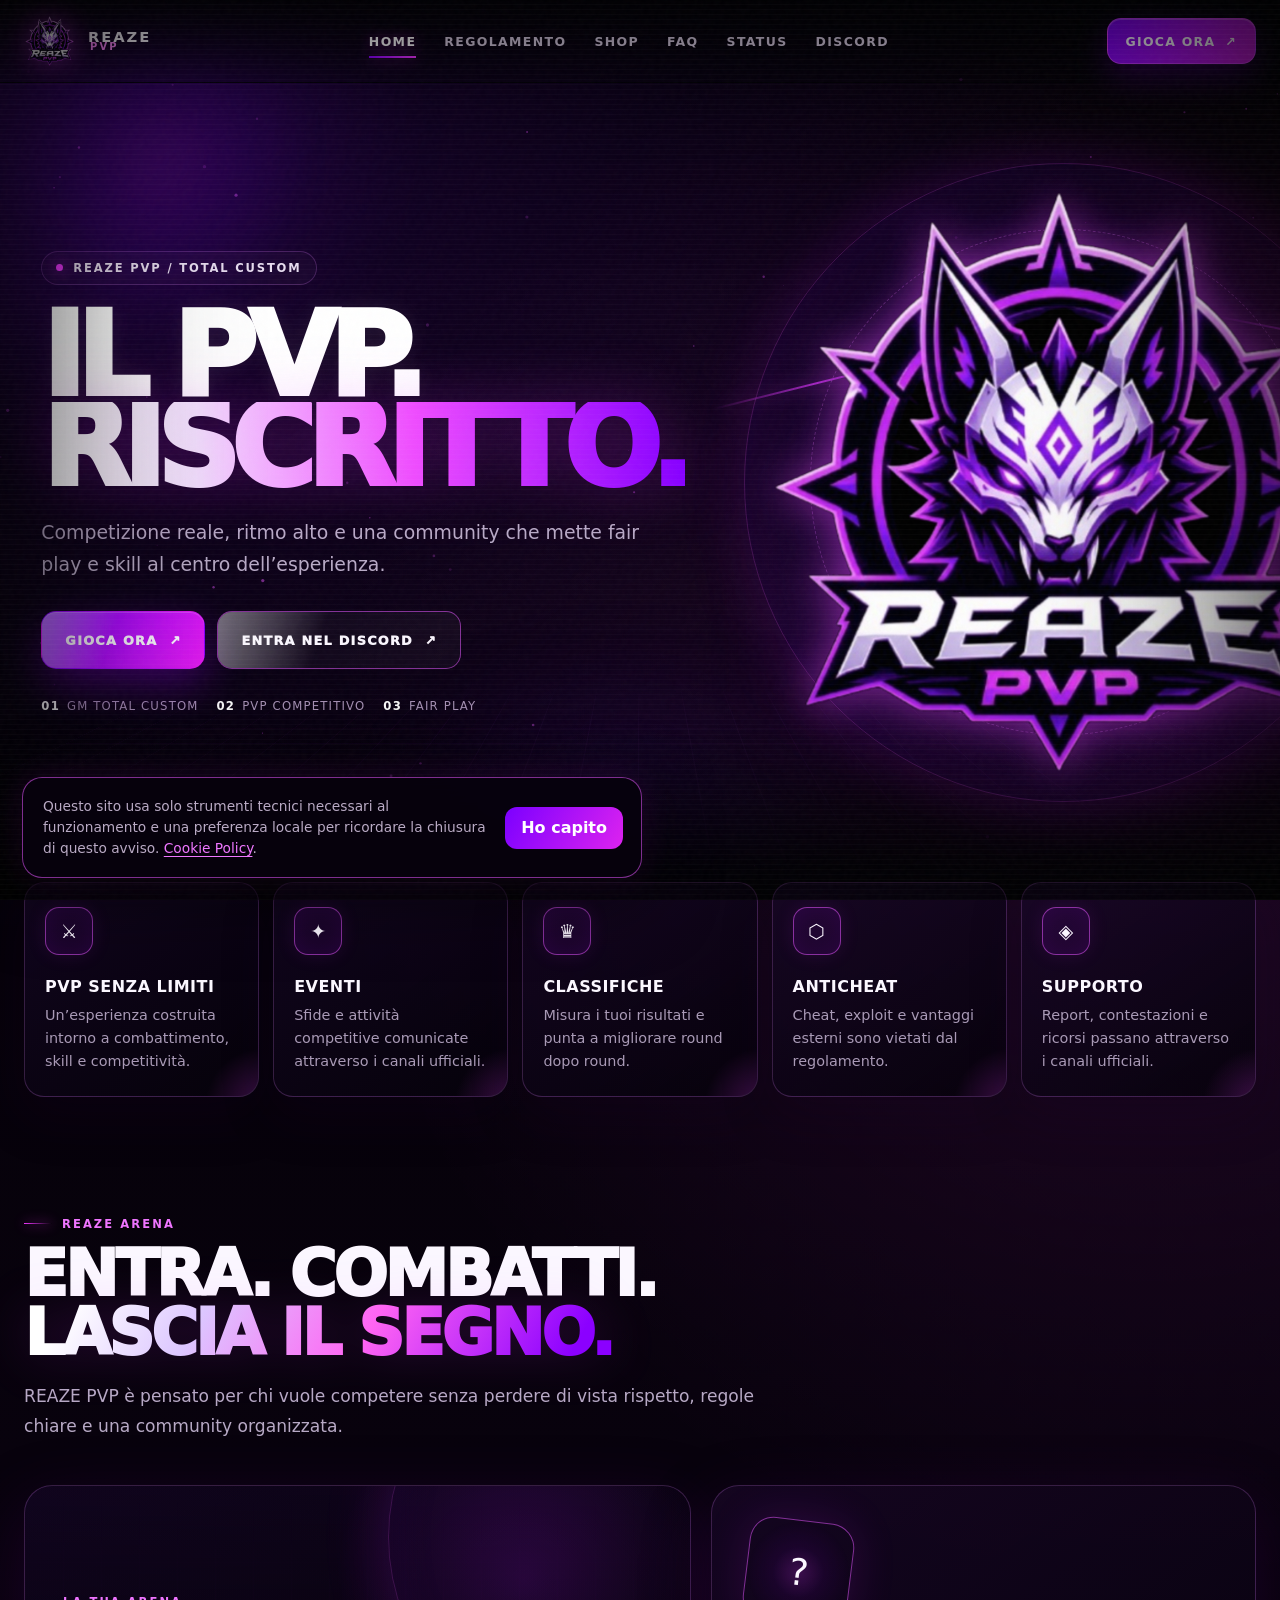
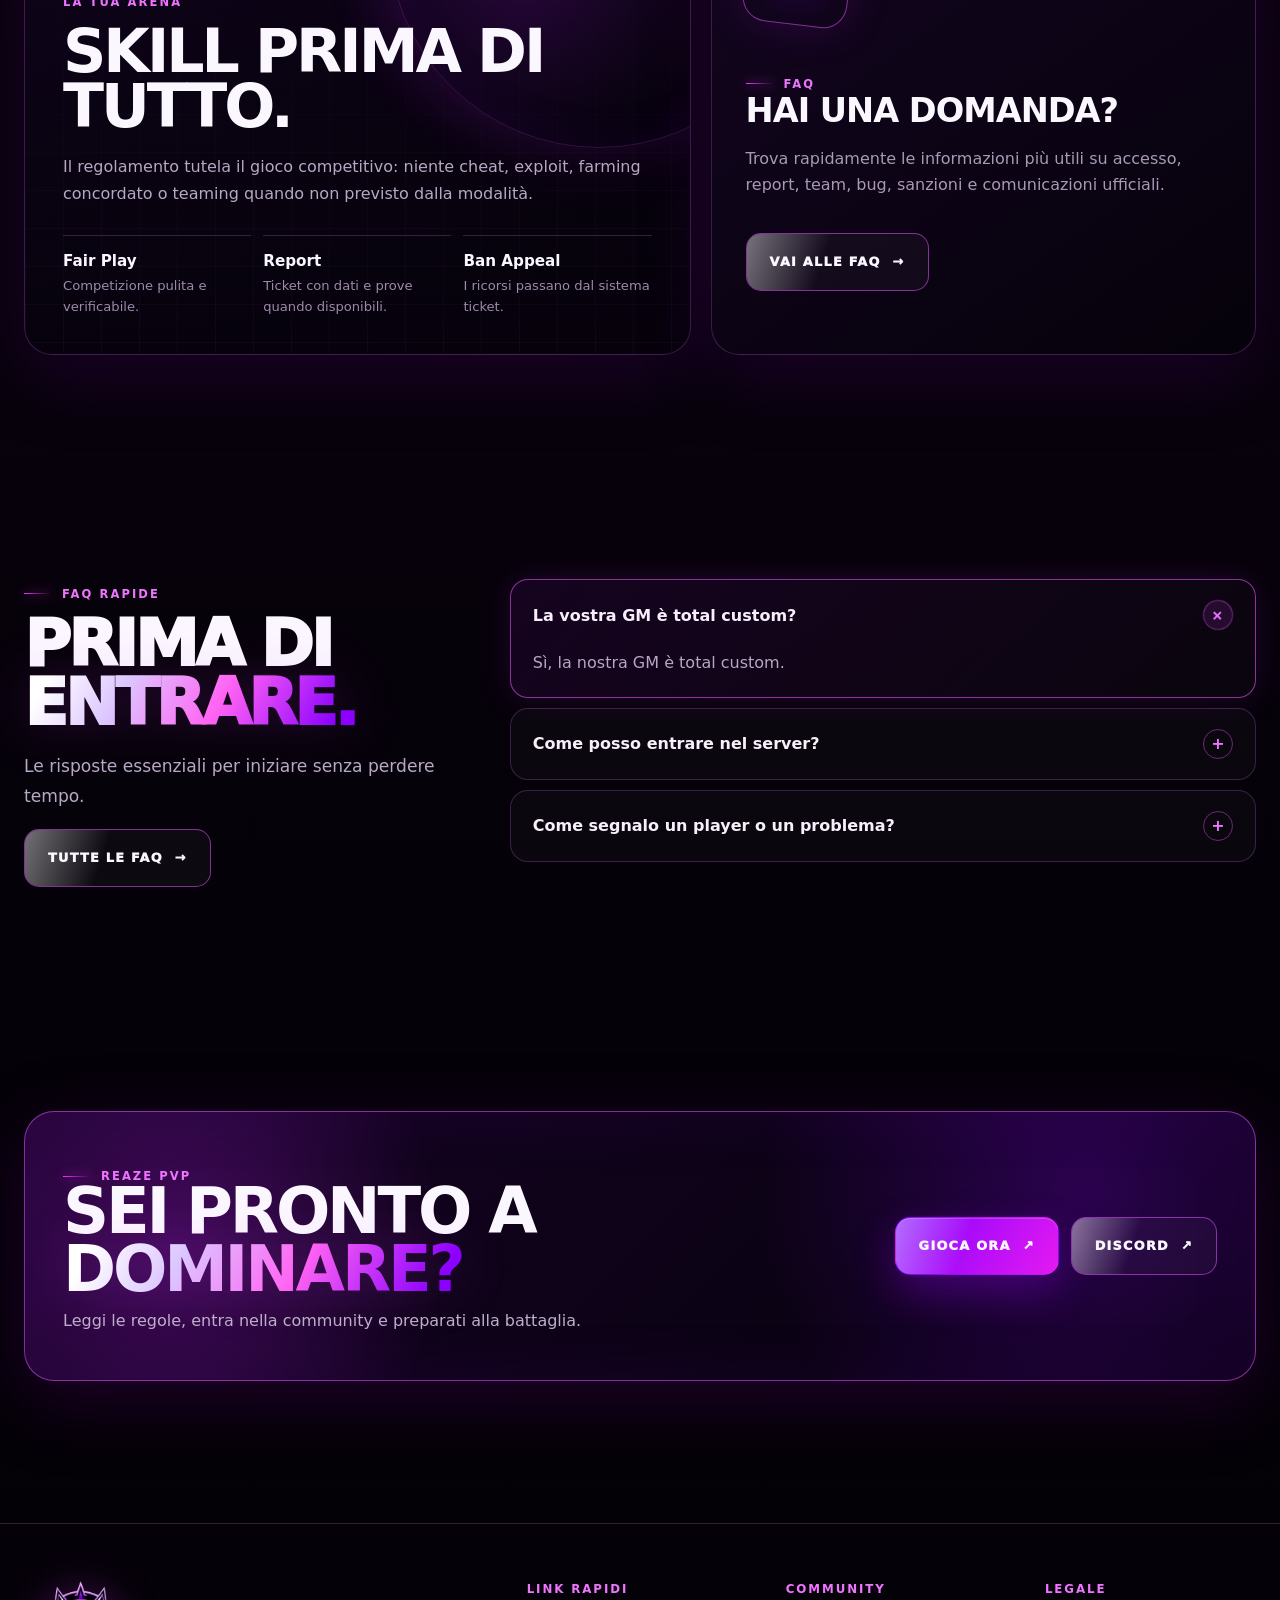
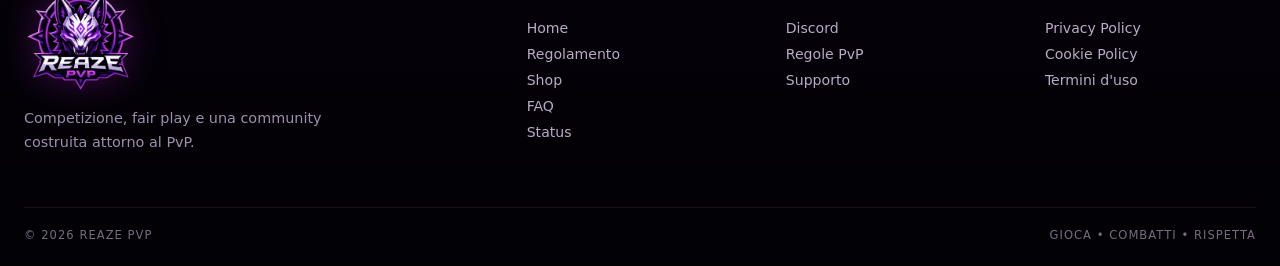
==== commit 786ea361: "Add files via upload" ====
--- a/index.html
+++ b/index.html
@@ -1,9 +1,133 @@
-<!doctype html><html lang="it"><head><meta charset="utf-8"><meta name="viewport" content="width=device-width,initial-scale=1,viewport-fit=cover"><meta name="theme-color" content="#07030c"><title>REAZE PVP — Total Custom</title><meta name="description" content="REAZE PVP — esperienza PvP total custom, identità competitiva e community Discord."><meta property="og:title" content="REAZE PVP"><meta property="og:description" content="Total custom. PvP first."><meta property="og:image" content="assets/img/reaze-pvp-logo.png"><link rel="icon" href="assets/icons/favicon-192.png"><link rel="manifest" href="site.webmanifest"><link rel="stylesheet" href="assets/css/style.css"></head><body><div class="site"><div class="noise"></div><div class="scanlines"></div><div class="vignette"></div><canvas id="particle-canvas"></canvas><div class="orb one"></div><div class="orb two"></div><div class="orb three"></div><div data-nav-slot></div>
-<main>
-<section class="hero"><div class="hero-grid"></div><div class="hero-wrap"><div class="hero-copy reveal"><span class="eyebrow"><i></i> PVP / TOTAL CUSTOM</span><h1><span class="grad">REAZE</span><br><span class="outline">PVP</span></h1><p>Un’identità costruita per il competitivo. Nessuna landing generica, nessun look da template: REAZE nasce attorno a una GM total custom e a un’esperienza PvP che deve farsi riconoscere al primo colpo.</p><div class="hero-cta"><a class="cta primary" href="#" data-discord>Entra nel Discord <span>↗</span></a><a class="cta" href="regolamento.html">Regolamento <span>→</span></a></div><div class="hero-meta"><span><b>01</b> GM TOTAL CUSTOM</span><span><b>02</b> PVP FIRST</span><span><b>03</b> PURPLE IDENTITY</span></div></div><div class="hero-visual reveal"><div class="logo-stage"><div class="ring"></div><img class="hero-logo" src="assets/img/reaze-pvp-logo.png" alt="Logo REAZE PVP"><div class="float-chip one"><i></i> TOTAL CUSTOM</div><div class="float-chip two"><i></i> REAZE CORE</div></div></div></div></section>
-<section class="section" id="identity"><div class="container manifesto"><div class="manifesto-sticky reveal"><div class="section-kicker">REAZE DNA</div><h2 class="section-title">NON UN<br>SITO DA<br>TEMPLATE.</h2><p class="section-lead">La direzione visiva prende il viola, il nero e il bianco del logo e li trasforma in un’interfaccia viva: profondità, movimento, glow, reazioni al mouse e animazioni continue senza sacrificare leggibilità.</p></div><div class="manifesto-list"><article class="manifesto-card reveal"><span class="n">01 / CUSTOM</span><h3>GM total custom</h3><p>La base del progetto è semplice: la vostra GM è total custom. Il sito comunica la stessa idea, con un’identità costruita su misura.</p></article><article class="manifesto-card reveal"><span class="n">02 / COMPETITIVE</span><h3>PvP prima di tutto</h3><p>Gerarchie nette, CTA immediate e un tono competitivo. L’utente deve capire subito dove si trova e dove entrare.</p></article><article class="manifesto-card reveal"><span class="n">03 / COMMUNITY</span><h3>Discord al centro</h3><p>Il percorso principale porta alla community: il link Discord è centralizzato nel file di configurazione e si aggiorna in tutto il sito da un solo punto.</p></article></div></div></section>
-<section class="section"><div class="container"><div class="section-kicker reveal">SYSTEM DESIGN</div><h2 class="section-title reveal">UN SITO CHE SI MUOVE<br>ANCHE QUANDO TU NON LO FAI.</h2><div class="bento"><article class="bento-card big reveal"><span class="tag">Visual engine</span><h3>Neon reactive layer</h3><p>Particelle canvas, orbite, ring rotanti, parallax sul logo, reveal allo scroll e microinterazioni rendono la pagina dinamica senza dipendere da framework esterni.</p><div class="bento-icon">R</div><div class="visual-lines"></div></article><article class="bento-card side reveal"><span class="tag">Performance</span><h3>Zero librerie pesanti</h3><p>Animazioni native CSS + JavaScript leggero. Nessun font remoto, nessun analytics preinstallato, nessun tracker caricato di nascosto.</p><div class="bento-icon">0</div></article><article class="bento-card third reveal"><span class="tag">Mobile</span><h3>Verticale vero</h3><p>Layout ridisegnato per smartphone, non semplicemente rimpicciolito.</p><div class="bento-icon">M</div></article><article class="bento-card third reveal"><span class="tag">Desktop</span><h3>Wide impact</h3><p>Composizioni ampie, profondità e uso pieno dello spazio orizzontale.</p><div class="bento-icon">W</div></article><article class="bento-card third reveal"><span class="tag">Accessibilità</span><h3>Reduced motion</h3><p>Chi attiva “riduci movimento” sul dispositivo vede una versione più stabile.</p><div class="bento-icon">A</div></article></div></div></section>
-<section class="section"><div class="container"><div class="section-kicker reveal">ONBOARDING</div><h2 class="section-title reveal">ENTRA. LEGGI. COMBATTI.</h2><div class="steps"><a class="step reveal" href="#" data-discord><span class="num">01</span><div><h3>Entra nel Discord</h3><p>Community, annunci e supporto partono da qui.</p></div><span class="arrow">↗</span></a><a class="step reveal" href="regolamento.html"><span class="num">02</span><div><h3>Apri il regolamento</h3><p>La pagina è predisposta e volutamente lasciata senza contenuti.</p></div><span class="arrow">→</span></a><a class="step reveal" href="#" data-connect><span class="num">03</span><div><h3>Connettiti</h3><p>Inserisci il link di connessione nel file config.js quando sarà pronto.</p></div><span class="arrow">↗</span></a></div></div></section>
-<section class="section" id="faq"><div class="container faq-grid"><div class="reveal"><div class="section-kicker">FAQ</div><h2 class="section-title">DOMANDE<br>RAPIDE.</h2><p class="section-lead">Poche risposte utili, senza riempire il sito di testo inutile.</p></div><div class="faq-list reveal"><div class="faq-item open"><button class="faq-q"><span>La vostra GM è total custom?</span><span>+</span></button><div class="faq-a"><div><p>Sì. La GM di REAZE PVP è total custom.</p></div></div></div><div class="faq-item"><button class="faq-q"><span>Dove trovo annunci e aggiornamenti?</span><span>+</span></button><div class="faq-a"><div><p>Il punto di riferimento è il Discord ufficiale, collegabile da un unico campo nel file <strong>assets/js/config.js</strong>.</p></div></div></div><div class="faq-item"><button class="faq-q"><span>Dove verrà pubblicato il regolamento?</span><span>+</span></button><div class="faq-a"><div><p>Nella pagina Regolamento. Al momento il contenuto è intenzionalmente vuoto e pronto per essere inserito direttamente da codice.</p></div></div></div><div class="faq-item"><button class="faq-q"><span>Lo shop è già attivo?</span><span>+</span></button><div class="faq-a"><div><p>No. La pagina Shop è stata lasciata volutamente senza prodotti o immagini, così potrà essere popolata in seguito direttamente dal codice.</p></div></div></div><div class="faq-item"><button class="faq-q"><span>Il sito usa tracker o analytics?</span><span>+</span></button><div class="faq-a"><div><p>Nel pacchetto consegnato no: non sono caricati tracker esterni. Il sistema consenso è già predisposto per essere collegato a eventuali strumenti futuri prima della loro attivazione.</p></div></div></div></div></div></section>
-<section class="cta-zone"><div class="cta-panel reveal"><div class="section-kicker">REAZE PVP</div><h2>READY TO<br>REAZE?</h2><div class="hero-cta"><a class="cta primary" href="#" data-discord>Discord <span>↗</span></a><a class="cta" href="status.html">Server status <span>→</span></a></div></div></section>
-</main><div data-footer-slot></div></div><script src="assets/js/config.js"></script><script src="assets/js/components.js"></script><script src="assets/js/app.js"></script><script src="assets/js/consent.js"></script></body></html>
+<!doctype html>
+<html lang="it">
+<head>
+  <meta charset="utf-8">
+  <meta name="viewport" content="width=device-width,initial-scale=1,viewport-fit=cover">
+  <meta name="theme-color" content="#050208">
+  <meta name="description" content="REAZE PVP — PvP competitivo, GM total custom e community.">
+  <meta property="og:title" content="REAZE PVP">
+  <meta property="og:description" content="Il PvP. Riscritto.">
+  <meta property="og:image" content="assets/img/reaze-pvp-logo.png">
+  <title>REAZE PVP — Il PvP. Riscritto.</title>
+  <link rel="icon" href="assets/icons/favicon-192.png">
+  <link rel="manifest" href="site.webmanifest">
+  <link rel="stylesheet" href="assets/css/style.css">
+</head>
+<body>
+<div class="site">
+  <div class="noise"></div><div class="scanlines"></div><div class="vignette"></div><div class="pointer-glow"></div>
+  <div class="ambient"><span class="a1"></span><span class="a2"></span><span class="a3"></span></div>
+  <canvas id="particle-canvas"></canvas>
+  <div data-nav-slot></div>
+
+  <main>
+    <section class="hero">
+      <div class="hero-shell">
+        <div class="hero-copy reveal">
+          <span class="hero-badge"><i></i> REAZE PVP / TOTAL CUSTOM</span>
+          <h1><span class="top">IL PVP.</span><span class="bottom">RISCRITTO.</span></h1>
+          <p>Competizione reale, ritmo alto e una community che mette fair play e skill al centro dell’esperienza.</p>
+          <div class="hero-actions">
+            <a class="btn primary" href="#" data-connect>Gioca ora <span>↗</span></a>
+            <a class="btn" href="#" data-discord>Entra nel Discord <span>↗</span></a>
+          </div>
+          <div class="hero-mini">
+            <span><b>01</b> GM TOTAL CUSTOM</span>
+            <span><b>02</b> PVP COMPETITIVO</span>
+            <span><b>03</b> FAIR PLAY</span>
+          </div>
+        </div>
+
+        <div class="logo-stage reveal" data-logo-stage>
+          <div class="logo-orbit"></div>
+          <span class="energy-streak s1"></span><span class="energy-streak s2"></span><span class="energy-streak s3"></span>
+          <img class="hero-logo" src="assets/img/reaze-pvp-logo.png" alt="Logo REAZE PVP">
+        </div>
+      </div>
+    </section>
+
+    <section class="feature-rail">
+      <div class="container feature-grid">
+        <article class="feature-card reveal"><div class="feature-icon">⚔</div><h3>PvP senza limiti</h3><p>Un’esperienza costruita intorno a combattimento, skill e competitività.</p></article>
+        <article class="feature-card reveal"><div class="feature-icon">✦</div><h3>Eventi</h3><p>Sfide e attività competitive comunicate attraverso i canali ufficiali.</p></article>
+        <article class="feature-card reveal"><div class="feature-icon">♛</div><h3>Classifiche</h3><p>Misura i tuoi risultati e punta a migliorare round dopo round.</p></article>
+        <article class="feature-card reveal"><div class="feature-icon">⬡</div><h3>Anticheat</h3><p>Cheat, exploit e vantaggi esterni sono vietati dal regolamento.</p></article>
+        <article class="feature-card reveal"><div class="feature-icon">◈</div><h3>Supporto</h3><p>Report, contestazioni e ricorsi passano attraverso i canali ufficiali.</p></article>
+      </div>
+    </section>
+
+    <section class="section">
+      <div class="container">
+        <span class="kicker reveal">REAZE ARENA</span>
+        <h2 class="title-lg reveal">ENTRA. COMBATTI.<br><span class="gradient-text">LASCIA IL SEGNO.</span></h2>
+        <p class="lead reveal">REAZE PVP è pensato per chi vuole competere senza perdere di vista rispetto, regole chiare e una community organizzata.</p>
+        <div class="story-grid">
+          <article class="arena-card reveal">
+            <div class="arena-content">
+              <span class="arena-label">La tua arena</span>
+              <h3>Skill prima di tutto.</h3>
+              <p>Il regolamento tutela il gioco competitivo: niente cheat, exploit, farming concordato o teaming quando non previsto dalla modalità.</p>
+              <div class="arena-points">
+                <div class="arena-point"><b>Fair Play</b><span>Competizione pulita e verificabile.</span></div>
+                <div class="arena-point"><b>Report</b><span>Ticket con dati e prove quando disponibili.</span></div>
+                <div class="arena-point"><b>Ban Appeal</b><span>I ricorsi passano dal sistema ticket.</span></div>
+              </div>
+            </div>
+          </article>
+          <aside class="faq-preview reveal">
+            <div class="cube">?</div>
+            <span class="kicker">FAQ</span>
+            <h3>Hai una domanda?</h3>
+            <p>Trova rapidamente le informazioni più utili su accesso, report, team, bug, sanzioni e comunicazioni ufficiali.</p>
+            <a class="btn" href="faq.html">Vai alle FAQ <span>→</span></a>
+          </aside>
+        </div>
+      </div>
+    </section>
+
+    <section class="section">
+      <div class="container home-faq">
+        <div class="home-faq-copy reveal">
+          <span class="kicker">FAQ RAPIDE</span>
+          <h2 class="title-lg">PRIMA DI<br><span class="gradient-text">ENTRARE.</span></h2>
+          <p class="lead">Le risposte essenziali per iniziare senza perdere tempo.</p>
+          <a class="btn" href="faq.html">Tutte le FAQ <span>→</span></a>
+        </div>
+        <div class="faq-list reveal">
+          <article class="faq-item open">
+            <button class="faq-question" type="button"><span>La vostra GM è total custom?</span><span>+</span></button>
+            <div class="faq-answer"><div><p>Sì, la nostra GM è total custom.</p></div></div>
+          </article>
+          <article class="faq-item">
+            <button class="faq-question" type="button"><span>Come posso entrare nel server?</span><span>+</span></button>
+            <div class="faq-answer"><div><p>Usa il pulsante “Gioca ora” quando il collegamento è disponibile oppure consulta i canali ufficiali REAZE PVP.</p></div></div>
+          </article>
+          <article class="faq-item">
+            <button class="faq-question" type="button"><span>Come segnalo un player o un problema?</span><span>+</span></button>
+            <div class="faq-answer"><div><p>Apri un ticket e indica nome o ID del player, orario e prove quando disponibili.</p></div></div>
+          </article>
+        </div>
+      </div>
+    </section>
+
+    <section class="section">
+      <div class="container">
+        <div class="cta-banner reveal">
+          <div><span class="kicker">REAZE PVP</span><h2>SEI PRONTO A<br><span class="gradient-text">DOMINARE?</span></h2><p>Leggi le regole, entra nella community e preparati alla battaglia.</p></div>
+          <div class="hero-actions"><a class="btn primary" href="#" data-connect>Gioca ora <span>↗</span></a><a class="btn" href="#" data-discord>Discord <span>↗</span></a></div>
+        </div>
+      </div>
+    </section>
+  </main>
+
+  <div data-footer-slot></div>
+
+  <div class="cookie-banner" data-cookie-banner>
+    <p>Questo sito usa solo strumenti tecnici necessari al funzionamento e una preferenza locale per ricordare la chiusura di questo avviso. <a href="cookie-policy.html">Cookie Policy</a>.</p>
+    <button type="button" data-cookie-ok>Ho capito</button>
+  </div>
+  <button class="cookie-reopen" type="button" aria-label="Informazioni cookie" data-cookie-reopen>◉</button>
+</div>
+<script src="assets/js/config.js"></script><script src="assets/js/components.js"></script><script src="assets/js/app.js"></script><script src="assets/js/consent.js"></script>
+</body>
+</html>
--- a/assets/css/style.css
+++ b/assets/css/style.css
@@ -1,17 +1,301 @@
 :root{
-  --bg:#050208;--bg2:#0b0511;--panel:rgba(14,7,24,.62);--panel2:rgba(25,9,44,.72);
-  --ink:#fbf7ff;--muted:#b7a8c9;--violet:#7a00ff;--purple:#a800ff;--magenta:#ed25ff;
-  --pink:#ff77ff;--line:rgba(225,164,255,.18);--glow:0 0 35px rgba(194,31,255,.32);
-  --r:28px;--nav-h:82px;--max:1240px;
-}
-*{box-sizing:border-box}html{scroll-behavior:smooth;background:var(--bg)}body{margin:0;color:var(--ink);background:
-radial-gradient(circle at 15% 15%,rgba(121,0,255,.16),transparent 28%),
-radial-gradient(circle at 85% 32%,rgba(237,37,255,.10),transparent 30%),
-linear-gradient(180deg,#030105,#09030d 55%,#030105);font-family:Inter,ui-sans-serif,system-ui,-apple-system,BlinkMacSystemFont,"Segoe UI",sans-serif;overflow-x:hidden}
-a{color:inherit;text-decoration:none}button,input{font:inherit}.site{position:relative;isolation:isolate}.noise,.scanlines,.vignette{position:fixed;inset:0;pointer-events:none;z-index:100}.noise{opacity:.055;background-image:url("data:image/svg+xml,%3Csvg viewBox='0 0 180 180' xmlns='http://www.w3.org/2000/svg'%3E%3Cfilter id='n'%3E%3CfeTurbulence type='fractalNoise' baseFrequency='.85' numOctaves='4' stitchTiles='stitch'/%3E%3C/filter%3E%3Crect width='100%25' height='100%25' filter='url(%23n)' opacity='.55'/%3E%3C/svg%3E")}.scanlines{opacity:.045;background:repeating-linear-gradient(0deg,rgba(255,255,255,.6) 0,rgba(255,255,255,.6) 1px,transparent 1px,transparent 4px)}.vignette{box-shadow:inset 0 0 180px 50px #000}
-#particle-canvas{position:fixed;inset:0;width:100%;height:100%;pointer-events:none;z-index:-1;opacity:.8}.orb{position:fixed;border-radius:999px;filter:blur(70px);opacity:.16;pointer-events:none;z-index:-2;animation:orbFloat 13s ease-in-out infinite}.orb.one{width:42vw;height:42vw;background:#8d00ff;top:-18vw;left:-14vw}.orb.two{width:34vw;height:34vw;background:#ff24e9;right:-15vw;top:26vh;animation-delay:-4s}.orb.three{width:25vw;height:25vw;background:#4a00ff;left:32vw;bottom:-14vw;animation-delay:-8s}@keyframes orbFloat{50%{transform:translate3d(7vw,4vh,0) scale(1.15)}}
-.nav{height:var(--nav-h);position:fixed;top:0;left:0;right:0;z-index:80;display:flex;align-items:center;justify-content:center;padding:0 26px;background:linear-gradient(180deg,rgba(4,2,7,.86),rgba(4,2,7,.28));backdrop-filter:blur(18px);border-bottom:1px solid transparent;transition:.35s}.nav.scrolled{border-color:var(--line);background:rgba(5,2,9,.82)}.nav-inner{width:min(var(--max),100%);display:grid;grid-template-columns:auto 1fr auto;align-items:center;gap:26px}.brand{display:flex;align-items:center;gap:10px;font-weight:900;letter-spacing:.13em}.brand img{width:48px;height:48px;object-fit:contain;filter:drop-shadow(0 0 12px rgba(225,55,255,.55))}.brand span{font-size:.9rem}.nav-links{display:flex;justify-content:center;gap:28px;color:#dacbe6;font-size:.84rem;font-weight:750;letter-spacing:.12em;text-transform:uppercase}.nav-links a{position:relative;padding:10px 0}.nav-links a:after{content:"";position:absolute;left:0;right:100%;bottom:3px;height:1px;background:linear-gradient(90deg,var(--pink),var(--purple));transition:.3s}.nav-links a:hover:after{right:0}.nav-actions{display:flex;gap:10px}.icon-btn,.pill{border:1px solid var(--line);background:rgba(255,255,255,.035);color:#fff;border-radius:999px;height:44px;display:inline-flex;align-items:center;justify-content:center;cursor:pointer;transition:.25s}.icon-btn{width:44px}.icon-btn:hover,.pill:hover{border-color:rgba(235,97,255,.56);box-shadow:0 0 22px rgba(203,35,255,.18);transform:translateY(-1px)}.pill{padding:0 18px;font-size:.82rem;font-weight:850;letter-spacing:.08em;text-transform:uppercase}.pill.primary{background:linear-gradient(110deg,#8a00ff,#e020f3);border-color:transparent;box-shadow:0 10px 35px rgba(173,0,255,.26)}.mobile-toggle{display:none}
-.hero{min-height:100svh;padding:calc(var(--nav-h) + 40px) 28px 40px;display:grid;place-items:center;position:relative;overflow:hidden}.hero-grid{position:absolute;inset:0;background-image:linear-gradient(rgba(211,105,255,.06) 1px,transparent 1px),linear-gradient(90deg,rgba(211,105,255,.06) 1px,transparent 1px);background-size:54px 54px;mask-image:linear-gradient(to bottom,transparent 0,#000 22%,#000 70%,transparent 100%);transform:perspective(700px) rotateX(62deg) translateY(26vh) scale(1.4);transform-origin:center bottom;opacity:.55}.hero-wrap{width:min(1300px,100%);display:grid;grid-template-columns:1.02fr .98fr;align-items:center;gap:38px;position:relative}.eyebrow{display:inline-flex;align-items:center;gap:10px;border:1px solid var(--line);border-radius:999px;padding:9px 14px;color:#e6d9ee;background:rgba(255,255,255,.028);font-size:.76rem;font-weight:800;letter-spacing:.16em;text-transform:uppercase}.eyebrow i{width:7px;height:7px;border-radius:50%;background:#d63aff;box-shadow:0 0 16px #e649ff;animation:pulse 1.8s ease-in-out infinite}@keyframes pulse{50%{transform:scale(1.65);opacity:.5}}.hero h1{font-size:clamp(4.4rem,9vw,9.4rem);line-height:.78;letter-spacing:-.075em;margin:28px 0 26px;text-transform:uppercase;font-weight:950}.hero h1 .outline{-webkit-text-stroke:1.5px rgba(255,255,255,.8);color:transparent;text-shadow:0 0 36px rgba(203,48,255,.19)}.hero h1 .grad{display:inline-block;background:linear-gradient(135deg,#fff 12%,#caa8ff 34%,#ff49f0 58%,#8a00ff 86%);-webkit-background-clip:text;color:transparent;filter:drop-shadow(0 0 26px rgba(196,38,255,.25))}.hero-copy p{max-width:640px;color:var(--muted);font-size:clamp(1rem,1.6vw,1.2rem);line-height:1.75}.hero-cta{display:flex;flex-wrap:wrap;gap:12px;margin-top:30px}.cta{position:relative;min-height:56px;padding:0 23px;border-radius:14px;display:inline-flex;align-items:center;gap:12px;font-size:.87rem;font-weight:900;text-transform:uppercase;letter-spacing:.1em;border:1px solid var(--line);overflow:hidden;transition:.25s}.cta.primary{background:linear-gradient(120deg,#7d00ff 0,#e326f5 100%);border-color:transparent;box-shadow:0 18px 48px rgba(157,0,255,.32)}.cta:before{content:"";position:absolute;inset:-120% 55% -120% -40%;background:linear-gradient(90deg,transparent,rgba(255,255,255,.45),transparent);transform:rotate(17deg);transition:.55s}.cta:hover:before{transform:translateX(350%) rotate(17deg)}.cta:hover{transform:translateY(-3px)}.hero-meta{display:flex;gap:26px;margin-top:34px;color:#9e90ad;font-size:.76rem;letter-spacing:.13em;text-transform:uppercase}.hero-meta b{color:white}.hero-visual{position:relative;display:grid;place-items:center;min-height:680px}.logo-stage{width:min(620px,48vw);aspect-ratio:1;position:relative;display:grid;place-items:center;transform-style:preserve-3d}.logo-stage:before,.logo-stage:after{content:"";position:absolute;border-radius:50%;border:1px solid rgba(224,94,255,.28);inset:7%;box-shadow:inset 0 0 60px rgba(148,0,255,.08),0 0 60px rgba(216,51,255,.08);animation:spin 18s linear infinite}.logo-stage:after{inset:17%;border-style:dashed;animation-direction:reverse;animation-duration:11s}.ring{position:absolute;inset:1%;border:1px solid rgba(170,70,255,.15);border-radius:50%;animation:spin 28s linear infinite}.ring:before,.ring:after{content:"";position:absolute;width:8px;height:8px;border-radius:50%;background:#f35cff;box-shadow:0 0 22px #f35cff}.ring:before{top:16%;left:14%}.ring:after{bottom:13%;right:17%}@keyframes spin{to{transform:rotate(360deg)}}.hero-logo{width:92%;height:92%;object-fit:contain;position:relative;z-index:4;filter:drop-shadow(0 0 18px rgba(222,55,255,.45)) drop-shadow(0 0 48px rgba(106,0,255,.25));animation:logoFloat 5.4s ease-in-out infinite}@keyframes logoFloat{50%{transform:translateY(-16px) rotate(.3deg) scale(1.012)}}.float-chip{position:absolute;z-index:6;border:1px solid rgba(228,141,255,.26);background:rgba(11,5,18,.62);backdrop-filter:blur(14px);border-radius:14px;padding:12px 14px;font-size:.72rem;font-weight:850;letter-spacing:.13em;text-transform:uppercase;box-shadow:var(--glow);animation:chip 5s ease-in-out infinite}.float-chip.one{top:17%;right:-3%}.float-chip.two{bottom:17%;left:-5%;animation-delay:-2.2s}.float-chip i{display:inline-block;width:7px;height:7px;border-radius:50%;background:#e84eff;margin-right:8px;box-shadow:0 0 12px #e84eff}@keyframes chip{50%{transform:translateY(-10px)}}
-.section{padding:130px 28px;position:relative}.container{width:min(var(--max),100%);margin:auto}.section-kicker{font-size:.72rem;letter-spacing:.19em;text-transform:uppercase;color:#e85dff;font-weight:900}.section-title{font-size:clamp(2.8rem,5.4vw,6rem);line-height:.92;letter-spacing:-.055em;margin:16px 0 22px;font-weight:950;text-transform:uppercase;max-width:980px}.section-lead{max-width:760px;color:var(--muted);line-height:1.78;font-size:1.08rem}.manifesto{display:grid;grid-template-columns:.8fr 1.2fr;gap:80px;align-items:start}.manifesto-sticky{position:sticky;top:130px}.manifesto-list{display:grid;gap:18px}.manifesto-card{position:relative;border:1px solid var(--line);border-radius:26px;background:linear-gradient(145deg,rgba(255,255,255,.045),rgba(255,255,255,.015));padding:30px;overflow:hidden;min-height:205px;transition:.35s}.manifesto-card:hover{transform:translateX(8px);border-color:rgba(233,96,255,.42);box-shadow:0 18px 55px rgba(82,0,110,.16)}.manifesto-card:after{content:"";position:absolute;width:180px;height:180px;border-radius:50%;right:-90px;bottom:-100px;background:radial-gradient(circle,#d838ff 0,transparent 68%);opacity:.13}.manifesto-card .n{font:800 .76rem/1 ui-monospace,SFMono-Regular,Menlo,monospace;color:#9a73b3;letter-spacing:.12em}.manifesto-card h3{font-size:1.55rem;margin:40px 0 10px}.manifesto-card p{margin:0;color:#a995ba;line-height:1.65}.bento{display:grid;grid-template-columns:repeat(12,1fr);gap:18px;margin-top:50px}.bento-card{min-height:280px;border-radius:28px;border:1px solid var(--line);background:linear-gradient(145deg,rgba(25,9,44,.66),rgba(7,3,12,.8));padding:30px;position:relative;overflow:hidden;transition:.35s}.bento-card:hover{transform:translateY(-7px);border-color:rgba(238,92,255,.38);box-shadow:0 28px 80px rgba(79,0,118,.22)}.bento-card.big{grid-column:span 7;min-height:430px}.bento-card.side{grid-column:span 5;min-height:430px}.bento-card.third{grid-column:span 4}.bento-card .tag{font-size:.68rem;color:#d878ff;letter-spacing:.15em;text-transform:uppercase;font-weight:900}.bento-card h3{font-size:2rem;margin:15px 0 12px}.bento-card p{max-width:530px;color:#a995ba;line-height:1.7}.bento-icon{position:absolute;right:24px;bottom:18px;font-size:clamp(5rem,12vw,11rem);font-weight:950;color:transparent;-webkit-text-stroke:1px rgba(238,122,255,.16);letter-spacing:-.09em}.visual-lines{position:absolute;inset:auto 0 0 0;height:48%;background:repeating-linear-gradient(90deg,transparent 0 22px,rgba(217,87,255,.09) 22px 23px);mask-image:linear-gradient(to top,#000,transparent)}.steps{margin-top:60px;border-top:1px solid var(--line)}.step{display:grid;grid-template-columns:90px 1fr auto;gap:24px;align-items:center;padding:32px 0;border-bottom:1px solid var(--line);transition:.25s}.step:hover{padding-left:14px}.step .num{font:900 .82rem/1 ui-monospace,monospace;color:#af83c8}.step h3{margin:0;font-size:clamp(1.4rem,2.5vw,2.25rem)}.step p{margin:6px 0 0;color:#9988aa}.step .arrow{font-size:1.6rem;color:#df50ff}.faq-grid{display:grid;grid-template-columns:.75fr 1.25fr;gap:70px}.faq-list{border-top:1px solid var(--line)}.faq-item{border-bottom:1px solid var(--line)}.faq-q{width:100%;padding:26px 0;display:grid;grid-template-columns:1fr auto;gap:20px;align-items:center;background:none;border:0;color:white;text-align:left;cursor:pointer;font-weight:850;font-size:1.08rem}.faq-q span:last-child{width:34px;height:34px;border:1px solid var(--line);border-radius:50%;display:grid;place-items:center;transition:.3s}.faq-item.open .faq-q span:last-child{transform:rotate(45deg);border-color:#de5cff}.faq-a{display:grid;grid-template-rows:0fr;transition:grid-template-rows .36s ease}.faq-a>div{overflow:hidden}.faq-a p{margin:0;padding:0 48px 26px 0;color:#a993b8;line-height:1.7}.faq-item.open .faq-a{grid-template-rows:1fr}.cta-zone{padding:100px 28px 130px}.cta-panel{width:min(var(--max),100%);margin:auto;border:1px solid rgba(234,102,255,.28);border-radius:36px;padding:clamp(38px,7vw,80px);position:relative;overflow:hidden;background:linear-gradient(135deg,rgba(94,0,149,.35),rgba(18,4,30,.7));box-shadow:0 45px 140px rgba(73,0,100,.25)}.cta-panel:before{content:"";position:absolute;width:520px;height:520px;border-radius:50%;background:#bd1cff;filter:blur(120px);opacity:.18;right:-120px;top:-220px}.cta-panel h2{font-size:clamp(3rem,7vw,7.5rem);line-height:.88;letter-spacing:-.06em;text-transform:uppercase;margin:0 0 28px;max-width:900px}.footer{border-top:1px solid var(--line);padding:42px 28px 28px;color:#8e7d9e}.footer-inner{width:min(var(--max),100%);margin:auto;display:grid;grid-template-columns:1fr auto;gap:30px}.footer-brand{display:flex;align-items:center;gap:12px;color:white;font-weight:900}.footer-brand img{width:50px}.footer-links{display:flex;flex-wrap:wrap;justify-content:flex-end;gap:18px;font-size:.8rem}.footer-bottom{width:min(var(--max),100%);margin:28px auto 0;padding-top:20px;border-top:1px solid rgba(255,255,255,.05);display:flex;justify-content:space-between;gap:20px;font-size:.72rem}.cookie-fab{position:fixed;left:18px;bottom:18px;z-index:96;width:44px;height:44px;border-radius:50%;border:1px solid rgba(239,119,255,.28);background:rgba(7,3,12,.82);backdrop-filter:blur(14px);color:#fff;display:none;place-items:center;cursor:pointer;box-shadow:var(--glow)}.cookie-fab.show{display:grid}.cookie-banner{position:fixed;left:20px;right:20px;bottom:20px;z-index:120;max-width:1080px;margin:auto;border:1px solid rgba(228,116,255,.3);background:rgba(8,3,14,.94);backdrop-filter:blur(22px);border-radius:24px;padding:22px;box-shadow:0 30px 100px rgba(0,0,0,.55),0 0 60px rgba(165,24,255,.12);display:none}.cookie-banner.show{display:block;animation:cookieIn .35s ease-out}@keyframes cookieIn{from{transform:translateY(20px);opacity:0}}.cookie-grid{display:grid;grid-template-columns:1fr auto;gap:24px;align-items:center}.cookie-banner h3{margin:0 0 7px;font-size:1rem}.cookie-banner p{margin:0;color:#a995b7;font-size:.85rem;line-height:1.55;max-width:700px}.cookie-actions{display:flex;flex-wrap:wrap;justify-content:flex-end;gap:8px}.cookie-actions button{border-radius:12px;padding:11px 14px;border:1px solid var(--line);background:rgba(255,255,255,.04);color:#fff;cursor:pointer;font-weight:800;font-size:.78rem}.cookie-actions button.accept{background:linear-gradient(110deg,#7f00ff,#e625f2);border-color:transparent}.cookie-settings{display:none;margin-top:18px;padding-top:18px;border-top:1px solid var(--line)}.cookie-settings.open{display:grid;gap:12px}.cookie-row{display:flex;justify-content:space-between;gap:20px;align-items:center}.cookie-row small{color:#9e8bac}.switch{width:46px;height:26px;border-radius:999px;background:#261332;border:1px solid var(--line);position:relative}.switch:after{content:"";position:absolute;width:18px;height:18px;border-radius:50%;background:#fff;top:3px;left:4px}.switch.on{background:#8b09d8}.switch.on:after{left:22px}.switch.disabled{opacity:.42}.legal-shell,.blank-shell{min-height:100svh;padding:calc(var(--nav-h) + 72px) 28px 90px}.legal-card{width:min(980px,100%);margin:auto;border:1px solid var(--line);background:rgba(12,5,20,.62);backdrop-filter:blur(18px);border-radius:30px;padding:clamp(28px,5vw,58px)}.legal-card h1{font-size:clamp(2.7rem,6vw,5.5rem);letter-spacing:-.055em;margin:0 0 22px}.legal-card h2{margin-top:36px}.legal-card p,.legal-card li{color:#b4a2c2;line-height:1.78}.placeholder{display:inline-block;padding:2px 6px;border:1px dashed #bb5be2;color:#f0b6ff;border-radius:6px}.blank-shell{position:relative;overflow:hidden}.blank-shell:before{content:"";position:absolute;inset:0;background:radial-gradient(circle at 50% 35%,rgba(142,0,255,.13),transparent 30%)}.page-label{position:fixed;right:18px;bottom:18px;z-index:30;font:700 .63rem/1 ui-monospace,monospace;color:#725d7f;letter-spacing:.12em;text-transform:uppercase}.status-grid{display:grid;grid-template-columns:1.15fr .85fr;gap:18px;margin-top:40px}.status-card{border:1px solid var(--line);border-radius:24px;padding:26px;background:rgba(255,255,255,.025)}.status-state{display:flex;align-items:center;gap:12px;font-weight:900;font-size:1.25rem}.status-dot{width:12px;height:12px;border-radius:50%;background:#d657ff;box-shadow:0 0 20px #d657ff}.status-kpis{display:grid;grid-template-columns:repeat(2,1fr);gap:12px;margin-top:22px}.kpi{border:1px solid rgba(255,255,255,.07);border-radius:16px;padding:18px}.kpi small{color:#9685a5;text-transform:uppercase;letter-spacing:.12em}.kpi b{display:block;font-size:1.6rem;margin-top:8px}.reveal{opacity:0;transform:translateY(30px);transition:opacity .85s cubic-bezier(.2,.7,.2,1),transform .85s cubic-bezier(.2,.7,.2,1)}.reveal.in{opacity:1;transform:none}
-@media(max-width:980px){.nav-inner{grid-template-columns:auto auto}.nav-links{position:fixed;inset:var(--nav-h) 16px auto;background:rgba(8,3,14,.96);backdrop-filter:blur(22px);border:1px solid var(--line);border-radius:22px;padding:18px;display:none;flex-direction:column;gap:4px}.nav-links.open{display:flex}.nav-actions .pill{display:none}.mobile-toggle{display:inline-flex}.hero-wrap{grid-template-columns:1fr;text-align:center}.hero-copy p{margin-left:auto;margin-right:auto}.hero-cta,.hero-meta{justify-content:center}.hero-visual{min-height:470px;margin-top:-20px}.logo-stage{width:min(520px,88vw)}.float-chip.one{right:4%}.float-chip.two{left:4%}.manifesto,.faq-grid{grid-template-columns:1fr;gap:48px}.manifesto-sticky{position:relative;top:auto}.bento-card.big,.bento-card.side{grid-column:span 12}.bento-card.third{grid-column:span 6}.status-grid{grid-template-columns:1fr}}@media(max-width:700px){:root{--nav-h:72px}.nav{padding:0 16px}.brand span{display:none}.brand img{width:43px;height:43px}.hero{padding-left:18px;padding-right:18px}.hero h1{font-size:clamp(4rem,24vw,6.2rem)}.hero-meta{gap:12px;flex-direction:column}.hero-visual{min-height:390px}.float-chip{font-size:.59rem;padding:10px}.section{padding:90px 18px}.bento-card.third{grid-column:span 12}.step{grid-template-columns:50px 1fr auto}.step p{display:none}.faq-grid{gap:34px}.cta-zone{padding:60px 18px 90px}.cta-panel{border-radius:26px}.footer{padding-left:18px;padding-right:18px}.footer-inner,.footer-bottom{grid-template-columns:1fr;display:grid}.footer-links{justify-content:flex-start}.cookie-banner{left:10px;right:10px;bottom:10px}.cookie-grid{grid-template-columns:1fr}.cookie-actions{justify-content:flex-start}.legal-shell,.blank-shell{padding-left:18px;padding-right:18px}.status-kpis{grid-template-columns:1fr}}
-@media(prefers-reduced-motion:reduce){html{scroll-behavior:auto}*,*:before,*:after{animation-duration:.001ms!important;animation-iteration-count:1!important;transition-duration:.001ms!important}.reveal{opacity:1!important;transform:none!important}}
+  --bg:#030106;
+  --bg-2:#08020f;
+  --panel:rgba(12,5,21,.72);
+  --panel-strong:rgba(10,3,18,.92);
+  --text:#fbf7ff;
+  --muted:#b7a9c5;
+  --purple:#8b00ff;
+  --violet:#b126ff;
+  --magenta:#ef35ff;
+  --pink:#ff86ff;
+  --line:rgba(222,128,255,.22);
+  --line-strong:rgba(228,86,255,.54);
+  --shadow:0 24px 70px rgba(68,0,98,.30);
+  --glow:0 0 24px rgba(207,44,255,.34),0 0 70px rgba(126,0,255,.16);
+  --radius:24px;
+  --max:1240px;
+  --nav-h:82px;
+}
+*{box-sizing:border-box}
+html{scroll-behavior:smooth;background:var(--bg)}
+body{margin:0;color:var(--text);font-family:Inter,ui-sans-serif,system-ui,-apple-system,BlinkMacSystemFont,"Segoe UI",sans-serif;background:
+radial-gradient(circle at 12% 0%,rgba(126,0,255,.18),transparent 26%),
+radial-gradient(circle at 90% 22%,rgba(236,48,255,.12),transparent 28%),
+linear-gradient(180deg,#020104 0%,#08020d 42%,#030105 100%);overflow-x:hidden}
+body.menu-open{overflow:hidden}
+a{color:inherit;text-decoration:none}
+button,input,textarea,select{font:inherit}
+button{color:inherit}
+img{max-width:100%;display:block}
+::selection{background:rgba(214,62,255,.34);color:#fff}
+.site{position:relative;isolation:isolate;min-height:100vh}
+.noise,.scanlines,.vignette,.pointer-glow{position:fixed;inset:0;pointer-events:none}
+.noise{z-index:90;opacity:.045;background-image:url("data:image/svg+xml,%3Csvg viewBox='0 0 180 180' xmlns='http://www.w3.org/2000/svg'%3E%3Cfilter id='n'%3E%3CfeTurbulence type='fractalNoise' baseFrequency='.92' numOctaves='4' stitchTiles='stitch'/%3E%3C/filter%3E%3Crect width='100%25' height='100%25' filter='url(%23n)' opacity='.55'/%3E%3C/svg%3E")}
+.scanlines{z-index:89;opacity:.035;background:repeating-linear-gradient(0deg,rgba(255,255,255,.7) 0,rgba(255,255,255,.7) 1px,transparent 1px,transparent 5px)}
+.vignette{z-index:88;box-shadow:inset 0 0 190px 40px rgba(0,0,0,.78)}
+.pointer-glow{z-index:-1;width:320px;height:320px;border-radius:50%;background:radial-gradient(circle,rgba(220,56,255,.10),rgba(116,0,255,.05) 36%,transparent 70%);filter:blur(16px);will-change:transform}
+#particle-canvas{position:fixed;inset:0;z-index:-2;pointer-events:none;opacity:.88}
+.ambient{position:fixed;inset:0;z-index:-3;pointer-events:none;overflow:hidden}
+.ambient span{position:absolute;border-radius:50%;filter:blur(80px);opacity:.15;animation:ambientFloat 15s ease-in-out infinite}
+.ambient .a1{width:40vw;height:40vw;background:#8500ff;left:-16vw;top:-12vw}
+.ambient .a2{width:32vw;height:32vw;background:#ff2fe8;right:-14vw;top:28vh;animation-delay:-5s}
+.ambient .a3{width:28vw;height:28vw;background:#5522ff;left:35vw;bottom:-15vw;animation-delay:-9s}
+@keyframes ambientFloat{50%{transform:translate3d(6vw,4vh,0) scale(1.15)}}
+
+/* NAV */
+.site-nav{position:fixed;z-index:80;top:0;left:0;right:0;min-height:var(--nav-h);padding:0 24px;background:linear-gradient(180deg,rgba(4,1,8,.92),rgba(4,1,8,.32));backdrop-filter:blur(18px);border-bottom:1px solid transparent;transition:.3s ease}
+.site-nav.scrolled{background:rgba(4,1,8,.88);border-color:var(--line);box-shadow:0 14px 50px rgba(0,0,0,.28)}
+.nav-shell{height:var(--nav-h);width:min(var(--max),100%);margin:auto;display:grid;grid-template-columns:auto 1fr auto;align-items:center;gap:28px}
+.brand{display:flex;align-items:center;gap:12px;min-width:max-content}
+.brand img{width:52px;height:52px;object-fit:contain;filter:drop-shadow(0 0 15px rgba(226,66,255,.55))}
+.brand-word{display:flex;align-items:flex-start;flex-direction:column;line-height:.9;letter-spacing:.12em}
+.brand-word b{font-size:.92rem}
+.brand-word small{font-size:.62rem;color:var(--pink);font-weight:900;letter-spacing:.22em;margin-left:2px}
+.nav-links{display:flex;justify-content:center;align-items:center;gap:28px}
+.nav-links a{position:relative;padding:10px 0;color:#d7cae1;font-weight:800;font-size:.78rem;letter-spacing:.11em;text-transform:uppercase;transition:.25s}
+.nav-links a::after{content:"";position:absolute;left:50%;right:50%;bottom:1px;height:2px;background:linear-gradient(90deg,var(--purple),var(--magenta));box-shadow:0 0 16px rgba(232,66,255,.7);transition:.25s}
+.nav-links a:hover,.nav-links a.active{color:#fff;text-shadow:0 0 14px rgba(237,78,255,.48)}
+.nav-links a:hover::after,.nav-links a.active::after{left:0;right:0}
+.nav-actions{display:flex;align-items:center;gap:10px}
+.nav-cta{height:46px;padding:0 18px;border:1px solid var(--line-strong);border-radius:14px;display:inline-flex;align-items:center;gap:10px;font-size:.78rem;font-weight:900;letter-spacing:.1em;text-transform:uppercase;background:linear-gradient(120deg,rgba(127,0,255,.92),rgba(226,31,244,.88));box-shadow:0 12px 34px rgba(151,0,255,.25),inset 0 1px rgba(255,255,255,.20);transition:.25s}
+.nav-cta:hover{transform:translateY(-2px);box-shadow:0 16px 45px rgba(164,0,255,.34),0 0 26px rgba(227,69,255,.3)}
+.menu-toggle{display:none;width:44px;height:44px;border:1px solid var(--line);border-radius:12px;background:rgba(255,255,255,.03);align-items:center;justify-content:center;flex-direction:column;gap:7px;cursor:pointer}
+.menu-toggle span{width:20px;height:1.5px;background:#fff;transition:.25s}
+.menu-toggle.open span:first-child{transform:translateY(4.25px) rotate(45deg)}
+.menu-toggle.open span:last-child{transform:translateY(-4.25px) rotate(-45deg)}
+.mobile-menu{display:none}
+
+/* SHARED */
+.container{width:min(var(--max),calc(100% - 48px));margin:auto}
+.kicker{display:inline-flex;align-items:center;gap:10px;font-size:.72rem;font-weight:900;letter-spacing:.18em;text-transform:uppercase;color:#ef75ff}
+.kicker::before{content:"";width:28px;height:1px;background:linear-gradient(90deg,var(--magenta),transparent);box-shadow:0 0 12px var(--magenta)}
+.title-xl{font-size:clamp(3rem,6.3vw,6.4rem);line-height:.9;letter-spacing:-.055em;margin:18px 0 22px;text-transform:uppercase;font-weight:950}
+.title-lg{font-size:clamp(2.5rem,5vw,5.2rem);line-height:.92;letter-spacing:-.05em;margin:14px 0 18px;text-transform:uppercase;font-weight:950}
+.gradient-text{background:linear-gradient(120deg,#fff 8%,#dcc6ff 30%,#ff64f3 58%,#8b00ff 92%);-webkit-background-clip:text;color:transparent;filter:drop-shadow(0 0 25px rgba(214,53,255,.18))}
+.lead{color:var(--muted);font-size:1.07rem;line-height:1.78;max-width:760px}
+.section{padding:112px 0;position:relative}
+.reveal{opacity:0;transform:translateY(28px) scale(.99);transition:opacity .8s cubic-bezier(.2,.8,.2,1),transform .8s cubic-bezier(.2,.8,.2,1)}
+.reveal.visible{opacity:1;transform:none}
+.glass{background:linear-gradient(145deg,rgba(24,8,40,.72),rgba(7,2,13,.84));border:1px solid var(--line);box-shadow:var(--shadow);backdrop-filter:blur(16px)}
+
+/* HOME HERO */
+.hero{position:relative;min-height:100svh;padding:calc(var(--nav-h) + 28px) 24px 46px;display:grid;align-items:center;overflow:hidden}
+.hero::before{content:"";position:absolute;inset:0;background:
+linear-gradient(rgba(194,74,255,.055) 1px,transparent 1px),
+linear-gradient(90deg,rgba(194,74,255,.055) 1px,transparent 1px);background-size:58px 58px;mask-image:linear-gradient(to bottom,transparent 3%,#000 25%,#000 72%,transparent 97%);transform:perspective(820px) rotateX(62deg) translateY(37vh) scale(1.4);transform-origin:center bottom;opacity:.7}
+.hero::after{content:"";position:absolute;inset:auto 0 0;height:180px;background:linear-gradient(180deg,transparent,var(--bg));pointer-events:none}
+.hero-shell{width:min(1320px,100%);margin:auto;display:grid;grid-template-columns:.9fr 1.1fr;gap:46px;align-items:center;position:relative;z-index:2}
+.hero-copy{padding-left:max(0px,calc((100vw - 1320px)/2))}
+.hero-badge{display:inline-flex;align-items:center;gap:10px;border:1px solid var(--line);border-radius:999px;padding:9px 14px;background:rgba(255,255,255,.025);color:#e8ddf0;font-size:.72rem;font-weight:900;letter-spacing:.16em;text-transform:uppercase}
+.hero-badge i{width:7px;height:7px;border-radius:50%;background:var(--magenta);box-shadow:0 0 16px var(--magenta);animation:pulse 1.7s ease-in-out infinite}
+@keyframes pulse{50%{transform:scale(1.8);opacity:.4}}
+.hero-copy h1{font-size:clamp(4.5rem,9vw,9.4rem);line-height:.78;letter-spacing:-.075em;margin:27px 0 24px;font-weight:950;text-transform:uppercase}
+.hero-copy h1 .top{display:block;color:#fff;text-shadow:0 0 24px rgba(255,255,255,.08)}
+.hero-copy h1 .bottom{display:block;background:linear-gradient(90deg,#fff 0%,#f4dfff 24%,#ef4cff 58%,#8700ff 100%);-webkit-background-clip:text;color:transparent;filter:drop-shadow(0 0 30px rgba(214,39,255,.25))}
+.hero-copy p{max-width:650px;color:#b9abc7;font-size:clamp(1rem,1.55vw,1.18rem);line-height:1.74}
+.hero-actions{display:flex;flex-wrap:wrap;gap:12px;margin-top:30px}
+.btn{position:relative;height:58px;padding:0 23px;border-radius:15px;display:inline-flex;align-items:center;gap:12px;border:1px solid var(--line-strong);background:rgba(255,255,255,.035);font-size:.8rem;font-weight:950;letter-spacing:.1em;text-transform:uppercase;overflow:hidden;transition:.25s}
+.btn.primary{background:linear-gradient(120deg,#7f00ff,#e51af1);border-color:transparent;box-shadow:0 16px 42px rgba(154,0,255,.32),inset 0 1px rgba(255,255,255,.18)}
+.btn::before{content:"";position:absolute;inset:-130% 60% -130% -45%;background:linear-gradient(90deg,transparent,rgba(255,255,255,.4),transparent);transform:rotate(18deg);transition:.6s}
+.btn:hover{transform:translateY(-3px);box-shadow:0 18px 48px rgba(123,0,165,.30),0 0 24px rgba(225,61,255,.16)}
+.btn:hover::before{transform:translateX(390%) rotate(18deg)}
+.hero-mini{display:flex;gap:18px;flex-wrap:wrap;margin-top:30px;color:#a994b8;font-size:.73rem;letter-spacing:.1em;text-transform:uppercase}
+.hero-mini span{display:flex;align-items:center;gap:7px}
+.hero-mini b{color:#fff}
+.logo-stage{--rx:0deg;--ry:0deg;--mx:0px;--my:0px;position:relative;width:min(720px,52vw);aspect-ratio:1;margin:auto;display:grid;place-items:center;transform-style:preserve-3d;perspective:1200px}
+.logo-stage::before,.logo-stage::after,.logo-orbit,.logo-orbit::before,.logo-orbit::after{content:"";position:absolute;border-radius:50%;pointer-events:none}
+.logo-stage::before{inset:2%;border:1px solid rgba(225,75,255,.22);box-shadow:inset 0 0 65px rgba(116,0,255,.12),0 0 70px rgba(207,42,255,.13);animation:spin 22s linear infinite}
+.logo-stage::after{inset:12%;border:1px dashed rgba(242,130,255,.26);animation:spin 13s linear infinite reverse}
+.logo-orbit{inset:23%;border:1px solid rgba(255,255,255,.12);animation:spin 9s linear infinite}
+.logo-orbit::before{width:10px;height:10px;background:var(--magenta);box-shadow:0 0 22px var(--magenta);top:-5px;left:50%}
+.logo-orbit::after{width:7px;height:7px;background:#9a55ff;box-shadow:0 0 18px #9a55ff;bottom:9%;right:7%}
+@keyframes spin{to{transform:rotate(360deg)}}
+.logo-stage .hero-logo{position:relative;z-index:3;width:90%;height:90%;object-fit:contain;transform:rotateX(var(--rx)) rotateY(var(--ry)) translate3d(var(--mx),var(--my),30px);filter:drop-shadow(0 0 20px rgba(236,77,255,.48)) drop-shadow(0 0 52px rgba(105,0,255,.24));transition:transform .18s ease-out;animation:logoFloat 5s ease-in-out infinite}
+@keyframes logoFloat{50%{translate:0 -14px}}
+.energy-streak{position:absolute;height:2px;width:32%;background:linear-gradient(90deg,transparent,#e436ff,transparent);filter:drop-shadow(0 0 8px #e436ff);opacity:.7;animation:streak 4.5s ease-in-out infinite}
+.energy-streak.s1{left:-3%;top:35%;rotate:-14deg}.energy-streak.s2{right:-5%;top:28%;rotate:11deg;animation-delay:-2.1s}.energy-streak.s3{right:5%;bottom:22%;rotate:-9deg;animation-delay:-3.4s}
+@keyframes streak{0%,100%{transform:scaleX(.5);opacity:.22}50%{transform:scaleX(1.35);opacity:1}}
+
+/* HOME FEATURE RAIL */
+.feature-rail{position:relative;z-index:3;margin-top:-18px}
+.feature-grid{display:grid;grid-template-columns:repeat(5,1fr);gap:14px}
+.feature-card{min-height:178px;padding:24px 20px;border-radius:20px;border:1px solid var(--line);background:linear-gradient(145deg,rgba(24,8,41,.66),rgba(5,2,10,.84));position:relative;overflow:hidden;transition:.3s;box-shadow:0 18px 50px rgba(20,0,32,.28)}
+.feature-card::after{content:"";position:absolute;width:120px;height:120px;border-radius:50%;right:-65px;bottom:-70px;background:radial-gradient(circle,rgba(225,56,255,.26),transparent 68%)}
+.feature-card:hover{transform:translateY(-7px);border-color:rgba(235,91,255,.55);box-shadow:0 24px 66px rgba(92,0,120,.26),0 0 30px rgba(215,55,255,.10)}
+.feature-icon{width:48px;height:48px;display:grid;place-items:center;border:1px solid var(--line-strong);border-radius:14px;background:rgba(190,31,255,.08);font-size:1.2rem;box-shadow:inset 0 0 24px rgba(155,0,255,.08),0 0 20px rgba(216,60,255,.10)}
+.feature-card h3{font-size:1rem;margin:22px 0 8px;text-transform:uppercase;letter-spacing:.03em}
+.feature-card p{margin:0;color:#a99ab6;font-size:.9rem;line-height:1.58}
+
+/* HOME CONTENT */
+.story-grid{display:grid;grid-template-columns:1.1fr .9fr;gap:20px;align-items:stretch;margin-top:44px}
+.arena-card,.faq-preview{border-radius:28px;overflow:hidden;position:relative}
+.arena-card{min-height:470px;padding:38px;display:flex;flex-direction:column;justify-content:flex-end;background:
+linear-gradient(180deg,rgba(6,2,12,.22),rgba(6,2,12,.92)),
+radial-gradient(circle at 75% 20%,rgba(179,24,255,.27),transparent 30%),
+linear-gradient(135deg,#130523,#050208);border:1px solid var(--line);box-shadow:var(--shadow)}
+.arena-card::before{content:"";position:absolute;inset:0;background:linear-gradient(rgba(225,84,255,.05) 1px,transparent 1px),linear-gradient(90deg,rgba(225,84,255,.05) 1px,transparent 1px);background-size:38px 38px;mask-image:linear-gradient(to bottom,transparent,#000)}
+.arena-card::after{content:"";position:absolute;width:420px;height:420px;border:1px solid rgba(228,78,255,.20);border-radius:50%;right:-120px;top:-160px;box-shadow:0 0 70px rgba(205,36,255,.14),inset 0 0 50px rgba(138,0,255,.08)}
+.arena-content{position:relative;z-index:2}
+.arena-label{color:#ef74ff;font-size:.72rem;font-weight:900;letter-spacing:.18em;text-transform:uppercase}
+.arena-card h3{font-size:clamp(2.4rem,4.7vw,4.7rem);line-height:.92;letter-spacing:-.05em;margin:14px 0 18px;text-transform:uppercase;max-width:700px}
+.arena-card p{color:#b7a8c3;max-width:720px;line-height:1.7}
+.arena-points{display:grid;grid-template-columns:repeat(3,1fr);gap:12px;margin-top:28px}
+.arena-point{border-top:1px solid var(--line);padding-top:16px}
+.arena-point b{display:block;font-size:.95rem;margin-bottom:5px}
+.arena-point span{color:#9c8aaa;font-size:.82rem;line-height:1.5}
+.faq-preview{padding:34px;background:linear-gradient(145deg,rgba(22,6,35,.88),rgba(6,2,11,.92));border:1px solid var(--line);box-shadow:var(--shadow)}
+.faq-preview .cube{width:105px;height:105px;border:1px solid var(--line-strong);display:grid;place-items:center;border-radius:24px;margin-bottom:44px;background:radial-gradient(circle,rgba(216,49,255,.22),rgba(95,0,150,.12),transparent 70%);box-shadow:0 0 45px rgba(205,36,255,.15);transform:rotate(7deg);font-size:2.3rem}
+.faq-preview h3{font-size:2.1rem;margin:0 0 12px;text-transform:uppercase;letter-spacing:-.03em}
+.faq-preview p{color:#a999b5;line-height:1.65}
+.faq-preview .btn{margin-top:18px}
+
+.home-faq{display:grid;grid-template-columns:.72fr 1.28fr;gap:66px;align-items:start}
+.home-faq-copy{position:sticky;top:130px}
+.faq-list{display:grid;gap:10px}
+.faq-item{border:1px solid var(--line);border-radius:18px;background:rgba(255,255,255,.025);overflow:hidden;transition:.3s}
+.faq-item.open{border-color:rgba(236,84,255,.58);box-shadow:0 0 35px rgba(204,48,255,.12);background:linear-gradient(135deg,rgba(74,11,102,.24),rgba(255,255,255,.02))}
+.faq-question{width:100%;border:0;background:transparent;cursor:pointer;padding:20px 22px;display:flex;align-items:center;justify-content:space-between;gap:18px;text-align:left;font-weight:850;color:#f7effb}
+.faq-question span:last-child{width:30px;height:30px;border-radius:50%;border:1px solid rgba(228,92,255,.42);display:grid;place-items:center;color:#ed76ff;flex:none;transition:.25s}
+.faq-item.open .faq-question span:last-child{transform:rotate(45deg);background:rgba(210,48,255,.12)}
+.faq-answer{display:grid;grid-template-rows:0fr;transition:grid-template-rows .35s ease}
+.faq-answer>div{overflow:hidden}
+.faq-answer p{margin:0;padding:0 22px 0;color:#b7a7c3;line-height:1.65}
+.faq-item.open .faq-answer{grid-template-rows:1fr}
+.faq-item.open .faq-answer p{padding-bottom:20px}
+
+.cta-banner{position:relative;overflow:hidden;border-radius:30px;border:1px solid var(--line-strong);min-height:270px;padding:38px;display:flex;align-items:center;justify-content:space-between;gap:28px;background:
+radial-gradient(circle at 12% 50%,rgba(195,29,255,.28),transparent 25%),
+radial-gradient(circle at 86% 30%,rgba(137,0,255,.26),transparent 30%),
+linear-gradient(135deg,#150323,#06020c);box-shadow:0 20px 70px rgba(74,0,100,.35),inset 0 0 70px rgba(147,0,255,.08)}
+.cta-banner::before{content:"";position:absolute;inset:0;background:linear-gradient(110deg,transparent 20%,rgba(255,255,255,.045) 40%,transparent 60%);transform:translateX(-100%);animation:bannerSweep 6.5s ease-in-out infinite}
+@keyframes bannerSweep{50%,100%{transform:translateX(100%)}}
+.cta-banner h2{font-size:clamp(2.3rem,5vw,5rem);line-height:.9;margin:0;text-transform:uppercase;letter-spacing:-.05em;position:relative;z-index:2}
+.cta-banner p{position:relative;z-index:2;color:#bfaecb;margin:12px 0 0}
+.cta-banner .hero-actions{position:relative;z-index:2;margin:0;flex:none}
+
+/* INNER HERO */
+.inner-hero{padding:calc(var(--nav-h) + 64px) 0 58px;position:relative;overflow:hidden}
+.inner-hero::before{content:"";position:absolute;inset:0;background:radial-gradient(circle at 50% 28%,rgba(157,0,255,.20),transparent 28%),linear-gradient(rgba(206,71,255,.045) 1px,transparent 1px),linear-gradient(90deg,rgba(206,71,255,.045) 1px,transparent 1px);background-size:auto,52px 52px,52px 52px;mask-image:linear-gradient(to bottom,#000,transparent 95%)}
+.inner-hero-shell{width:min(var(--max),calc(100% - 48px));margin:auto;position:relative;z-index:2;text-align:center}
+.inner-logo{width:180px;margin:0 auto 20px;filter:drop-shadow(0 0 22px rgba(220,65,255,.45));animation:innerLogo 4.6s ease-in-out infinite}
+@keyframes innerLogo{50%{transform:translateY(-9px)}}
+.inner-hero h1{font-size:clamp(3rem,7vw,6.7rem);margin:0;text-transform:uppercase;letter-spacing:-.055em;line-height:.92}
+.inner-hero p{max-width:760px;margin:17px auto 0;color:#bcacc8;line-height:1.72;font-size:1.04rem}
+
+/* RULES */
+.rules-wrap{padding:10px 0 110px}
+.rules-panel{width:min(1040px,calc(100% - 48px));margin:auto;border-radius:30px;padding:28px 32px 34px;background:linear-gradient(145deg,rgba(17,5,29,.90),rgba(5,2,10,.96));border:1px solid rgba(230,83,255,.44);box-shadow:0 0 42px rgba(199,41,255,.13),0 35px 90px rgba(0,0,0,.32);position:relative;overflow:hidden}
+.rules-panel::before{content:"";position:absolute;inset:-1px;border-radius:inherit;background:linear-gradient(110deg,transparent 0,rgba(226,74,255,.35) 30%,transparent 55%);opacity:.22;mask:linear-gradient(#000 0 0) content-box,linear-gradient(#000 0 0);mask-composite:exclude;padding:1px;pointer-events:none}
+.rule-block{display:grid;grid-template-columns:74px 1fr;gap:22px;padding:26px 0;border-bottom:1px solid rgba(224,91,255,.16)}
+.rule-block:last-child{border-bottom:0}
+.rule-icon{width:60px;height:60px;border-radius:18px;display:grid;place-items:center;font-size:1.6rem;border:1px solid var(--line-strong);background:radial-gradient(circle,rgba(217,47,255,.18),rgba(90,0,150,.10));box-shadow:inset 0 0 26px rgba(175,0,255,.10),0 0 22px rgba(222,59,255,.10)}
+.rule-content h2{font-size:1.26rem;margin:4px 0 13px;text-transform:uppercase;letter-spacing:.03em}
+.rule-content ul{margin:0;padding-left:18px;color:#c7bad0;display:grid;gap:8px;line-height:1.58}
+.rule-content li::marker{color:#ea57ff}
+.rules-note{width:min(980px,calc(100% - 48px));margin:18px auto 0;padding:22px 24px;border-radius:20px;border:1px solid var(--line);background:rgba(255,255,255,.025);display:flex;gap:16px;align-items:flex-start;color:#c2b3ca}
+.rules-note b{color:#fff}
+
+/* FAQ PAGE */
+.faq-page{padding:0 0 110px}
+.faq-page-shell{width:min(980px,calc(100% - 48px));margin:auto}
+.faq-page .faq-list{gap:12px}
+.faq-page .faq-item{background:linear-gradient(145deg,rgba(17,5,28,.84),rgba(5,2,10,.9))}
+.faq-page .faq-question{font-size:1rem;padding:22px 24px}
+.faq-page .faq-answer p{padding-left:24px;padding-right:24px}
+.faq-page .faq-item.open .faq-answer p{padding-bottom:24px}
+
+/* STATUS */
+.status-wrap{padding:0 0 110px}
+.status-shell{width:min(1080px,calc(100% - 48px));margin:auto}
+.status-grid{display:grid;grid-template-columns:repeat(3,1fr);gap:16px}
+.status-card{min-height:190px;border-radius:24px;border:1px solid var(--line);background:linear-gradient(145deg,rgba(19,6,31,.80),rgba(5,2,10,.92));padding:25px;position:relative;overflow:hidden;box-shadow:0 18px 55px rgba(0,0,0,.22)}
+.status-card::after{content:"";position:absolute;width:120px;height:120px;border-radius:50%;right:-55px;bottom:-60px;background:radial-gradient(circle,rgba(222,59,255,.16),transparent 70%)}
+.status-card .label{color:#a998b6;font-size:.72rem;font-weight:850;letter-spacing:.13em;text-transform:uppercase}
+.status-card strong{display:block;font-size:2.25rem;margin-top:24px;letter-spacing:-.04em}
+.status-card small{display:block;margin-top:9px;color:#8f819d}
+.status-card .dot{width:10px;height:10px;border-radius:50%;display:inline-block;margin-right:8px;background:#7f6d88;box-shadow:0 0 12px rgba(255,255,255,.12)}
+.status-card.online .dot{background:#62ff8c;box-shadow:0 0 14px #62ff8c}
+.status-feed{margin-top:18px;border-radius:28px;padding:28px;border:1px solid var(--line);background:linear-gradient(145deg,rgba(15,4,26,.84),rgba(5,2,10,.94));min-height:250px;display:flex;flex-direction:column;justify-content:center;text-align:center}
+.status-feed h2{margin:0 0 8px;font-size:1.55rem;text-transform:uppercase}
+.status-feed p{margin:0;color:#9d8faa;line-height:1.65}
+
+/* SHOP: INTENTIONALLY EMPTY CONTENT AREA */
+.shop-empty{min-height:calc(100svh - 220px);padding-top:var(--nav-h);position:relative}
+.shop-empty::before{content:"";position:absolute;inset:var(--nav-h) 0 0;background:radial-gradient(circle at 50% 18%,rgba(143,0,255,.10),transparent 28%),linear-gradient(rgba(214,66,255,.025) 1px,transparent 1px),linear-gradient(90deg,rgba(214,66,255,.025) 1px,transparent 1px);background-size:auto,54px 54px,54px 54px;mask-image:linear-gradient(#000,transparent 90%);pointer-events:none}
+
+/* LEGAL */
+.legal-wrap{padding:calc(var(--nav-h) + 62px) 0 110px}
+.legal-card{width:min(980px,calc(100% - 48px));margin:auto;padding:38px;border-radius:28px;border:1px solid var(--line);background:linear-gradient(145deg,rgba(17,5,29,.88),rgba(5,2,10,.96));box-shadow:var(--shadow)}
+.legal-card h1{font-size:clamp(2.6rem,5vw,4.8rem);line-height:.95;margin:12px 0 28px;text-transform:uppercase;letter-spacing:-.045em}
+.legal-card h2{font-size:1.18rem;margin:32px 0 10px;text-transform:uppercase;letter-spacing:.02em}
+.legal-card p,.legal-card li{color:#b9a9c4;line-height:1.72}
+.legal-card ul{padding-left:20px}
+.legal-card a{color:#ef79ff;text-decoration:underline;text-underline-offset:3px}
+.legal-note{padding:16px 18px;border-left:3px solid var(--magenta);background:rgba(219,54,255,.06);border-radius:0 14px 14px 0;color:#c9bad2;margin:22px 0}
+
+/* FOOTER */
+.site-footer{position:relative;border-top:1px solid var(--line);background:linear-gradient(180deg,rgba(7,2,12,.68),rgba(2,1,5,.94));padding:54px 24px 24px;margin-top:30px}
+.footer-grid{width:min(var(--max),100%);margin:auto;display:grid;grid-template-columns:1.4fr repeat(3,.65fr);gap:48px}
+.footer-brand img{width:115px;filter:drop-shadow(0 0 18px rgba(215,49,255,.25))}
+.footer-brand p{max-width:340px;color:#9e8fac;line-height:1.65;font-size:.9rem}
+.footer-grid h3{font-size:.74rem;letter-spacing:.16em;text-transform:uppercase;color:#ef75ff;margin:4px 0 14px}
+.footer-grid>div:not(.footer-brand){display:flex;flex-direction:column;gap:10px}
+.footer-grid a{color:#b9abc3;font-size:.88rem;transition:.2s}
+.footer-grid a:hover{color:#fff;transform:translateX(3px)}
+.footer-bottom{width:min(var(--max),100%);margin:38px auto 0;padding-top:20px;border-top:1px solid rgba(225,107,255,.12);display:flex;justify-content:space-between;gap:20px;color:#776c80;font-size:.72rem;letter-spacing:.09em;text-transform:uppercase}
+
+/* COOKIE NOTICE */
+.cookie-banner{position:fixed;z-index:120;left:22px;right:22px;bottom:22px;max-width:620px;padding:18px 18px 18px 20px;border:1px solid var(--line-strong);border-radius:20px;background:rgba(7,2,13,.94);backdrop-filter:blur(18px);box-shadow:0 20px 70px rgba(0,0,0,.5),0 0 35px rgba(211,49,255,.12);display:none;gap:18px;align-items:center}
+.cookie-banner.show{display:flex}
+.cookie-banner p{margin:0;color:#b9aac4;line-height:1.52;font-size:.86rem}
+.cookie-banner p a{color:#ef77ff;text-decoration:underline;text-underline-offset:3px}
+.cookie-banner button{flex:none;border:0;border-radius:12px;background:linear-gradient(120deg,#7b00ff,#dd23ef);height:42px;padding:0 16px;color:#fff;font-weight:900;cursor:pointer}
+.cookie-reopen{position:fixed;z-index:119;left:18px;bottom:18px;width:46px;height:46px;border-radius:50%;border:1px solid var(--line);background:rgba(7,2,13,.85);color:#fff;display:none;place-items:center;cursor:pointer;box-shadow:0 0 26px rgba(208,50,255,.12)}
+.cookie-reopen.show{display:grid}
+
+/* 404 */
+.error-page{min-height:100svh;display:grid;place-items:center;padding:40px;text-align:center;position:relative;overflow:hidden}
+.error-page img{width:min(360px,70vw);margin:auto;filter:drop-shadow(0 0 28px rgba(220,58,255,.5))}
+.error-page h1{font-size:clamp(4rem,12vw,10rem);margin:0;line-height:.8;letter-spacing:-.07em}
+.error-page p{color:#ab9bb7;font-size:1.05rem}
+
+@media (max-width:1050px){
+  .nav-links{gap:18px}.nav-links a{font-size:.72rem}.brand-word{display:none}
+  .hero-shell{grid-template-columns:1fr;gap:0;text-align:center}.hero-copy{padding-left:0}.hero-copy p{margin-left:auto;margin-right:auto}.hero-actions,.hero-mini{justify-content:center}.logo-stage{width:min(640px,82vw);margin-top:-28px}.hero{padding-bottom:18px}
+  .feature-grid{grid-template-columns:repeat(2,1fr)}.feature-card:last-child{grid-column:span 2}
+  .story-grid{grid-template-columns:1fr}.home-faq{grid-template-columns:1fr;gap:32px}.home-faq-copy{position:static}
+  .status-grid{grid-template-columns:repeat(2,1fr)}
+}
+
+@media (max-width:820px){
+  :root{--nav-h:72px}
+  .site-nav{padding:0 16px}.nav-shell{grid-template-columns:auto 1fr auto;gap:10px}.brand img{width:46px;height:46px}.nav-links{display:none}.nav-cta{display:none}.menu-toggle{display:flex}
+  .mobile-menu{display:flex;position:fixed;top:var(--nav-h);left:16px;right:16px;padding:14px;border:1px solid var(--line);border-radius:18px;background:rgba(6,2,11,.97);backdrop-filter:blur(20px);flex-direction:column;gap:4px;opacity:0;transform:translateY(-10px) scale(.98);pointer-events:none;transition:.25s;box-shadow:0 25px 70px rgba(0,0,0,.45)}
+  .mobile-menu.open{opacity:1;transform:none;pointer-events:auto}.mobile-menu a{padding:14px 12px;border-radius:12px;color:#d6c7df;font-size:.86rem;font-weight:800;text-transform:uppercase;letter-spacing:.08em}.mobile-menu a.active{background:rgba(191,31,255,.12);color:#fff}.mobile-menu .mobile-play{margin-top:6px;background:linear-gradient(120deg,#7c00ff,#dc20ee);color:#fff;text-align:center}
+  .container,.inner-hero-shell,.rules-panel,.rules-note,.faq-page-shell,.status-shell,.legal-card{width:min(100% - 30px,var(--max))}
+  .hero{padding-left:15px;padding-right:15px;min-height:auto;padding-top:calc(var(--nav-h) + 46px)}.hero-copy h1{font-size:clamp(4rem,20vw,7.2rem)}.hero-copy p{font-size:.98rem}.hero-mini{gap:10px}.logo-stage{width:min(600px,96vw)}
+  .feature-rail{margin-top:18px}.feature-grid{grid-template-columns:1fr 1fr}.feature-card:last-child{grid-column:1/-1}
+  .section{padding:82px 0}.story-grid{margin-top:28px}.arena-card{min-height:420px;padding:28px}.arena-points{grid-template-columns:1fr}.faq-preview{padding:28px}
+  .cta-banner{align-items:flex-start;flex-direction:column}.cta-banner .hero-actions{margin-top:8px}
+  .rule-block{grid-template-columns:58px 1fr;gap:14px}.rule-icon{width:50px;height:50px;border-radius:14px}.rules-panel{padding:18px 20px 26px}
+  .status-grid{grid-template-columns:1fr 1fr}
+  .footer-grid{grid-template-columns:1fr 1fr;gap:30px}.footer-brand{grid-column:1/-1}.footer-bottom{flex-direction:column}
+  .cookie-banner{left:14px;right:14px;bottom:14px;max-width:none;align-items:flex-start;flex-direction:column}.cookie-banner button{width:100%}
+}
+
+@media (max-width:560px){
+  .hero-copy h1{font-size:clamp(3.5rem,22vw,5.8rem)}.hero-actions{display:grid;grid-template-columns:1fr}.btn{justify-content:center}.hero-mini{display:grid;grid-template-columns:1fr 1fr}.hero-mini span:last-child{grid-column:1/-1;justify-content:center}
+  .feature-grid{grid-template-columns:1fr}.feature-card:last-child{grid-column:auto}.feature-card{min-height:154px}
+  .arena-card{padding:24px}.arena-card h3{font-size:2.55rem}.faq-preview .cube{width:82px;height:82px;margin-bottom:30px}
+  .inner-hero{padding-top:calc(var(--nav-h) + 44px)}.inner-logo{width:138px}.inner-hero h1{font-size:2.95rem}.inner-hero p{font-size:.95rem}
+  .rule-block{grid-template-columns:1fr}.rule-icon{margin-bottom:4px}.rule-content h2{font-size:1.08rem}.rule-content ul{padding-left:17px;font-size:.92rem}
+  .status-grid{grid-template-columns:1fr}.status-card{min-height:160px}
+  .legal-card{padding:26px 22px}.legal-card h1{font-size:2.6rem}
+  .footer-grid{grid-template-columns:1fr}.footer-brand{grid-column:auto}.footer-bottom{font-size:.64rem}
+}
+
+@media (prefers-reduced-motion:reduce){
+  *,*::before,*::after{animation-duration:.001ms!important;animation-iteration-count:1!important;scroll-behavior:auto!important;transition-duration:.001ms!important}
+  .reveal{opacity:1;transform:none}
+}
